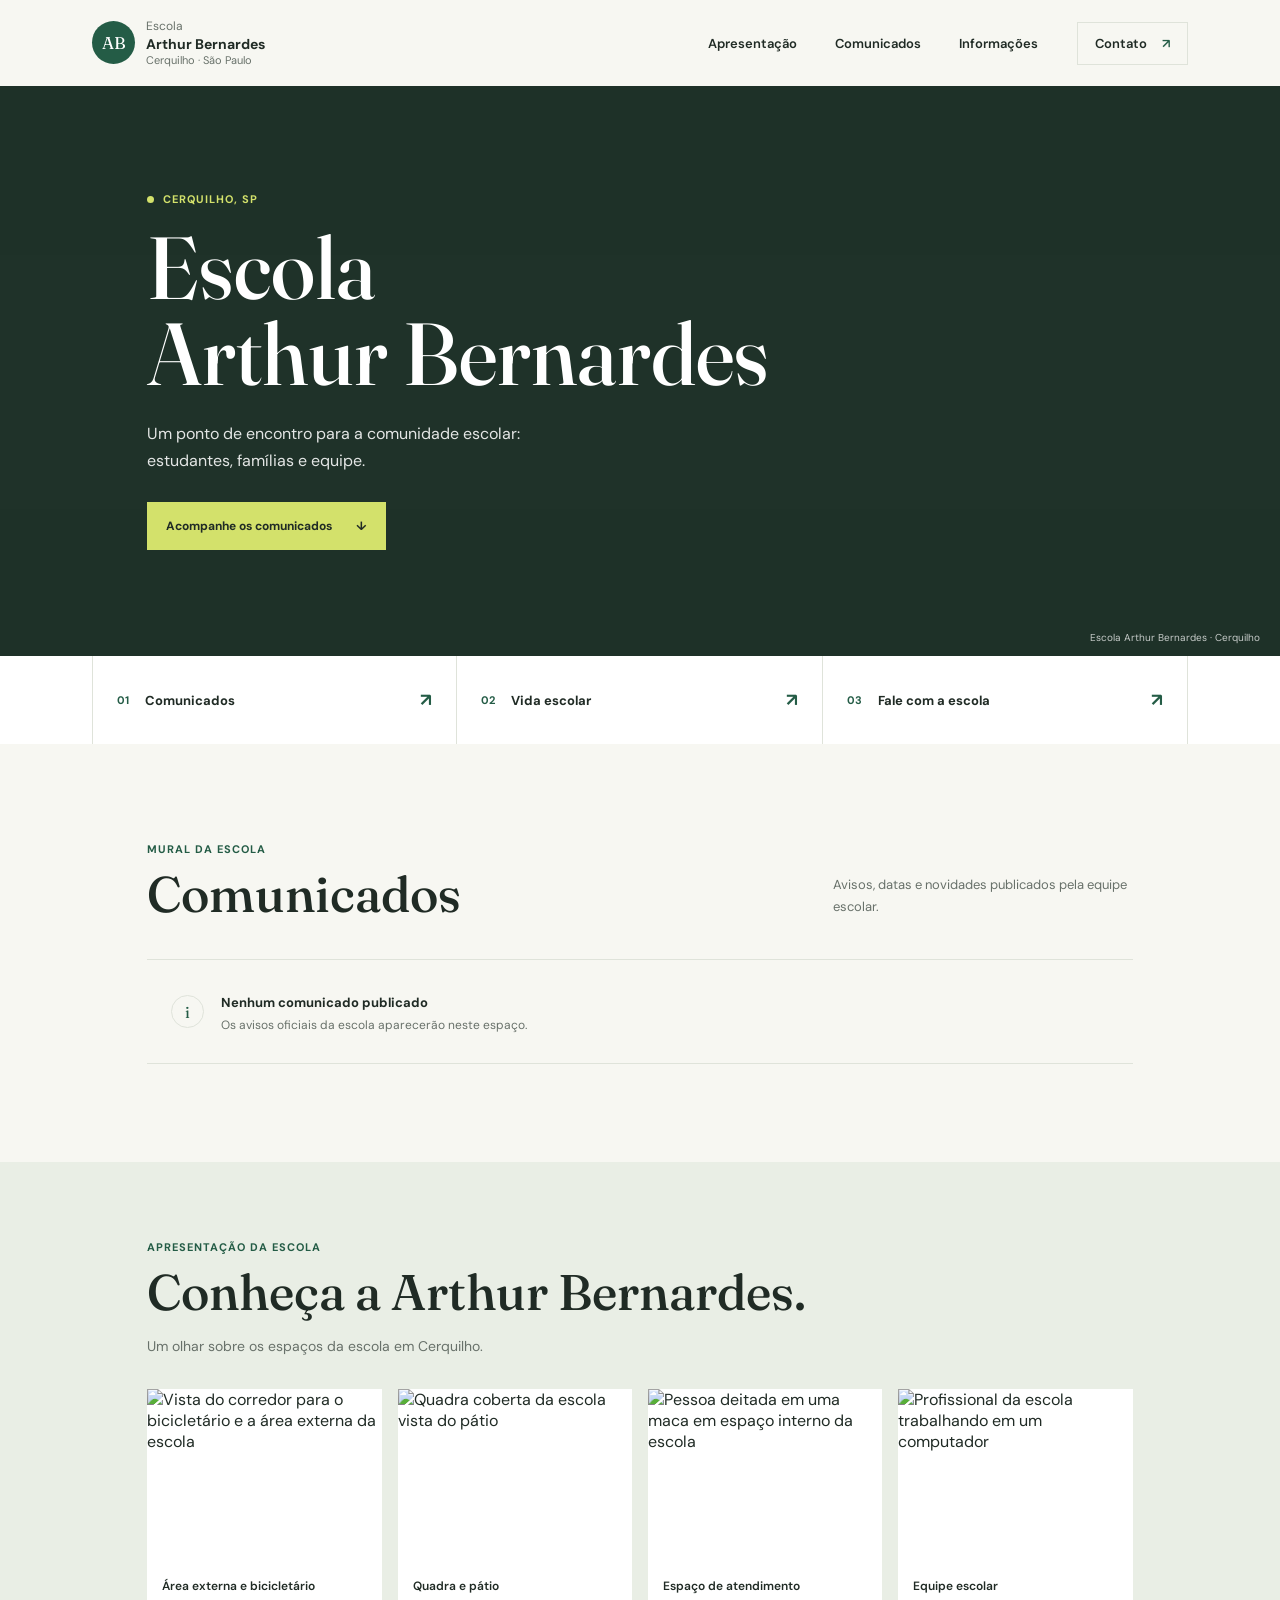
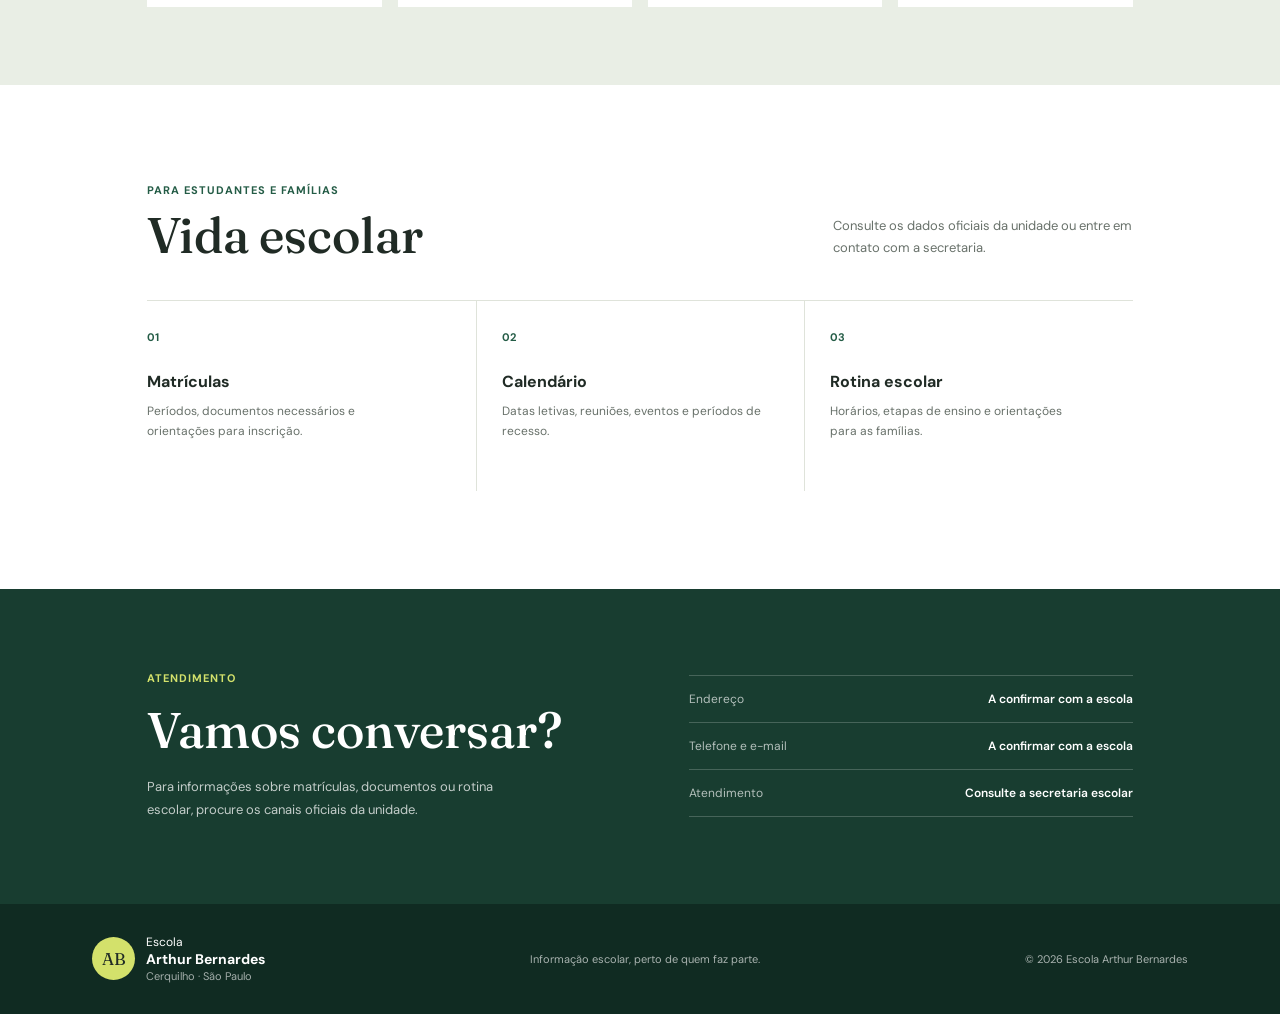
==== index.html @ 2c5daa64 "site" ====
<!DOCTYPE html>
<html lang="pt-BR">
<head>
    <meta charset="UTF-8">
    <meta name="viewport" content="width=device-width, initial-scale=1.0">
    <meta name="description" content="Informações e comunicados da Escola Arthur Bernardes, em Cerquilho, SP.">
    <meta name="theme-color" content="#f7f7f2">
    <title>Escola Arthur Bernardes | Cerquilho</title>
    <link rel="preconnect" href="https://fonts.googleapis.com">
    <link rel="preconnect" href="https://fonts.gstatic.com" crossorigin>
    <link href="https://fonts.googleapis.com/css2?family=DM+Sans:wght@400;500;600;700&family=Fraunces:opsz,wght@9..144,500;9..144,600&display=swap" rel="stylesheet">
    <link rel="stylesheet" href="style.css">
    <script src="javascript.js" defer></script>
</head>
<body>
    <a class="skip-link" href="#conteudo">Pular para o conteúdo</a>
    <header class="site-header">
        <a class="brand" href="#inicio" aria-label="Escola Arthur Bernardes, página inicial">
            <span class="brand-mark" aria-hidden="true">AB</span>
            <span class="brand-name">Escola <strong>Arthur Bernardes</strong><small>Cerquilho · São Paulo</small></span>
        </a>
        <button class="menu-toggle" type="button" aria-expanded="false" aria-controls="main-nav" aria-label="Abrir menu">
            <span></span><span></span>
        </button>
        <nav class="main-nav" id="main-nav" aria-label="Navegação principal">
            <a href="#escola">Apresentação</a>
            <a href="#comunicados">Comunicados</a>
            <a href="#informacoes">Informações</a>
            <a class="nav-contact" href="#contato">Contato <span aria-hidden="true">↗</span></a>
        </nav>
    </header>

    <main id="conteudo">
        <section class="hero" id="inicio" aria-labelledby="hero-title">
            <div class="hero-shade"></div>
            <div class="hero-content">
                <p class="eyebrow"><span></span> Cerquilho, SP</p>
                <h1 id="hero-title">Escola<br>Arthur Bernardes</h1>
                <p class="hero-copy">Um ponto de encontro para a comunidade escolar: estudantes, famílias e equipe.</p>
                <a class="button button-light" href="#comunicados">Acompanhe os comunicados <span aria-hidden="true">↓</span></a>
            </div>
            <p class="image-credit">Escola Arthur Bernardes · Cerquilho</p>
        </section>

        <section class="quick-links" aria-label="Acesso rápido">
            <a href="#comunicados"><span class="quick-number">01</span><span>Comunicados</span><span class="arrow" aria-hidden="true">↗</span></a>
            <a href="#informacoes"><span class="quick-number">02</span><span>Vida escolar</span><span class="arrow" aria-hidden="true">↗</span></a>
            <a href="#contato"><span class="quick-number">03</span><span>Fale com a escola</span><span class="arrow" aria-hidden="true">↗</span></a>
        </section>

        <section class="section notices" id="comunicados" aria-labelledby="notices-title">
            <div class="section-heading">
                <div>
                    <p class="eyebrow eyebrow-dark">Mural da escola</p>
                    <h2 id="notices-title">Comunicados</h2>
                </div>
                <p class="section-intro">Avisos, datas e novidades publicados pela equipe escolar.</p>
            </div>
            <div class="notice-empty">
                <span class="notice-icon" aria-hidden="true">i</span>
                <div><strong>Nenhum comunicado publicado</strong><p>Os avisos oficiais da escola aparecerão neste espaço.</p></div>
            </div>
        </section>

        <section class="school-section" id="escola" aria-labelledby="school-title">
            <div class="school-intro">
                <p class="eyebrow eyebrow-dark">Apresentação da escola</p>
                <h2 id="school-title">Conheça a Arthur Bernardes.</h2>
                <p>Um olhar sobre os espaços da escola em Cerquilho.</p>
            </div>
            <div class="school-gallery" aria-label="Fotos da Escola Arthur Bernardes">
                <figure class="gallery-item">
                    <img src="images/escola-bicicletario.jpg" alt="Vista do corredor para o bicicletário e a área externa da escola" loading="lazy">
                    <figcaption>Área externa e bicicletário</figcaption>
                </figure>
                <figure class="gallery-item">
                    <img src="images/escola-quadra.jpg" alt="Quadra coberta da escola vista do pátio" loading="lazy">
                    <figcaption>Quadra e pátio</figcaption>
                </figure>
                <figure class="gallery-item">
                    <img src="images/escola-atendimento.jpg" alt="Pessoa deitada em uma maca em espaço interno da escola" loading="lazy">
                    <figcaption>Espaço de atendimento</figcaption>
                </figure>
                <figure class="gallery-item">
                    <img src="images/equipe-escolar.jpg" alt="Profissional da escola trabalhando em um computador" loading="lazy">
                    <figcaption>Equipe escolar</figcaption>
                </figure>
            </div>
        </section>

        <section class="section information" id="informacoes" aria-labelledby="information-title">
            <div class="section-heading">
                <div>
                    <p class="eyebrow eyebrow-dark">Para estudantes e famílias</p>
                    <h2 id="information-title">Vida escolar</h2>
                </div>
                <p class="section-intro">Consulte os dados oficiais da unidade ou entre em contato com a secretaria.</p>
            </div>
            <div class="info-grid">
                <article class="info-item"><span class="info-index">01</span><h3>Matrículas</h3><p>Períodos, documentos necessários e orientações para inscrição.</p></article>
                <article class="info-item"><span class="info-index">02</span><h3>Calendário</h3><p>Datas letivas, reuniões, eventos e períodos de recesso.</p></article>
                <article class="info-item"><span class="info-index">03</span><h3>Rotina escolar</h3><p>Horários, etapas de ensino e orientações para as famílias.</p></article>
            </div>
        </section>

        <section class="contact-section" id="contato" aria-labelledby="contact-title">
            <div class="contact-heading">
                <p class="eyebrow">Atendimento</p>
                <h2 id="contact-title">Vamos conversar?</h2>
                <p>Para informações sobre matrículas, documentos ou rotina escolar, procure os canais oficiais da unidade.</p>
            </div>
            <div class="contact-details">
                <div><span>Endereço</span><strong>A confirmar com a escola</strong></div>
                <div><span>Telefone e e-mail</span><strong>A confirmar com a escola</strong></div>
                <div><span>Atendimento</span><strong>Consulte a secretaria escolar</strong></div>
            </div>
        </section>
    </main>

    <footer class="site-footer">
        <a class="brand footer-brand" href="#inicio">
            <span class="brand-mark" aria-hidden="true">AB</span>
            <span class="brand-name">Escola <strong>Arthur Bernardes</strong><small>Cerquilho · São Paulo</small></span>
        </a>
        <p>Informação escolar, perto de quem faz parte.</p>
        <span class="copyright">© <span id="year"></span> Escola Arthur Bernardes</span>
    </footer>
</body>
</html>
---- style.css ----
:root {
	color-scheme: light;
	--ink: #202b25;
	--muted: #68716a;
	--paper: #f7f7f2;
	--white: #fff;
	--green: #245c46;
	--green-deep: #183d30;
	--lime: #d3e16b;
	--line: #dfe3da;
	--font-body: "DM Sans", sans-serif;
	--font-display: "Fraunces", Georgia, serif;
}

* { box-sizing: border-box; }
html { scroll-behavior: smooth; }
body { margin: 0; background: var(--paper); color: var(--ink); font-family: var(--font-body); -webkit-font-smoothing: antialiased; }
a { color: inherit; text-decoration: none; }
button { font: inherit; }
.skip-link { position: absolute; z-index: 10; top: 8px; left: 8px; padding: 12px 16px; transform: translateY(-160%); background: var(--white); color: var(--ink); }
.skip-link:focus { transform: translateY(0); }

.site-header { height: 86px; padding: 0 7.2%; display: flex; align-items: center; justify-content: space-between; background: var(--paper); }
.brand { display: inline-flex; align-items: center; gap: 11px; }
.brand-mark { width: 43px; height: 43px; display: grid; place-items: center; border-radius: 50%; background: var(--green); color: var(--white); font-family: var(--font-display); font-size: 17px; }
.brand-name { display: flex; flex-direction: column; color: var(--muted); font-size: 12px; line-height: 1.3; }
.brand-name strong { color: var(--ink); font-size: 14px; font-weight: 700; }
.brand-name small { font-size: 11px; }
.main-nav { display: flex; align-items: center; gap: clamp(22px, 3vw, 48px); font-size: 13px; font-weight: 600; }
.main-nav a { transition: color .2s ease; }
.main-nav a:hover, .text-link:hover { color: var(--green); }
.main-nav .nav-contact { padding: 12px 17px; border: 1px solid var(--line); }
.nav-contact span { margin-left: 12px; color: var(--green); }
.menu-toggle { display: none; }

.hero { min-height: 570px; position: relative; display: flex; align-items: center; overflow: hidden; color: var(--white); background: #31463b url("images/escola-quadra.jpg") center 48% / cover no-repeat; }
.hero-shade { position: absolute; inset: 0; background: rgba(17, 34, 27, .57); }
.hero-content { position: relative; z-index: 1; width: min(780px, 85%); margin-left: 11.5%; padding: 80px 0; animation: rise-in .7s ease both; }
.eyebrow { display: flex; align-items: center; gap: 9px; margin: 0 0 18px; color: var(--lime); font-size: 11px; font-weight: 700; letter-spacing: .09em; text-transform: uppercase; }
.eyebrow span { width: 7px; height: 7px; border-radius: 50%; background: var(--lime); }
h1, h2, h3, p { margin-top: 0; }
.hero h1 { margin: 0; font-family: var(--font-display); font-size: clamp(54px, 7vw, 88px); font-weight: 500; line-height: .98; }
.hero-copy { max-width: 430px; margin: 23px 0 28px; color: rgba(255, 255, 255, .88); font-size: 16px; line-height: 1.7; }
.button { min-height: 48px; display: inline-flex; align-items: center; justify-content: center; gap: 24px; padding: 0 19px; font-size: 12px; font-weight: 700; }
.button-light { background: var(--lime); color: var(--ink); transition: background .2s ease; }
.button-light:hover { background: #e3eb9a; }
.image-credit { position: absolute; right: 20px; bottom: 12px; margin: 0; color: rgba(255,255,255,.75); font-size: 10px; }

.quick-links { display: grid; grid-template-columns: repeat(3, 1fr); padding: 0 7.2%; background: var(--white); }
.quick-links a { min-height: 88px; display: flex; align-items: center; gap: 16px; padding: 0 24px; border-right: 1px solid var(--line); font-size: 13px; font-weight: 700; }
.quick-links a:first-child { border-left: 1px solid var(--line); }
.quick-number, .info-index { color: var(--green); font-size: 11px; font-weight: 700; }
.quick-links .arrow { margin-left: auto; color: var(--green); font-size: 18px; transition: transform .2s ease; }
.quick-links a:hover .arrow { transform: translate(3px, -3px); }
.section { padding: 98px 11.5%; }
.section-heading { display: flex; align-items: end; justify-content: space-between; gap: 32px; margin-bottom: 37px; }
.eyebrow-dark { margin-bottom: 11px; color: var(--green); }
.section h2, .school-copy h2, .contact-heading h2 { margin: 0; font-family: var(--font-display); font-size: clamp(36px, 4vw, 50px); font-weight: 500; line-height: 1.1; }
.section-intro { max-width: 300px; margin: 0 0 4px; color: var(--muted); font-size: 13px; line-height: 1.7; }
.notice-empty { display: flex; align-items: center; gap: 17px; min-height: 105px; padding: 21px 24px; border-top: 1px solid var(--line); border-bottom: 1px solid var(--line); }
.notice-icon { width: 33px; height: 33px; display: grid; flex: 0 0 auto; place-items: center; border: 1px solid var(--line); border-radius: 50%; color: var(--green); font-family: var(--font-display); }
.notice-empty strong { font-size: 13px; }
.notice-empty p { margin: 5px 0 0; color: var(--muted); font-size: 12px; }

.school-section { background: #e9eee5; }
.school-intro { padding: 78px 11.5% 30px; }
.school-intro h2 { margin: 0; font-family: var(--font-display); font-size: clamp(36px, 4vw, 50px); font-weight: 500; line-height: 1.1; }
.school-intro > p:last-child { margin: 14px 0 0; color: var(--muted); font-size: 14px; line-height: 1.8; }
.school-gallery { display: grid; grid-template-columns: repeat(4, minmax(0, 1fr)); gap: 16px; padding: 0 11.5% 78px; }
.gallery-item { min-width: 0; margin: 0; background: var(--white); }
.gallery-item img { display: block; width: 100%; aspect-ratio: 4 / 3; object-fit: cover; }
.gallery-item figcaption { padding: 13px 15px; color: var(--ink); font-size: 12px; font-weight: 600; }
.text-link { display: inline-flex; align-items: center; gap: 12px; font-size: 12px; font-weight: 700; }
.text-link span { color: var(--green); font-size: 17px; }

.information { background: var(--white); }
.info-grid { display: grid; grid-template-columns: repeat(3, 1fr); border-top: 1px solid var(--line); }
.info-item { min-height: 190px; padding: 24px 25px 20px 0; }
.info-item + .info-item { padding-left: 25px; border-left: 1px solid var(--line); }
.info-item h3 { margin: 25px 0 9px; font-size: 16px; }
.info-item p { max-width: 260px; margin: 0; color: var(--muted); font-size: 12px; line-height: 1.7; }

.contact-section { display: grid; grid-template-columns: 1fr 1fr; gap: 10%; padding: 82px 11.5%; background: var(--green-deep); color: var(--white); }
.contact-heading .eyebrow { color: var(--lime); }
.contact-heading h2 { max-width: 420px; }
.contact-heading > p:last-child { max-width: 390px; margin: 17px 0 0; color: rgba(255,255,255,.74); font-size: 13px; line-height: 1.8; }
.contact-details { align-self: center; }
.contact-details div { display: flex; justify-content: space-between; gap: 24px; padding: 15px 0; border-bottom: 1px solid rgba(255,255,255,.2); font-size: 12px; }
.contact-details div:first-child { border-top: 1px solid rgba(255,255,255,.2); }
.contact-details span { color: rgba(255,255,255,.67); }
.contact-details strong { text-align: right; font-weight: 600; }

.site-footer { min-height: 110px; display: flex; align-items: center; justify-content: space-between; gap: 24px; padding: 22px 7.2%; background: #102b22; color: var(--white); }
.footer-brand .brand-mark { background: var(--lime); color: var(--ink); }
.footer-brand .brand-name, .footer-brand .brand-name strong { color: var(--white); }
.footer-brand .brand-name small { color: rgba(255,255,255,.62); }
.site-footer > p, .copyright { margin: 0; color: rgba(255,255,255,.64); font-size: 11px; }

@keyframes rise-in { from { opacity: 0; transform: translateY(14px); } to { opacity: 1; transform: translateY(0); } }
@media (prefers-reduced-motion: reduce) { *, *::before, *::after { scroll-behavior: auto !important; animation-duration: .01ms !important; transition-duration: .01ms !important; } }
@media (max-width: 980px) {
	.school-gallery { grid-template-columns: repeat(2, minmax(0, 1fr)); }
}
@media (max-width: 760px) {
	.site-header { height: 72px; padding: 0 5%; }
	.menu-toggle { width: 42px; height: 42px; display: flex; flex-direction: column; justify-content: center; gap: 6px; padding: 9px; border: 1px solid var(--line); background: transparent; cursor: pointer; }
	.menu-toggle span { width: 100%; height: 1px; background: var(--ink); }
	.main-nav { position: absolute; z-index: 3; top: 72px; right: 0; left: 0; display: none; align-items: stretch; gap: 0; padding: 8px 5% 18px; background: var(--paper); box-shadow: 0 12px 18px rgba(20, 35, 25, .08); }
	.main-nav.is-open { display: flex; flex-direction: column; }
	.main-nav a { padding: 14px 0; border-bottom: 1px solid var(--line); }
	.main-nav .nav-contact { border: 0; }
	.hero { min-height: 520px; background-position: 57% center; }
	.hero-content { width: 88%; margin-left: 6%; padding: 70px 0; }
	.hero h1 { font-size: clamp(51px, 13vw, 74px); }
	.hero-copy { max-width: 340px; font-size: 14px; }
	.quick-links { grid-template-columns: 1fr; padding: 0 5%; }
	.quick-links a, .quick-links a:first-child { min-height: 65px; padding: 0 12px; border: 0; border-bottom: 1px solid var(--line); }
	.section { padding: 68px 7%; }
	.section-heading { align-items: start; flex-direction: column; gap: 15px; margin-bottom: 27px; }
	.section-intro { max-width: 390px; }
	.school-intro { padding: 58px 7% 24px; }
	.school-gallery { grid-template-columns: 1fr; gap: 14px; padding: 0 7% 58px; }
	.info-grid { grid-template-columns: 1fr; }
	.info-item, .info-item + .info-item { min-height: unset; padding: 21px 0; border-left: 0; border-bottom: 1px solid var(--line); }
	.info-item h3 { margin-top: 14px; }
	.contact-section { grid-template-columns: 1fr; gap: 34px; padding: 65px 7%; }
	.site-footer { align-items: flex-start; flex-direction: column; gap: 16px; padding: 26px 7%; }
}
@media (max-width: 380px) {
	.brand-name strong { font-size: 13px; }
	.contact-details div { flex-direction: column; gap: 5px; }
	.contact-details strong { text-align: left; }
}
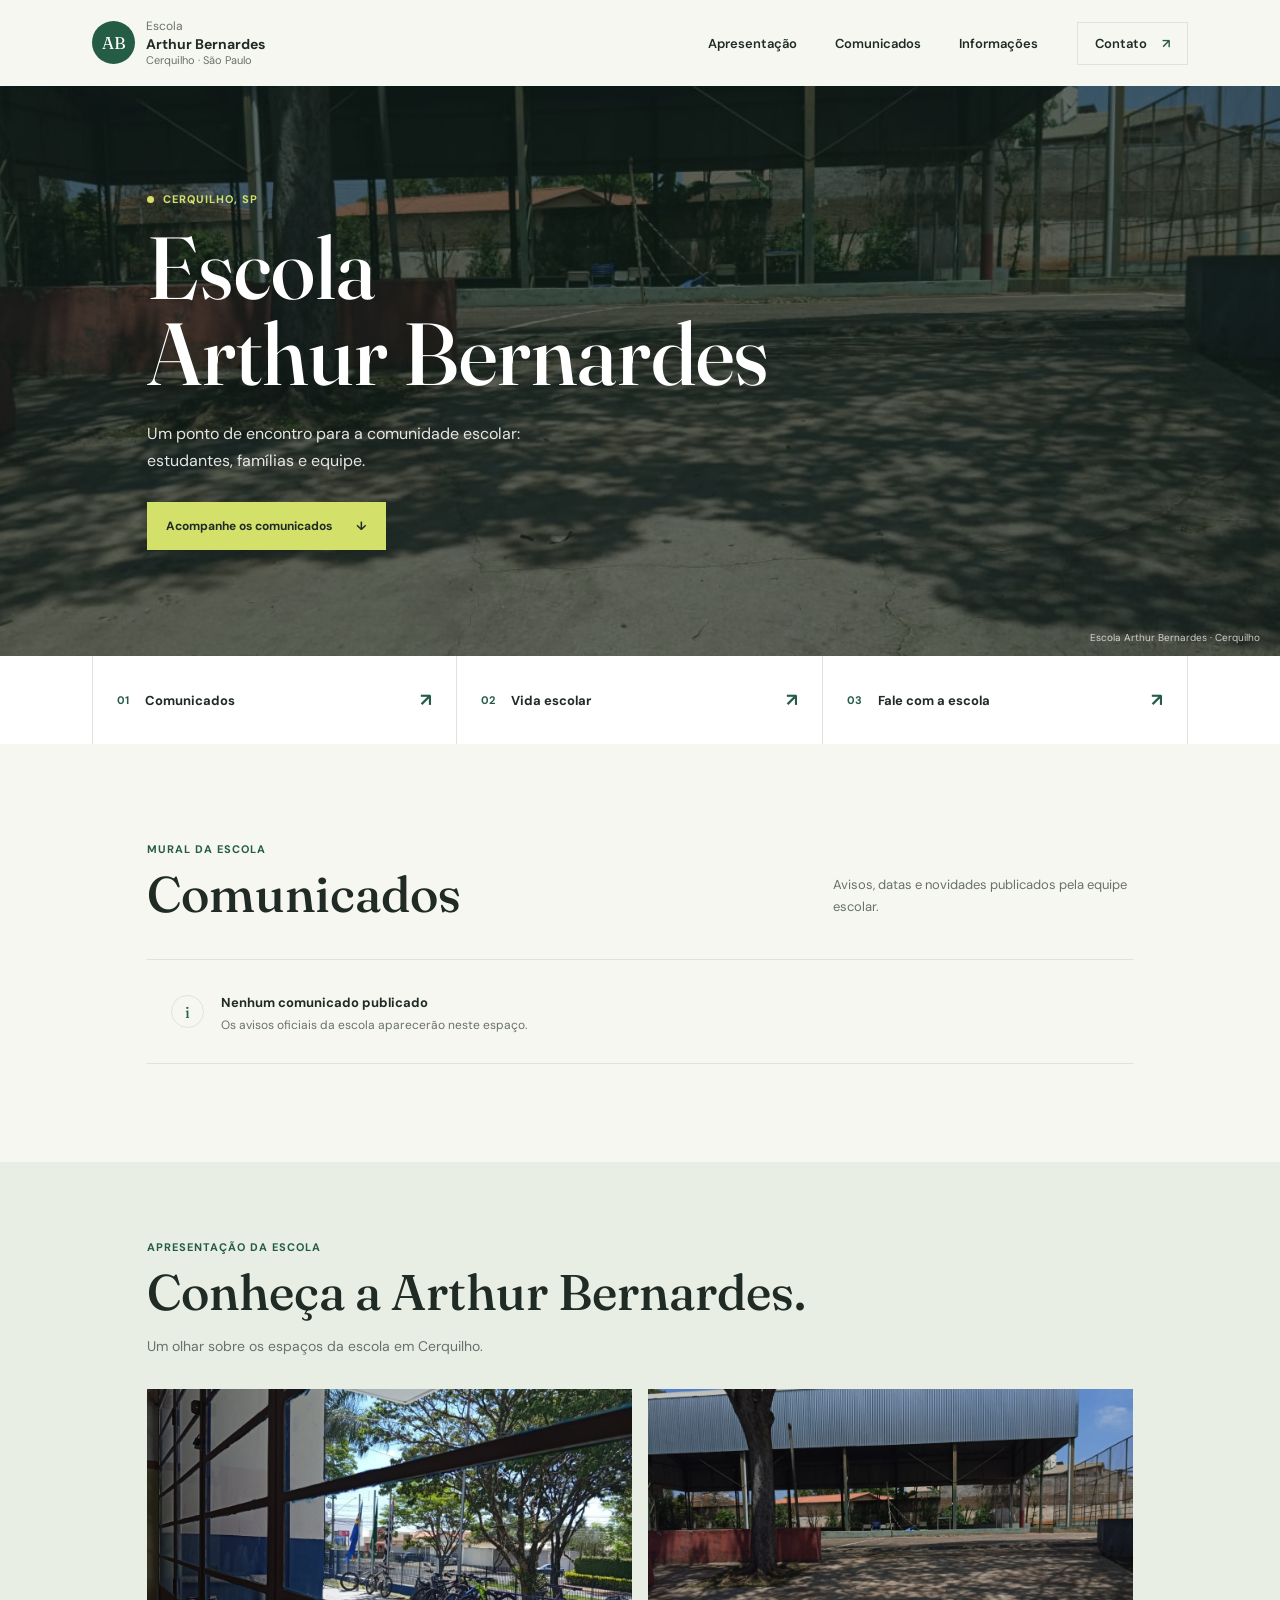
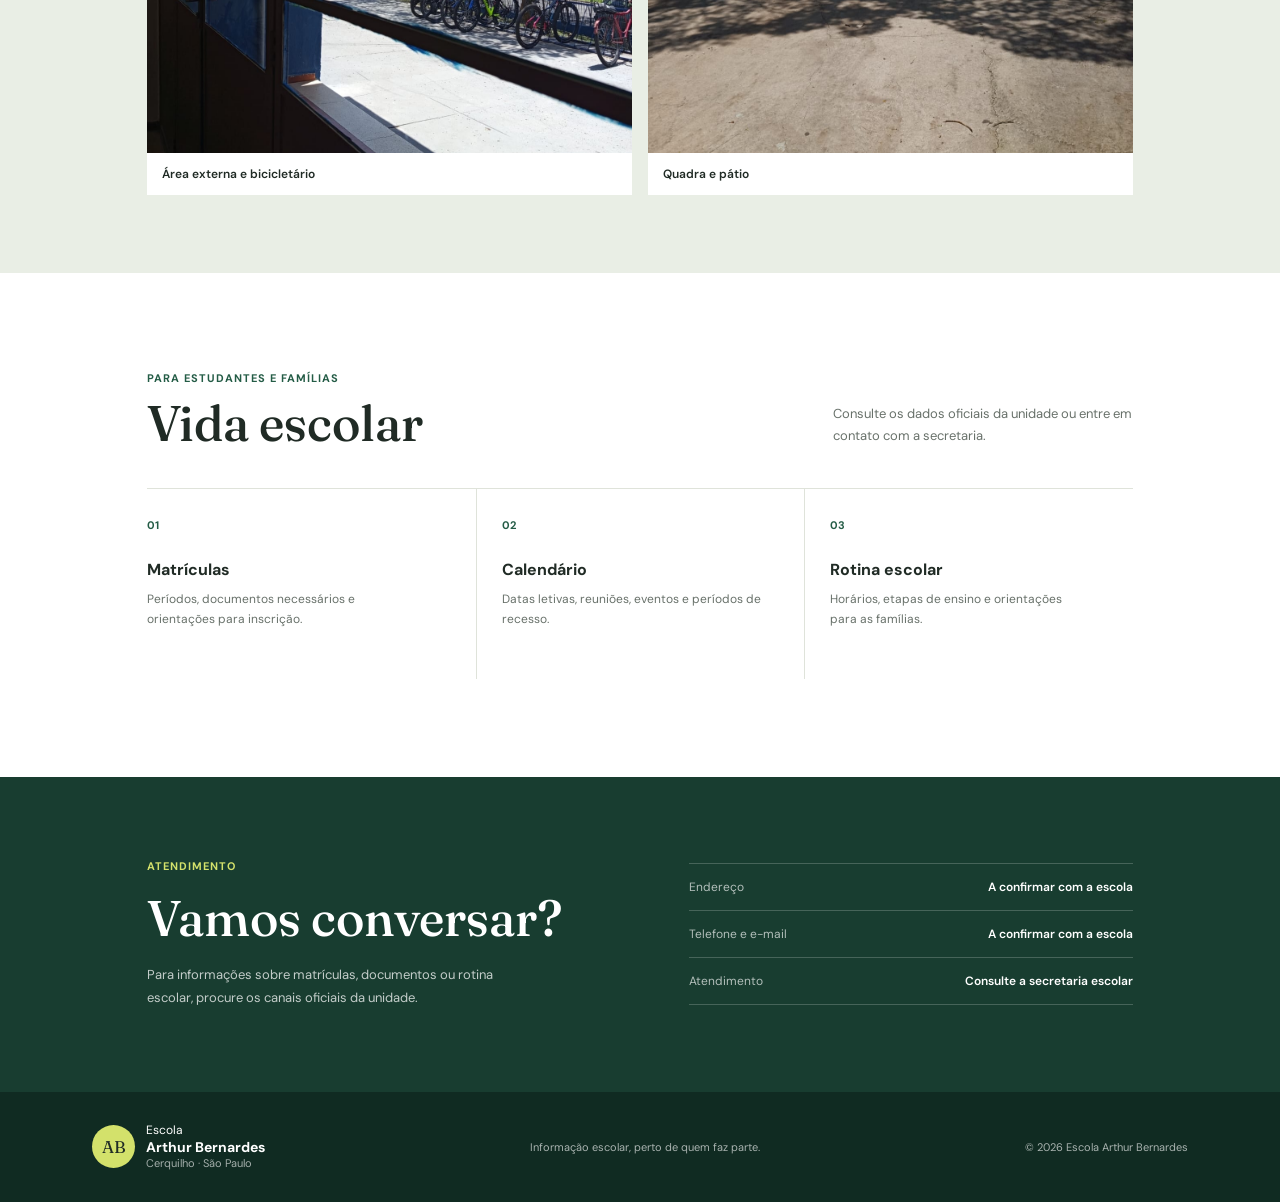
==== commit c25c1357: "sim" ====
--- a/index.html
+++ b/index.html
@@ -77,14 +77,6 @@
                     <img src="images/escola-quadra.jpg" alt="Quadra coberta da escola vista do pátio" loading="lazy">
                     <figcaption>Quadra e pátio</figcaption>
                 </figure>
-                <figure class="gallery-item">
-                    <img src="images/escola-atendimento.jpg" alt="Pessoa deitada em uma maca em espaço interno da escola" loading="lazy">
-                    <figcaption>Espaço de atendimento</figcaption>
-                </figure>
-                <figure class="gallery-item">
-                    <img src="images/equipe-escolar.jpg" alt="Profissional da escola trabalhando em um computador" loading="lazy">
-                    <figcaption>Equipe escolar</figcaption>
-                </figure>
             </div>
         </section>
 
--- a/style.css
+++ b/style.css
@@ -66,7 +66,7 @@
 .school-intro { padding: 78px 11.5% 30px; }
 .school-intro h2 { margin: 0; font-family: var(--font-display); font-size: clamp(36px, 4vw, 50px); font-weight: 500; line-height: 1.1; }
 .school-intro > p:last-child { margin: 14px 0 0; color: var(--muted); font-size: 14px; line-height: 1.8; }
-.school-gallery { display: grid; grid-template-columns: repeat(4, minmax(0, 1fr)); gap: 16px; padding: 0 11.5% 78px; }
+.school-gallery { display: grid; grid-template-columns: repeat(2, minmax(0, 1fr)); gap: 16px; padding: 0 11.5% 78px; }
 .gallery-item { min-width: 0; margin: 0; background: var(--white); }
 .gallery-item img { display: block; width: 100%; aspect-ratio: 4 / 3; object-fit: cover; }
 .gallery-item figcaption { padding: 13px 15px; color: var(--ink); font-size: 12px; font-weight: 600; }
@@ -98,9 +98,6 @@
 
 @keyframes rise-in { from { opacity: 0; transform: translateY(14px); } to { opacity: 1; transform: translateY(0); } }
 @media (prefers-reduced-motion: reduce) { *, *::before, *::after { scroll-behavior: auto !important; animation-duration: .01ms !important; transition-duration: .01ms !important; } }
-@media (max-width: 980px) {
-	.school-gallery { grid-template-columns: repeat(2, minmax(0, 1fr)); }
-}
 @media (max-width: 760px) {
 	.site-header { height: 72px; padding: 0 5%; }
 	.menu-toggle { width: 42px; height: 42px; display: flex; flex-direction: column; justify-content: center; gap: 6px; padding: 9px; border: 1px solid var(--line); background: transparent; cursor: pointer; }
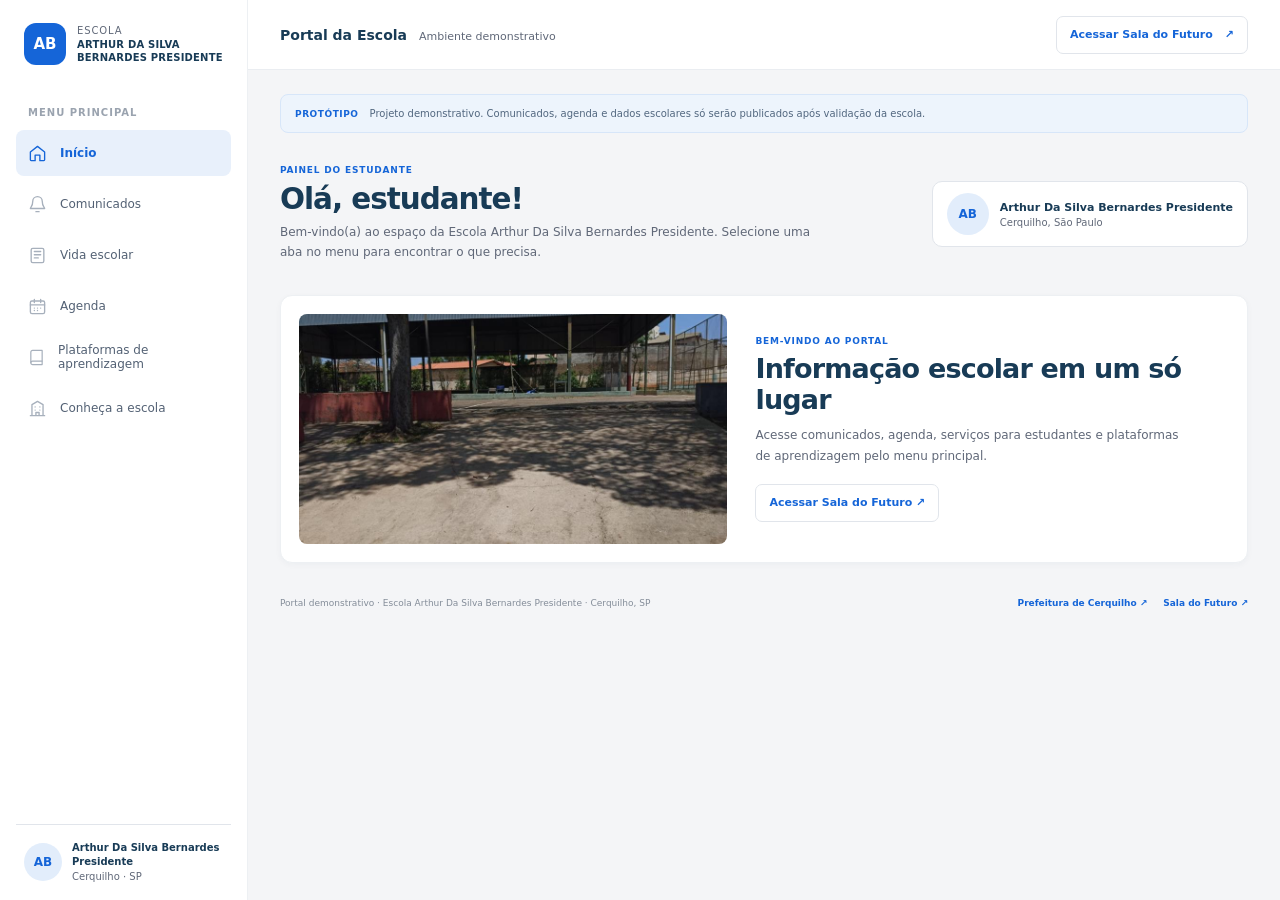
==== commit d26f06f7: "sim" ====
--- a/index.html
+++ b/index.html
@@ -1,121 +1,190 @@
-<!DOCTYPE html>
-<html lang="pt-BR">
-<head>
-    <meta charset="UTF-8">
-    <meta name="viewport" content="width=device-width, initial-scale=1.0">
-    <meta name="description" content="Informações e comunicados da Escola Arthur Bernardes, em Cerquilho, SP.">
-    <meta name="theme-color" content="#f7f7f2">
-    <title>Escola Arthur Bernardes | Cerquilho</title>
-    <link rel="preconnect" href="https://fonts.googleapis.com">
-    <link rel="preconnect" href="https://fonts.gstatic.com" crossorigin>
-    <link href="https://fonts.googleapis.com/css2?family=DM+Sans:wght@400;500;600;700&family=Fraunces:opsz,wght@9..144,500;9..144,600&display=swap" rel="stylesheet">
-    <link rel="stylesheet" href="style.css">
-    <script src="javascript.js" defer></script>
-</head>
-<body>
-    <a class="skip-link" href="#conteudo">Pular para o conteúdo</a>
-    <header class="site-header">
-        <a class="brand" href="#inicio" aria-label="Escola Arthur Bernardes, página inicial">
-            <span class="brand-mark" aria-hidden="true">AB</span>
-            <span class="brand-name">Escola <strong>Arthur Bernardes</strong><small>Cerquilho · São Paulo</small></span>
-        </a>
-        <button class="menu-toggle" type="button" aria-expanded="false" aria-controls="main-nav" aria-label="Abrir menu">
-            <span></span><span></span>
-        </button>
-        <nav class="main-nav" id="main-nav" aria-label="Navegação principal">
-            <a href="#escola">Apresentação</a>
-            <a href="#comunicados">Comunicados</a>
-            <a href="#informacoes">Informações</a>
-            <a class="nav-contact" href="#contato">Contato <span aria-hidden="true">↗</span></a>
-        </nav>
-    </header>
-
-    <main id="conteudo">
-        <section class="hero" id="inicio" aria-labelledby="hero-title">
-            <div class="hero-shade"></div>
-            <div class="hero-content">
-                <p class="eyebrow"><span></span> Cerquilho, SP</p>
-                <h1 id="hero-title">Escola<br>Arthur Bernardes</h1>
-                <p class="hero-copy">Um ponto de encontro para a comunidade escolar: estudantes, famílias e equipe.</p>
-                <a class="button button-light" href="#comunicados">Acompanhe os comunicados <span aria-hidden="true">↓</span></a>
-            </div>
-            <p class="image-credit">Escola Arthur Bernardes · Cerquilho</p>
-        </section>
-
-        <section class="quick-links" aria-label="Acesso rápido">
-            <a href="#comunicados"><span class="quick-number">01</span><span>Comunicados</span><span class="arrow" aria-hidden="true">↗</span></a>
-            <a href="#informacoes"><span class="quick-number">02</span><span>Vida escolar</span><span class="arrow" aria-hidden="true">↗</span></a>
-            <a href="#contato"><span class="quick-number">03</span><span>Fale com a escola</span><span class="arrow" aria-hidden="true">↗</span></a>
-        </section>
-
-        <section class="section notices" id="comunicados" aria-labelledby="notices-title">
-            <div class="section-heading">
-                <div>
-                    <p class="eyebrow eyebrow-dark">Mural da escola</p>
-                    <h2 id="notices-title">Comunicados</h2>
-                </div>
-                <p class="section-intro">Avisos, datas e novidades publicados pela equipe escolar.</p>
-            </div>
-            <div class="notice-empty">
-                <span class="notice-icon" aria-hidden="true">i</span>
-                <div><strong>Nenhum comunicado publicado</strong><p>Os avisos oficiais da escola aparecerão neste espaço.</p></div>
-            </div>
-        </section>
-
-        <section class="school-section" id="escola" aria-labelledby="school-title">
-            <div class="school-intro">
-                <p class="eyebrow eyebrow-dark">Apresentação da escola</p>
-                <h2 id="school-title">Conheça a Arthur Bernardes.</h2>
-                <p>Um olhar sobre os espaços da escola em Cerquilho.</p>
-            </div>
-            <div class="school-gallery" aria-label="Fotos da Escola Arthur Bernardes">
-                <figure class="gallery-item">
-                    <img src="images/escola-bicicletario.jpg" alt="Vista do corredor para o bicicletário e a área externa da escola" loading="lazy">
-                    <figcaption>Área externa e bicicletário</figcaption>
-                </figure>
-                <figure class="gallery-item">
-                    <img src="images/escola-quadra.jpg" alt="Quadra coberta da escola vista do pátio" loading="lazy">
-                    <figcaption>Quadra e pátio</figcaption>
-                </figure>
-            </div>
-        </section>
-
-        <section class="section information" id="informacoes" aria-labelledby="information-title">
-            <div class="section-heading">
-                <div>
-                    <p class="eyebrow eyebrow-dark">Para estudantes e famílias</p>
-                    <h2 id="information-title">Vida escolar</h2>
-                </div>
-                <p class="section-intro">Consulte os dados oficiais da unidade ou entre em contato com a secretaria.</p>
-            </div>
-            <div class="info-grid">
-                <article class="info-item"><span class="info-index">01</span><h3>Matrículas</h3><p>Períodos, documentos necessários e orientações para inscrição.</p></article>
-                <article class="info-item"><span class="info-index">02</span><h3>Calendário</h3><p>Datas letivas, reuniões, eventos e períodos de recesso.</p></article>
-                <article class="info-item"><span class="info-index">03</span><h3>Rotina escolar</h3><p>Horários, etapas de ensino e orientações para as famílias.</p></article>
-            </div>
-        </section>
-
-        <section class="contact-section" id="contato" aria-labelledby="contact-title">
-            <div class="contact-heading">
-                <p class="eyebrow">Atendimento</p>
-                <h2 id="contact-title">Vamos conversar?</h2>
-                <p>Para informações sobre matrículas, documentos ou rotina escolar, procure os canais oficiais da unidade.</p>
-            </div>
-            <div class="contact-details">
-                <div><span>Endereço</span><strong>A confirmar com a escola</strong></div>
-                <div><span>Telefone e e-mail</span><strong>A confirmar com a escola</strong></div>
-                <div><span>Atendimento</span><strong>Consulte a secretaria escolar</strong></div>
-            </div>
-        </section>
-    </main>
-
-    <footer class="site-footer">
-        <a class="brand footer-brand" href="#inicio">
-            <span class="brand-mark" aria-hidden="true">AB</span>
-            <span class="brand-name">Escola <strong>Arthur Bernardes</strong><small>Cerquilho · São Paulo</small></span>
-        </a>
-        <p>Informação escolar, perto de quem faz parte.</p>
-        <span class="copyright">© <span id="year"></span> Escola Arthur Bernardes</span>
-    </footer>
-</body>
-</html>+<!DOCTYPE html>
+<html lang="pt-BR">
+<head>
+    <meta charset="UTF-8">
+    <meta name="viewport" content="width=device-width, initial-scale=1.0">
+    <meta name="description" content="Painel demonstrativo da Escola Arthur Da Silva Bernardes Presidente, em Cerquilho, com comunicados, agenda e acesso aos serviços oficiais para estudantes.">
+    <meta name="theme-color" content="#f4f5f7">
+    <title>Portal da Escola Arthur Da Silva Bernardes Presidente | Cerquilho</title>
+    <link rel="stylesheet" href="style.css">
+    <script src="javascript.js" defer></script>
+</head>
+<body>
+    <a class="skip-link" href="#conteudo">Pular para o conteúdo</a>
+    <div class="portal-shell">
+        <aside class="sidebar" id="sidebar">
+            <a class="brand" href="#tab-inicio" aria-label="Portal da Escola Arthur Da Silva Bernardes Presidente, início">
+                <span class="brand-mark" aria-hidden="true">AB</span>
+                <span class="brand-name">ESCOLA<strong>ARTHUR DA SILVA BERNARDES PRESIDENTE</strong></span>
+            </a>
+
+            <p class="nav-caption">MENU PRINCIPAL</p>
+            <nav class="side-nav" role="tablist" aria-label="Menu principal" aria-orientation="vertical">
+                <button class="nav-item is-active" id="tab-link-inicio" type="button" role="tab" aria-selected="true" aria-controls="tab-inicio" tabindex="0" data-tab-target="inicio">
+                    <svg aria-hidden="true" viewBox="0 0 24 24"><path d="m3 10 9-7 9 7v10a1 1 0 0 1-1 1h-5v-7H9v7H4a1 1 0 0 1-1-1z"/></svg>
+                    <span>Início</span>
+                </button>
+                <button class="nav-item" id="tab-link-comunicados" type="button" role="tab" aria-selected="false" aria-controls="tab-comunicados" tabindex="-1" data-tab-target="comunicados">
+                    <svg aria-hidden="true" viewBox="0 0 24 24"><path d="M18 8a6 6 0 0 0-12 0c0 7-3 7-3 9h18c0-2-3-2-3-9"/><path d="M10 21h4"/></svg>
+                    <span>Comunicados</span>
+                </button>
+                <button class="nav-item" id="tab-link-vida-escolar" type="button" role="tab" aria-selected="false" aria-controls="tab-vida-escolar" tabindex="-1" data-tab-target="vida-escolar">
+                    <svg aria-hidden="true" viewBox="0 0 24 24"><rect x="4" y="3" width="16" height="18" rx="2"/><path d="M8 7h8M8 11h8M8 15h5"/></svg>
+                    <span>Vida escolar</span>
+                </button>
+                <button class="nav-item" id="tab-link-agenda" type="button" role="tab" aria-selected="false" aria-controls="tab-agenda" tabindex="-1" data-tab-target="agenda">
+                    <svg aria-hidden="true" viewBox="0 0 24 24"><rect x="3" y="5" width="18" height="16" rx="2"/><path d="M16 3v4M8 3v4M3 10h18M8 14h.01M12 14h.01M16 14h.01M8 17h.01M12 17h.01"/></svg>
+                    <span>Agenda</span>
+                </button>
+                <button class="nav-item" id="tab-link-aprendizagem" type="button" role="tab" aria-selected="false" aria-controls="tab-aprendizagem" tabindex="-1" data-tab-target="aprendizagem">
+                    <svg aria-hidden="true" viewBox="0 0 24 24"><path d="M4 19.5A2.5 2.5 0 0 1 6.5 17H20"/><path d="M6.5 2H20v20H6.5A2.5 2.5 0 0 1 4 19.5v-15A2.5 2.5 0 0 1 6.5 2z"/></svg>
+                    <span>Plataformas de aprendizagem</span>
+                </button>
+                <button class="nav-item" id="tab-link-escola" type="button" role="tab" aria-selected="false" aria-controls="tab-escola" tabindex="-1" data-tab-target="escola">
+                    <svg aria-hidden="true" viewBox="0 0 24 24"><path d="M3 21h18M5 21V7l7-4 7 4v14M9 10h.01M15 10h.01M9 14h.01M15 14h.01M10 21v-4h4v4"/></svg>
+                    <span>Conheça a escola</span>
+                </button>
+            </nav>
+
+            <div class="sidebar-school">
+                <span class="school-avatar" aria-hidden="true">AB</span>
+                <span><strong>Arthur Da Silva Bernardes Presidente</strong><small>Cerquilho · SP</small></span>
+            </div>
+        </aside>
+        <button class="sidebar-backdrop" type="button" aria-label="Fechar menu" tabindex="-1"></button>
+
+        <div class="portal-main">
+            <header class="topbar">
+                <button class="menu-toggle" type="button" aria-expanded="false" aria-controls="sidebar" aria-label="Abrir menu">
+                    <span></span><span></span><span></span>
+                </button>
+                <div class="topbar-title"><strong>Portal da Escola</strong><span>Ambiente demonstrativo</span></div>
+                <a class="official-link" href="https://saladofuturo.educacao.sp.gov.br/" target="_blank" rel="noopener noreferrer">
+                    <span>Acessar Sala do Futuro</span><span aria-hidden="true">↗</span>
+                </a>
+            </header>
+
+            <main id="conteudo" class="dashboard">
+                <div class="prototype-notice" role="note">
+                    <span>PROTÓTIPO</span>
+                    <p>Projeto demonstrativo. Comunicados, agenda e dados escolares só serão publicados após validação da escola.</p>
+                </div>
+
+                <section class="tab-panel is-active" id="tab-inicio" role="tabpanel" aria-labelledby="tab-link-inicio" tabindex="0" data-tab-panel="inicio">
+                    <section class="welcome" aria-labelledby="welcome-title">
+                        <div>
+                            <p class="eyebrow">PAINEL DO ESTUDANTE</p>
+                            <h1 id="welcome-title">Olá, estudante!</h1>
+                            <p>Bem-vindo(a) ao espaço da Escola Arthur Da Silva Bernardes Presidente. Selecione uma aba no menu para encontrar o que precisa.</p>
+                        </div>
+                        <div class="welcome-school">
+                            <span class="welcome-school-icon" aria-hidden="true">AB</span>
+                            <span><strong>Arthur Da Silva Bernardes Presidente</strong><small>Cerquilho, São Paulo</small></span>
+                        </div>
+                    </section>
+                    <section class="home-card panel">
+                        <img src="images/escola-quadra-optimized.jpg" srcset="images/escola-quadra-optimized-480.jpg 480w, images/escola-quadra-optimized.jpg 900w" sizes="(max-width: 640px) calc(100vw - 58px), (max-width: 820px) calc(100vw - 44px), (max-width: 1100px) 34vw, 45vw" alt="Quadra coberta da Escola Arthur Da Silva Bernardes Presidente" fetchpriority="high" decoding="async">
+                        <div>
+                            <p class="eyebrow">BEM-VINDO AO PORTAL</p>
+                            <h2>Informação escolar em um só lugar</h2>
+                            <p>Acesse comunicados, agenda, serviços para estudantes e plataformas de aprendizagem pelo menu principal.</p>
+                            <a class="official-link" href="https://saladofuturo.educacao.sp.gov.br/" target="_blank" rel="noopener noreferrer">Acessar Sala do Futuro ↗</a>
+                        </div>
+                    </section>
+                </section>
+
+                <section class="tab-panel" id="tab-comunicados" role="tabpanel" aria-labelledby="tab-link-comunicados" tabindex="0" data-tab-panel="comunicados" hidden>
+                    <section class="dashboard-section panel" aria-labelledby="notices-title">
+                        <div class="section-title">
+                            <div><p class="eyebrow">MURAL DA ESCOLA</p><h1 id="notices-title">Comunicados</h1></div>
+                            <span class="section-hint">Avisos oficiais</span>
+                        </div>
+                        <div class="empty-state">
+                            <span class="empty-icon notice-icon" aria-hidden="true">i</span>
+                            <div><strong>Nenhum comunicado publicado</strong><p>Os avisos aparecerão neste espaço quando forem aprovados pela escola.</p></div>
+                        </div>
+                    </section>
+                </section>
+
+                <section class="tab-panel" id="tab-vida-escolar" role="tabpanel" aria-labelledby="tab-link-vida-escolar" tabindex="0" data-tab-panel="vida-escolar" hidden>
+                    <section class="dashboard-section" aria-labelledby="services-title">
+                        <div class="section-title">
+                            <div><p class="eyebrow">ACESSO RÁPIDO</p><h1 id="services-title">Vida escolar</h1></div>
+                            <span class="section-hint">Atalhos externos</span>
+                        </div>
+                        <div class="service-grid">
+                            <a class="service-card service-red" href="https://saladofuturo.educacao.sp.gov.br/" target="_blank" rel="noopener noreferrer">
+                                <span class="service-icon" aria-hidden="true"><svg viewBox="0 0 24 24"><rect x="4" y="3" width="16" height="18" rx="2"/><path d="M8 7h8M8 11h8M8 15h5"/></svg></span>
+                                <span class="service-copy"><strong>Boletim e avaliações</strong><small>Consulte no portal oficial</small></span><span class="service-arrow" aria-hidden="true">↗</span>
+                            </a>
+                            <a class="service-card service-blue" href="https://saladofuturo.educacao.sp.gov.br/" target="_blank" rel="noopener noreferrer">
+                                <span class="service-icon" aria-hidden="true"><svg viewBox="0 0 24 24"><circle cx="12" cy="12" r="9"/><path d="M12 7v5l3 2"/></svg></span>
+                                <span class="service-copy"><strong>Presença e frequência</strong><small>Portal estadual, se habilitado</small></span><span class="service-arrow" aria-hidden="true">↗</span>
+                            </a>
+                            <a class="service-card service-purple" href="https://saladofuturo.educacao.sp.gov.br/" target="_blank" rel="noopener noreferrer">
+                                <span class="service-icon" aria-hidden="true"><svg viewBox="0 0 24 24"><path d="M4 5.5A2.5 2.5 0 0 1 6.5 3H20v18H6.5A2.5 2.5 0 0 1 4 18.5z"/><path d="M8 8h8M8 12h8M8 16h5"/></svg></span>
+                                <span class="service-copy"><strong>Tarefas e materiais</strong><small>Portal estadual, se habilitado</small></span><span class="service-arrow" aria-hidden="true">↗</span>
+                            </a>
+                        </div>
+                    </section>
+                </section>
+
+                <section class="tab-panel" id="tab-agenda" role="tabpanel" aria-labelledby="tab-link-agenda" tabindex="0" data-tab-panel="agenda" hidden>
+                    <section class="dashboard-section panel" aria-labelledby="agenda-title">
+                        <div class="section-title">
+                            <div><p class="eyebrow">FIQUE POR DENTRO</p><h1 id="agenda-title">Agenda escolar</h1></div>
+                            <span class="section-hint">Escola Arthur Da Silva Bernardes Presidente</span>
+                        </div>
+                        <div class="empty-state">
+                            <span class="empty-icon" aria-hidden="true"><svg viewBox="0 0 24 24"><rect x="3" y="5" width="18" height="16" rx="2"/><path d="M16 3v4M8 3v4M3 10h18M8 14h.01M12 14h.01M16 14h.01"/></svg></span>
+                            <div><strong>Nenhuma data publicada</strong><p>As datas serão exibidas aqui depois de confirmadas pela equipe escolar.</p></div>
+                        </div>
+                    </section>
+                </section>
+
+                <section class="tab-panel" id="tab-aprendizagem" role="tabpanel" aria-labelledby="tab-link-aprendizagem" tabindex="0" data-tab-panel="aprendizagem" hidden>
+                    <section class="panel learning-panel learning-page" aria-labelledby="learning-title">
+                        <div class="section-title">
+                            <div><p class="eyebrow">ESTUDE E APRENDA</p><h1 id="learning-title">Plataformas de aprendizagem</h1></div>
+                            <span class="section-hint">Acesso pela Sala do Futuro</span>
+                        </div>
+                        <div class="platform-list">
+                            <a class="platform-link" href="https://saladofuturo.educacao.sp.gov.br/" target="_blank" rel="noopener noreferrer"><span class="platform-icon platform-blue" aria-hidden="true">MD</span><span><strong>Materiais Digitais</strong><small>Aulas e conteúdos de estudo</small></span><span class="service-arrow" aria-hidden="true">↗</span></a>
+                            <a class="platform-link" href="https://saladofuturo.educacao.sp.gov.br/" target="_blank" rel="noopener noreferrer"><span class="platform-icon platform-pink" aria-hidden="true">T</span><span><strong>Tarefa SP</strong><small>Atividades para os estudantes</small></span><span class="service-arrow" aria-hidden="true">↗</span></a>
+                            <a class="platform-link" href="https://saladofuturo.educacao.sp.gov.br/" target="_blank" rel="noopener noreferrer"><span class="platform-icon platform-gold" aria-hidden="true">P</span><span><strong>Provas</strong><small>Avaliações e atividades</small></span><span class="service-arrow" aria-hidden="true">↗</span></a>
+                            <a class="platform-link" href="https://saladofuturo.educacao.sp.gov.br/" target="_blank" rel="noopener noreferrer"><span class="platform-icon platform-purple" aria-hidden="true">R</span><span><strong>Redação Paulista</strong><small>Prática de produção de texto</small></span><span class="service-arrow" aria-hidden="true">↗</span></a>
+                        </div>
+                        <a class="platform-all-link" href="https://saladofuturo.educacao.sp.gov.br/" target="_blank" rel="noopener noreferrer">Acessar plataformas no Sala do Futuro <span aria-hidden="true">↗</span></a>
+                        <p class="panel-note">Entre pelo portal oficial. A disponibilidade das plataformas pode variar conforme seu perfil e vínculo escolar.</p>
+                    </section>
+                </section>
+
+                <section class="tab-panel" id="tab-escola" role="tabpanel" aria-labelledby="tab-link-escola" tabindex="0" data-tab-panel="escola" hidden>
+                    <section class="school-page panel" aria-labelledby="school-title">
+                        <div class="school-card-content">
+                            <p class="eyebrow">NOSSA ESCOLA</p>
+                            <h1 id="school-title">Conheça a Escola Arthur Da Silva Bernardes Presidente</h1>
+                            <p>Escola localizada na Av. Pres. Washington Luíz, 478, em Cerquilho, São Paulo. As demais informações institucionais serão ampliadas após validação da equipe escolar.</p>
+                        </div>
+                        <div class="gallery-grid" id="fotos">
+                            <figure class="gallery-item"><img src="images/escola-bicicletario-optimized.jpg" srcset="images/escola-bicicletario-optimized-480.jpg 480w, images/escola-bicicletario-optimized.jpg 900w" sizes="(max-width: 700px) calc(100vw - 60px), 32vw" alt="Área externa e bicicletário da escola" loading="lazy" decoding="async"><figcaption></figcaption></figure>
+                            <figure class="gallery-item"><img src="images/escola-quadra-optimized.jpg" srcset="images/escola-quadra-optimized-480.jpg 480w, images/escola-quadra-optimized.jpg 900w" sizes="(max-width: 700px) calc(100vw - 60px), 32vw" alt="Quadra coberta vista do pátio" loading="lazy" decoding="async"><figcaption></figcaption></figure>
+                        </div>
+                        <div class="school-contact">
+                            <strong>Endereço da unidade</strong>
+                            <p>Av. Pres. Washington Luíz, 478 · Cerquilho, SP</p>
+                            <p>Telefone e e-mail precisam ser confirmados com a escola antes da publicação.</p>
+                            <a href="https://www.cerquilho.sp.gov.br/" target="_blank" rel="noopener noreferrer">Consultar Prefeitura de Cerquilho ↗</a>
+                        </div>
+                    </section>
+                </section>
+
+                <footer class="dashboard-footer" id="ajuda">
+                    <span>Portal demonstrativo · Escola Arthur Da Silva Bernardes Presidente · Cerquilho, SP</span>
+                    <div><a href="https://www.cerquilho.sp.gov.br/" target="_blank" rel="noopener noreferrer">Prefeitura de Cerquilho ↗</a><a href="https://saladofuturo.educacao.sp.gov.br/" target="_blank" rel="noopener noreferrer">Sala do Futuro ↗</a></div>
+                </footer>
+            </main>
+        </div>
+    </div>
+</body>
+</html>
--- a/style.css
+++ b/style.css
@@ -1,130 +1,293 @@
- :root {
-	color-scheme: light;
-	--ink: #202b25;
-	--muted: #68716a;
-	--paper: #f7f7f2;
-	--white: #fff;
-	--green: #245c46;
-	--green-deep: #183d30;
-	--lime: #d3e16b;
-	--line: #dfe3da;
-	--font-body: "DM Sans", sans-serif;
-	--font-display: "Fraunces", Georgia, serif;
-}
-
-* { box-sizing: border-box; }
-html { scroll-behavior: smooth; }
-body { margin: 0; background: var(--paper); color: var(--ink); font-family: var(--font-body); -webkit-font-smoothing: antialiased; }
-a { color: inherit; text-decoration: none; }
-button { font: inherit; }
-.skip-link { position: absolute; z-index: 10; top: 8px; left: 8px; padding: 12px 16px; transform: translateY(-160%); background: var(--white); color: var(--ink); }
-.skip-link:focus { transform: translateY(0); }
-
-.site-header { height: 86px; padding: 0 7.2%; display: flex; align-items: center; justify-content: space-between; background: var(--paper); }
-.brand { display: inline-flex; align-items: center; gap: 11px; }
-.brand-mark { width: 43px; height: 43px; display: grid; place-items: center; border-radius: 50%; background: var(--green); color: var(--white); font-family: var(--font-display); font-size: 17px; }
-.brand-name { display: flex; flex-direction: column; color: var(--muted); font-size: 12px; line-height: 1.3; }
-.brand-name strong { color: var(--ink); font-size: 14px; font-weight: 700; }
-.brand-name small { font-size: 11px; }
-.main-nav { display: flex; align-items: center; gap: clamp(22px, 3vw, 48px); font-size: 13px; font-weight: 600; }
-.main-nav a { transition: color .2s ease; }
-.main-nav a:hover, .text-link:hover { color: var(--green); }
-.main-nav .nav-contact { padding: 12px 17px; border: 1px solid var(--line); }
-.nav-contact span { margin-left: 12px; color: var(--green); }
-.menu-toggle { display: none; }
-
-.hero { min-height: 570px; position: relative; display: flex; align-items: center; overflow: hidden; color: var(--white); background: #31463b url("images/escola-quadra.jpg") center 48% / cover no-repeat; }
-.hero-shade { position: absolute; inset: 0; background: rgba(17, 34, 27, .57); }
-.hero-content { position: relative; z-index: 1; width: min(780px, 85%); margin-left: 11.5%; padding: 80px 0; animation: rise-in .7s ease both; }
-.eyebrow { display: flex; align-items: center; gap: 9px; margin: 0 0 18px; color: var(--lime); font-size: 11px; font-weight: 700; letter-spacing: .09em; text-transform: uppercase; }
-.eyebrow span { width: 7px; height: 7px; border-radius: 50%; background: var(--lime); }
-h1, h2, h3, p { margin-top: 0; }
-.hero h1 { margin: 0; font-family: var(--font-display); font-size: clamp(54px, 7vw, 88px); font-weight: 500; line-height: .98; }
-.hero-copy { max-width: 430px; margin: 23px 0 28px; color: rgba(255, 255, 255, .88); font-size: 16px; line-height: 1.7; }
-.button { min-height: 48px; display: inline-flex; align-items: center; justify-content: center; gap: 24px; padding: 0 19px; font-size: 12px; font-weight: 700; }
-.button-light { background: var(--lime); color: var(--ink); transition: background .2s ease; }
-.button-light:hover { background: #e3eb9a; }
-.image-credit { position: absolute; right: 20px; bottom: 12px; margin: 0; color: rgba(255,255,255,.75); font-size: 10px; }
-
-.quick-links { display: grid; grid-template-columns: repeat(3, 1fr); padding: 0 7.2%; background: var(--white); }
-.quick-links a { min-height: 88px; display: flex; align-items: center; gap: 16px; padding: 0 24px; border-right: 1px solid var(--line); font-size: 13px; font-weight: 700; }
-.quick-links a:first-child { border-left: 1px solid var(--line); }
-.quick-number, .info-index { color: var(--green); font-size: 11px; font-weight: 700; }
-.quick-links .arrow { margin-left: auto; color: var(--green); font-size: 18px; transition: transform .2s ease; }
-.quick-links a:hover .arrow { transform: translate(3px, -3px); }
-.section { padding: 98px 11.5%; }
-.section-heading { display: flex; align-items: end; justify-content: space-between; gap: 32px; margin-bottom: 37px; }
-.eyebrow-dark { margin-bottom: 11px; color: var(--green); }
-.section h2, .school-copy h2, .contact-heading h2 { margin: 0; font-family: var(--font-display); font-size: clamp(36px, 4vw, 50px); font-weight: 500; line-height: 1.1; }
-.section-intro { max-width: 300px; margin: 0 0 4px; color: var(--muted); font-size: 13px; line-height: 1.7; }
-.notice-empty { display: flex; align-items: center; gap: 17px; min-height: 105px; padding: 21px 24px; border-top: 1px solid var(--line); border-bottom: 1px solid var(--line); }
-.notice-icon { width: 33px; height: 33px; display: grid; flex: 0 0 auto; place-items: center; border: 1px solid var(--line); border-radius: 50%; color: var(--green); font-family: var(--font-display); }
-.notice-empty strong { font-size: 13px; }
-.notice-empty p { margin: 5px 0 0; color: var(--muted); font-size: 12px; }
-
-.school-section { background: #e9eee5; }
-.school-intro { padding: 78px 11.5% 30px; }
-.school-intro h2 { margin: 0; font-family: var(--font-display); font-size: clamp(36px, 4vw, 50px); font-weight: 500; line-height: 1.1; }
-.school-intro > p:last-child { margin: 14px 0 0; color: var(--muted); font-size: 14px; line-height: 1.8; }
-.school-gallery { display: grid; grid-template-columns: repeat(2, minmax(0, 1fr)); gap: 16px; padding: 0 11.5% 78px; }
-.gallery-item { min-width: 0; margin: 0; background: var(--white); }
-.gallery-item img { display: block; width: 100%; aspect-ratio: 4 / 3; object-fit: cover; }
-.gallery-item figcaption { padding: 13px 15px; color: var(--ink); font-size: 12px; font-weight: 600; }
-.text-link { display: inline-flex; align-items: center; gap: 12px; font-size: 12px; font-weight: 700; }
-.text-link span { color: var(--green); font-size: 17px; }
-
-.information { background: var(--white); }
-.info-grid { display: grid; grid-template-columns: repeat(3, 1fr); border-top: 1px solid var(--line); }
-.info-item { min-height: 190px; padding: 24px 25px 20px 0; }
-.info-item + .info-item { padding-left: 25px; border-left: 1px solid var(--line); }
-.info-item h3 { margin: 25px 0 9px; font-size: 16px; }
-.info-item p { max-width: 260px; margin: 0; color: var(--muted); font-size: 12px; line-height: 1.7; }
-
-.contact-section { display: grid; grid-template-columns: 1fr 1fr; gap: 10%; padding: 82px 11.5%; background: var(--green-deep); color: var(--white); }
-.contact-heading .eyebrow { color: var(--lime); }
-.contact-heading h2 { max-width: 420px; }
-.contact-heading > p:last-child { max-width: 390px; margin: 17px 0 0; color: rgba(255,255,255,.74); font-size: 13px; line-height: 1.8; }
-.contact-details { align-self: center; }
-.contact-details div { display: flex; justify-content: space-between; gap: 24px; padding: 15px 0; border-bottom: 1px solid rgba(255,255,255,.2); font-size: 12px; }
-.contact-details div:first-child { border-top: 1px solid rgba(255,255,255,.2); }
-.contact-details span { color: rgba(255,255,255,.67); }
-.contact-details strong { text-align: right; font-weight: 600; }
-
-.site-footer { min-height: 110px; display: flex; align-items: center; justify-content: space-between; gap: 24px; padding: 22px 7.2%; background: #102b22; color: var(--white); }
-.footer-brand .brand-mark { background: var(--lime); color: var(--ink); }
-.footer-brand .brand-name, .footer-brand .brand-name strong { color: var(--white); }
-.footer-brand .brand-name small { color: rgba(255,255,255,.62); }
-.site-footer > p, .copyright { margin: 0; color: rgba(255,255,255,.64); font-size: 11px; }
-
-@keyframes rise-in { from { opacity: 0; transform: translateY(14px); } to { opacity: 1; transform: translateY(0); } }
-@media (prefers-reduced-motion: reduce) { *, *::before, *::after { scroll-behavior: auto !important; animation-duration: .01ms !important; transition-duration: .01ms !important; } }
-@media (max-width: 760px) {
-	.site-header { height: 72px; padding: 0 5%; }
-	.menu-toggle { width: 42px; height: 42px; display: flex; flex-direction: column; justify-content: center; gap: 6px; padding: 9px; border: 1px solid var(--line); background: transparent; cursor: pointer; }
-	.menu-toggle span { width: 100%; height: 1px; background: var(--ink); }
-	.main-nav { position: absolute; z-index: 3; top: 72px; right: 0; left: 0; display: none; align-items: stretch; gap: 0; padding: 8px 5% 18px; background: var(--paper); box-shadow: 0 12px 18px rgba(20, 35, 25, .08); }
-	.main-nav.is-open { display: flex; flex-direction: column; }
-	.main-nav a { padding: 14px 0; border-bottom: 1px solid var(--line); }
-	.main-nav .nav-contact { border: 0; }
-	.hero { min-height: 520px; background-position: 57% center; }
-	.hero-content { width: 88%; margin-left: 6%; padding: 70px 0; }
-	.hero h1 { font-size: clamp(51px, 13vw, 74px); }
-	.hero-copy { max-width: 340px; font-size: 14px; }
-	.quick-links { grid-template-columns: 1fr; padding: 0 5%; }
-	.quick-links a, .quick-links a:first-child { min-height: 65px; padding: 0 12px; border: 0; border-bottom: 1px solid var(--line); }
-	.section { padding: 68px 7%; }
-	.section-heading { align-items: start; flex-direction: column; gap: 15px; margin-bottom: 27px; }
-	.section-intro { max-width: 390px; }
-	.school-intro { padding: 58px 7% 24px; }
-	.school-gallery { grid-template-columns: 1fr; gap: 14px; padding: 0 7% 58px; }
-	.info-grid { grid-template-columns: 1fr; }
-	.info-item, .info-item + .info-item { min-height: unset; padding: 21px 0; border-left: 0; border-bottom: 1px solid var(--line); }
-	.info-item h3 { margin-top: 14px; }
-	.contact-section { grid-template-columns: 1fr; gap: 34px; padding: 65px 7%; }
-	.site-footer { align-items: flex-start; flex-direction: column; gap: 16px; padding: 26px 7%; }
-}
-@media (max-width: 380px) {
-	.brand-name strong { font-size: 13px; }
-	.contact-details div { flex-direction: column; gap: 5px; }
-	.contact-details strong { text-align: left; }
-}
+:root {
+	color-scheme: light;
+	--ink: #183b56;
+	--muted: #606878;
+	--paper: #f4f5f7;
+	--white: #fff;
+	--blue: #1565d8;
+	--blue-deep: #104eaa;
+	--blue-light: #e8f0fb;
+	--red: #c80000;
+	--line: #e1e5eb;
+	--font-body: system-ui, -apple-system, BlinkMacSystemFont, "Segoe UI", sans-serif;
+}
+
+* { box-sizing: border-box; }
+html { scroll-behavior: smooth; }
+body { margin: 0; background: var(--paper); color: var(--ink); font-family: var(--font-body); -webkit-font-smoothing: antialiased; }
+a { color: inherit; text-decoration: none; }
+button { color: inherit; font: inherit; }
+svg { width: 20px; height: 20px; fill: none; stroke: currentColor; stroke-linecap: round; stroke-linejoin: round; stroke-width: 1.7; }
+.skip-link { position: fixed; z-index: 20; top: 8px; left: 8px; padding: 12px 16px; transform: translateY(-160%); background: var(--white); color: var(--ink); }
+.skip-link:focus { transform: translateY(0); }
+
+.portal-shell { min-height: 100vh; }
+.sidebar { position: fixed; z-index: 6; inset: 0 auto 0 0; display: flex; width: 248px; flex-direction: column; padding: 23px 16px 18px; background: var(--white); border-right: 1px solid #edf0f3; }
+.brand { display: flex; align-items: center; gap: 11px; padding: 0 8px; }
+.brand-mark { display: grid; width: 42px; height: 42px; flex: 0 0 auto; place-items: center; border-radius: 12px; background: var(--blue); color: var(--white); font-size: 15px; font-weight: 700; }
+.brand-name { display: flex; flex-direction: column; color: var(--muted); font-size: 10px; letter-spacing: .09em; line-height: 1.4; }
+.brand-name strong { color: var(--ink); font-size: 10px; letter-spacing: .02em; line-height: 1.35; }
+.nav-caption { margin: 42px 12px 12px; color: #9aa3af; font-size: 10px; font-weight: 700; letter-spacing: .1em; }
+.side-nav { display: grid; gap: 5px; }
+.nav-item { display: flex; width: 100%; min-height: 46px; align-items: center; gap: 13px; padding: 0 12px; border: 0; border-radius: 8px; background: transparent; color: #536174; cursor: pointer; font-size: 12px; font-weight: 500; text-align: left; transition: background .18s ease, color .18s ease; }
+.nav-item svg { width: 19px; height: 19px; color: #a7b0bc; }
+.nav-item:hover, .nav-item.is-active { background: var(--blue-light); color: var(--blue); }
+.nav-item.is-active { font-weight: 700; }
+.nav-item.is-active svg, .nav-item:hover svg { color: var(--blue); }
+.sidebar-school { display: flex; align-items: center; gap: 10px; margin-top: auto; padding: 16px 8px 0; border-top: 1px solid var(--line); }
+.school-avatar, .welcome-school-icon { display: grid; flex: 0 0 auto; place-items: center; border-radius: 50%; background: #e2edfb; color: var(--blue); font-size: 12px; font-weight: 700; }
+.school-avatar { width: 38px; height: 38px; }
+.sidebar-school > span:last-child, .welcome-school > span:last-child { display: flex; min-width: 0; flex-direction: column; gap: 3px; }
+.sidebar-school strong { font-size: 10px; line-height: 1.35; }
+.sidebar-school small { color: var(--muted); font-size: 10px; }
+
+.portal-main { min-height: 100vh; margin-left: 248px; }
+.topbar { position: sticky; z-index: 4; top: 0; display: flex; height: 70px; align-items: center; justify-content: space-between; gap: 16px; padding: 0 32px; border-bottom: 1px solid #eaedf1; background: rgba(255, 255, 255, .97); }
+.topbar-title { display: flex; align-items: baseline; gap: 12px; }
+.topbar-title strong { font-size: 14px; }
+.topbar-title span { color: var(--muted); font-size: 11px; }
+.official-link { display: inline-flex; min-height: 38px; align-items: center; gap: 12px; padding: 0 13px; border: 1px solid var(--line); border-radius: 7px; color: var(--blue); font-size: 11px; font-weight: 700; transition: background .18s ease; }
+.official-link:hover { background: var(--blue-light); }
+.menu-toggle { display: none; }
+.sidebar-backdrop { display: none; }
+
+.dashboard { width: min(100%, 1500px); margin: 0 auto; padding: 24px 32px 18px; }
+.tab-panel[hidden] { display: none !important; }
+.tab-panel { min-height: 420px; }
+.tab-panel:focus { outline: none; }
+.prototype-notice { display: flex; align-items: center; gap: 11px; margin-bottom: 25px; padding: 11px 14px; border: 1px solid #d7e6f9; border-radius: 8px; background: #edf4fc; }
+.prototype-notice span { flex: 0 0 auto; color: var(--blue); font-size: 9px; font-weight: 700; letter-spacing: .06em; }
+.prototype-notice p { margin: 0; color: #52677f; font-size: 10px; line-height: 1.5; }
+.welcome { display: flex; min-height: 112px; align-items: center; justify-content: space-between; gap: 24px; margin: 0 0 25px; }
+.eyebrow { margin: 0 0 7px; color: var(--blue); font-size: 9px; font-weight: 700; letter-spacing: .09em; }
+.welcome h1 { margin: 0 0 7px; font-size: clamp(23px, 2.3vw, 30px); letter-spacing: -.035em; }
+.welcome > div:first-child > p:last-child { max-width: 550px; margin: 0; color: var(--muted); font-size: 12px; line-height: 1.65; }
+.welcome-school { display: flex; min-width: 220px; align-items: center; gap: 11px; padding: 11px 14px; border: 1px solid var(--line); border-radius: 10px; background: var(--white); }
+.welcome-school-icon { width: 42px; height: 42px; }
+.welcome-school strong { font-size: 11px; }
+.welcome-school small { color: var(--muted); font-size: 10px; }
+.home-card { display: grid; grid-template-columns: minmax(240px, .95fr) minmax(0, 1.05fr); min-height: 265px; align-items: center; gap: 28px; padding: 18px; }
+.home-card > img { display: block; width: 100%; height: 230px; border-radius: 8px; object-fit: cover; }
+.home-card h2 { margin: 0 0 10px; font-size: clamp(19px, 2.2vw, 27px); letter-spacing: -.03em; }
+.home-card > div > p:not(.eyebrow) { max-width: 440px; margin: 0 0 18px; color: var(--muted); font-size: 12px; line-height: 1.7; }
+.home-card .official-link { display: inline-flex; }
+
+.dashboard-layout { display: grid; grid-template-columns: minmax(0, 1.6fr) minmax(260px, .92fr); align-items: start; gap: 16px; }
+.dashboard-primary, .dashboard-secondary { display: grid; min-width: 0; gap: 16px; }
+.dashboard-section { min-width: 0; }
+.section-title { display: flex; min-height: 38px; align-items: center; justify-content: space-between; gap: 12px; margin-bottom: 12px; }
+.section-title .eyebrow { margin-bottom: 4px; }
+.section-title h2 { margin: 0; font-size: 17px; letter-spacing: -.025em; }
+.section-hint { color: #8b94a1; font-size: 10px; }
+.service-grid { display: grid; grid-template-columns: repeat(2, minmax(0, 1fr)); gap: 11px; }
+.service-card { position: relative; display: flex; min-height: 119px; align-items: center; gap: 13px; overflow: hidden; padding: 16px; border: 1px solid #edf0f3; border-bottom: 3px solid var(--card-accent); border-radius: 12px; background: var(--white); box-shadow: 0 2px 5px rgba(24, 59, 86, .035); transition: transform .18s ease, box-shadow .18s ease; }
+.service-card:hover { transform: translateY(-2px); box-shadow: 0 8px 18px rgba(24, 59, 86, .1); }
+.service-red { --card-accent: #d8786b; --icon-tint: #fff0ee; }
+.service-blue { --card-accent: #6bb7d8; --icon-tint: #eaf6fc; }
+.service-purple { --card-accent: #ba79b4; --icon-tint: #f7eff8; }
+.service-gold { --card-accent: #d89e6b; --icon-tint: #fbf5eb; }
+.service-icon { display: grid; width: 42px; height: 42px; flex: 0 0 auto; place-items: center; border-radius: 11px; background: var(--icon-tint); color: var(--card-accent); }
+.service-icon svg { width: 21px; height: 21px; }
+.service-copy { display: flex; min-width: 0; flex: 1; flex-direction: column; gap: 5px; }
+.service-copy strong { font-size: 12px; line-height: 1.35; }
+.service-copy small { color: var(--muted); font-size: 10px; line-height: 1.45; }
+.service-arrow { flex: 0 0 auto; color: var(--blue); font-size: 16px; }
+
+.panel { overflow: hidden; border: 1px solid #edf0f3; border-radius: 12px; background: var(--white); box-shadow: 0 2px 6px rgba(24, 59, 86, .035); }
+.dashboard-primary .panel { padding: 18px 19px; }
+.empty-state { display: flex; min-height: 98px; align-items: center; gap: 14px; padding: 10px 0 0; border-top: 1px solid #edf0f3; }
+.empty-icon { display: grid; width: 38px; height: 38px; flex: 0 0 auto; place-items: center; border-radius: 50%; background: var(--blue-light); color: var(--blue); }
+.empty-icon svg { width: 18px; height: 18px; }
+.notice-icon { border: 1px solid var(--line); background: var(--white); font-family: Georgia, serif; font-size: 18px; }
+.empty-state strong { font-size: 11px; }
+.empty-state p { max-width: 380px; margin: 5px 0 0; color: var(--muted); font-size: 10px; line-height: 1.6; }
+
+.learning-panel { padding: 18px 17px 15px; }
+.learning-page { max-width: 900px; padding: 22px; }
+.learning-page .section-title { margin-bottom: 20px; }
+.learning-page .section-title h1 { max-width: 520px; margin: 0; font-size: clamp(22px, 3vw, 30px); line-height: 1.3; }
+.learning-page .platform-list { gap: 12px; }
+.learning-page .platform-link { min-height: 86px; padding: 14px 16px; }
+.learning-page .platform-icon { width: 42px; height: 42px; font-size: 15px; }
+.learning-page .platform-link strong { font-size: 12px; }
+.learning-page .platform-link small { font-size: 10px; }
+.learning-page .platform-all-link { min-height: 44px; margin-top: 16px; padding: 0 14px; font-size: 11px; }
+.learning-page .panel-note { margin-top: 13px; font-size: 10px; }
+.learning-panel .section-title { align-items: start; min-height: auto; margin-bottom: 13px; }
+.learning-panel .section-title h2 { max-width: 190px; line-height: 1.35; }
+.platform-list { display: grid; grid-template-columns: repeat(2, minmax(0, 1fr)); gap: 10px; }
+.platform-link { display: flex; min-height: 68px; align-items: center; gap: 11px; padding: 10px 12px; border: 1px solid #edf0f3; border-radius: 8px; }
+.platform-link:hover { background: #f8faff; }
+.platform-link > span:nth-child(2) { display: flex; min-width: 0; flex: 1; flex-direction: column; gap: 4px; }
+.platform-link strong { font-size: 10px; }
+.platform-link small { color: var(--muted); font-size: 9px; }
+.platform-icon { display: grid; width: 34px; height: 34px; flex: 0 0 auto; place-items: center; border: 2px solid currentColor; border-radius: 9px; font-size: 13px; font-weight: 700; }
+.platform-blue { color: var(--blue); }
+.platform-pink { color: #cb4782; }
+.platform-gold { color: #b77922; }
+.platform-purple { color: #8350a0; }
+.platform-all-link { display: flex; min-height: 38px; align-items: center; justify-content: space-between; gap: 10px; margin-top: 8px; padding: 0 10px; border-radius: 6px; background: var(--blue-light); color: var(--blue); font-size: 9px; font-weight: 700; }
+.platform-all-link:hover { background: #dceafb; }
+.panel-note { margin: 10px 0 0; color: #858e9a; font-size: 9px; line-height: 1.6; }
+
+.school-card img { display: block; width: 100%; height: 145px; object-fit: cover; }
+.school-page { max-width: 1000px; padding: 22px; }
+.school-page .school-card-content { padding: 0 0 20px; }
+.school-page .school-card-content h1 { max-width: 640px; margin: 0; font-size: clamp(22px, 3vw, 30px); line-height: 1.3; }
+.school-page .school-card-content > p:not(.eyebrow) { max-width: 680px; margin: 9px 0 0; font-size: 12px; }
+.school-page .gallery-grid { margin-bottom: 20px; }
+.school-page .gallery-item img { aspect-ratio: 16 / 9; }
+.school-contact { padding: 15px 0 0; border-top: 1px solid var(--line); }
+.school-contact strong { font-size: 12px; }
+.school-contact p { margin: 6px 0 8px; color: var(--muted); font-size: 10px; line-height: 1.6; }
+.school-contact a { color: var(--blue); font-size: 10px; font-weight: 700; }
+.school-card-content { padding: 15px 17px 17px; }
+.school-card-content .eyebrow { margin-bottom: 6px; }
+.school-card-content h2 { margin: 0; font-size: 16px; }
+.school-card-content > p:not(.eyebrow) { margin: 7px 0 11px; color: var(--muted); font-size: 10px; line-height: 1.6; }
+.inline-link { display: inline-flex; align-items: center; gap: 7px; color: var(--blue); font-size: 10px; font-weight: 700; }
+.inline-link:hover { color: var(--blue-deep); }
+
+.gallery-section { margin-top: 25px; padding: 18px 19px; border: 1px solid #edf0f3; border-radius: 12px; background: var(--white); }
+.gallery-grid { display: grid; grid-template-columns: repeat(2, minmax(0, 1fr)); gap: 12px; }
+.gallery-item { min-width: 0; margin: 0; overflow: hidden; border-radius: 8px; background: #f8f9fb; }
+.gallery-item img { display: block; width: 100%; aspect-ratio: 16 / 8; object-fit: cover; }
+.gallery-item figcaption { padding: 9px 11px; color: var(--muted); font-size: 10px; }
+.dashboard-footer { display: flex; justify-content: space-between; gap: 16px; padding: 20px 0 6px; color: #848d99; font-size: 9px; }
+.dashboard-footer div { display: flex; gap: 16px; }
+.dashboard-footer a { color: var(--blue); font-weight: 600; }
+.dashboard-footer a:hover { text-decoration: underline; }
+
+@media (max-width: 1100px) {
+	.sidebar { width: 218px; }
+	.portal-main { margin-left: 218px; }
+	.dashboard { padding: 22px 22px 16px; }
+	.topbar { padding: 0 22px; }
+	.dashboard-layout { grid-template-columns: minmax(0, 1.35fr) minmax(240px, .9fr); }
+	.service-card { gap: 10px; padding: 13px; }
+	.service-icon { width: 36px; height: 36px; }
+}
+
+@media (max-width: 820px) {
+	.sidebar { width: 250px; box-shadow: 10px 0 28px rgba(24, 59, 86, .12); transform: translateX(-110%); transition: transform .22s ease; }
+	.sidebar.is-open { transform: translateX(0); }
+	.sidebar-backdrop { position: fixed; z-index: 5; inset: 0; display: block; border: 0; background: rgba(24, 39, 55, .38); opacity: 0; pointer-events: none; transition: opacity .22s ease; }
+	.sidebar-backdrop.is-open { opacity: 1; pointer-events: auto; }
+	.portal-main { margin-left: 0; }
+	.menu-toggle { display: flex; width: 38px; height: 38px; flex: 0 0 auto; flex-direction: column; justify-content: center; gap: 5px; padding: 9px; border: 1px solid var(--line); border-radius: 7px; background: var(--white); cursor: pointer; }
+	.menu-toggle span { width: 100%; height: 2px; border-radius: 2px; background: var(--ink); }
+	.topbar { justify-content: flex-start; padding: 0 20px; }
+	.topbar-title { flex: 1; }
+	.official-link { margin-left: auto; }
+	.dashboard-layout { grid-template-columns: minmax(0, 1.4fr) minmax(230px, .9fr); }
+	.home-card { gap: 18px; }
+	.home-card > img { height: 200px; }
+}
+
+@media (max-width: 640px) {
+	.dashboard { padding: 18px 15px 14px; }
+	.topbar { height: 62px; gap: 11px; padding: 0 14px; }
+	.topbar-title { flex-direction: column; align-items: flex-start; gap: 2px; }
+	.topbar-title strong { font-size: 12px; }
+	.topbar-title span { font-size: 9px; }
+	.official-link { min-height: 34px; gap: 7px; padding: 0 9px; font-size: 9px; }
+	.welcome { align-items: flex-start; flex-direction: column; gap: 14px; margin-bottom: 19px; }
+	.welcome-school { min-width: 0; padding: 8px 11px; }
+	.dashboard-layout { grid-template-columns: 1fr; gap: 15px; }
+	.home-card { grid-template-columns: 1fr; gap: 17px; padding: 14px; }
+	.home-card > img { height: 185px; }
+	.learning-page { padding: 16px; }
+	.learning-page .section-title { align-items: flex-start; flex-direction: column; }
+	.learning-page .platform-list { grid-template-columns: 1fr; }
+	.dashboard-secondary { grid-template-columns: repeat(2, minmax(0, 1fr)); align-items: start; }
+	.school-card img { height: 120px; }
+	.service-grid { gap: 9px; }
+	.service-card { min-height: 108px; gap: 9px; padding: 11px; }
+	.service-icon { width: 33px; height: 33px; }
+	.service-copy strong { font-size: 10px; }
+	.service-copy small { font-size: 9px; }
+	.dashboard-footer { flex-direction: column; }
+}
+
+@media (max-width: 440px) {
+	.prototype-notice { align-items: flex-start; }
+	.prototype-notice p { font-size: 9px; }
+	.dashboard-secondary { grid-template-columns: 1fr; }
+	.school-card img { height: 170px; }
+	.service-grid { grid-template-columns: 1fr; }
+	.school-page { padding: 15px; }
+	.service-card { min-height: 84px; padding: 12px; }
+	.service-copy strong { font-size: 11px; }
+	.gallery-grid { grid-template-columns: 1fr; }
+	.gallery-item img { aspect-ratio: 16 / 9; }
+	.section-title { align-items: flex-start; }
+	.section-hint { max-width: 110px; text-align: right; line-height: 1.4; }
+	.dashboard-footer div { flex-wrap: wrap; }
+	.platform-list { grid-template-columns: 1fr; }
+}
+
+@media (orientation: landscape) and (max-width: 900px) and (max-height: 500px) {
+	.sidebar { width: 190px; padding: 12px 10px; transform: none; box-shadow: none; }
+	.brand { gap: 8px; padding: 0 5px; }
+	.brand-mark { width: 34px; height: 34px; }
+	.brand-name { font-size: 8px; }
+	.brand-name strong { font-size: 8px; }
+	.nav-caption { margin: 16px 9px 7px; font-size: 8px; }
+	.side-nav { gap: 2px; }
+	.nav-item { min-height: 35px; gap: 9px; padding: 0 9px; font-size: 10px; }
+	.nav-item svg { width: 16px; height: 16px; }
+	.sidebar-school { padding: 9px 5px 0; }
+	.school-avatar { width: 30px; height: 30px; }
+	.sidebar-backdrop, .menu-toggle { display: none; }
+	.portal-main { margin-left: 190px; }
+	.topbar { height: 52px; padding: 0 16px; }
+	.dashboard { padding: 12px 16px 10px; }
+	.prototype-notice { margin-bottom: 12px; padding: 7px 10px; }
+	.welcome { min-height: 70px; gap: 12px; margin-bottom: 14px; }
+	.welcome h1 { margin-bottom: 4px; font-size: 22px; }
+	.welcome > div:first-child > p:last-child { font-size: 10px; }
+	.welcome-school { min-width: 190px; padding: 7px 9px; }
+	.welcome-school-icon { width: 32px; height: 32px; }
+	.dashboard-layout { grid-template-columns: minmax(0, 1.35fr) minmax(190px, .9fr); gap: 11px; }
+	.dashboard-primary, .dashboard-secondary { gap: 11px; }
+	.service-grid { gap: 7px; }
+	.service-card { min-height: 75px; gap: 8px; padding: 9px; }
+	.service-icon { width: 30px; height: 30px; }
+	.service-copy strong { font-size: 10px; }
+	.service-copy small { font-size: 8px; }
+	.dashboard-primary .panel, .learning-panel { padding: 12px; }
+	.section-title { min-height: 30px; margin-bottom: 8px; }
+	.section-title h2 { font-size: 14px; }
+	.learning-panel .section-title { margin-bottom: 7px; }
+	.platform-list { grid-template-columns: 1fr; gap: 5px; }
+	.platform-link { min-height: 44px; gap: 8px; padding: 5px 8px; }
+	.platform-icon { width: 27px; height: 27px; font-size: 10px; }
+	.platform-link strong { font-size: 9px; }
+	.platform-link small, .panel-note { font-size: 8px; }
+	.platform-all-link { min-height: 30px; margin-top: 7px; padding: 0 8px; font-size: 8px; }
+	.school-card img { height: 95px; }
+	.school-card-content { padding: 10px; }
+	.school-card-content h2 { font-size: 13px; }
+	.school-card-content > p:not(.eyebrow) { font-size: 9px; }
+	.empty-state { min-height: 65px; }
+	.gallery-section { margin-top: 14px; padding: 12px; }
+	.dashboard-footer { padding-top: 12px; }
+}
+
+@media (orientation: landscape) and (max-width: 700px) and (max-height: 500px) {
+	.sidebar { width: 250px; padding: 12px 10px; transform: translateX(-110%); box-shadow: 10px 0 28px rgba(24, 59, 86, .12); }
+	.sidebar.is-open { transform: translateX(0); }
+	.sidebar-backdrop { position: fixed; z-index: 5; inset: 0; display: block; background: rgba(24, 39, 55, .38); opacity: 0; pointer-events: none; transition: opacity .22s ease; }
+	.sidebar-backdrop.is-open { opacity: 1; pointer-events: auto; }
+	.menu-toggle { display: flex; }
+	.portal-main { margin-left: 0; }
+	.topbar { padding: 0 14px; }
+	.dashboard { padding: 12px 14px 10px; }
+	.home-card { grid-template-columns: minmax(0, 1fr) minmax(0, 1fr); gap: 14px; }
+	.home-card > img { height: 190px; }
+	.dashboard-layout { grid-template-columns: minmax(0, 1.35fr) minmax(200px, .9fr); }
+}
+
+@media (prefers-reduced-motion: reduce) {
+	*, *::before, *::after { scroll-behavior: auto !important; animation-duration: .01ms !important; transition-duration: .01ms !important; }
+}
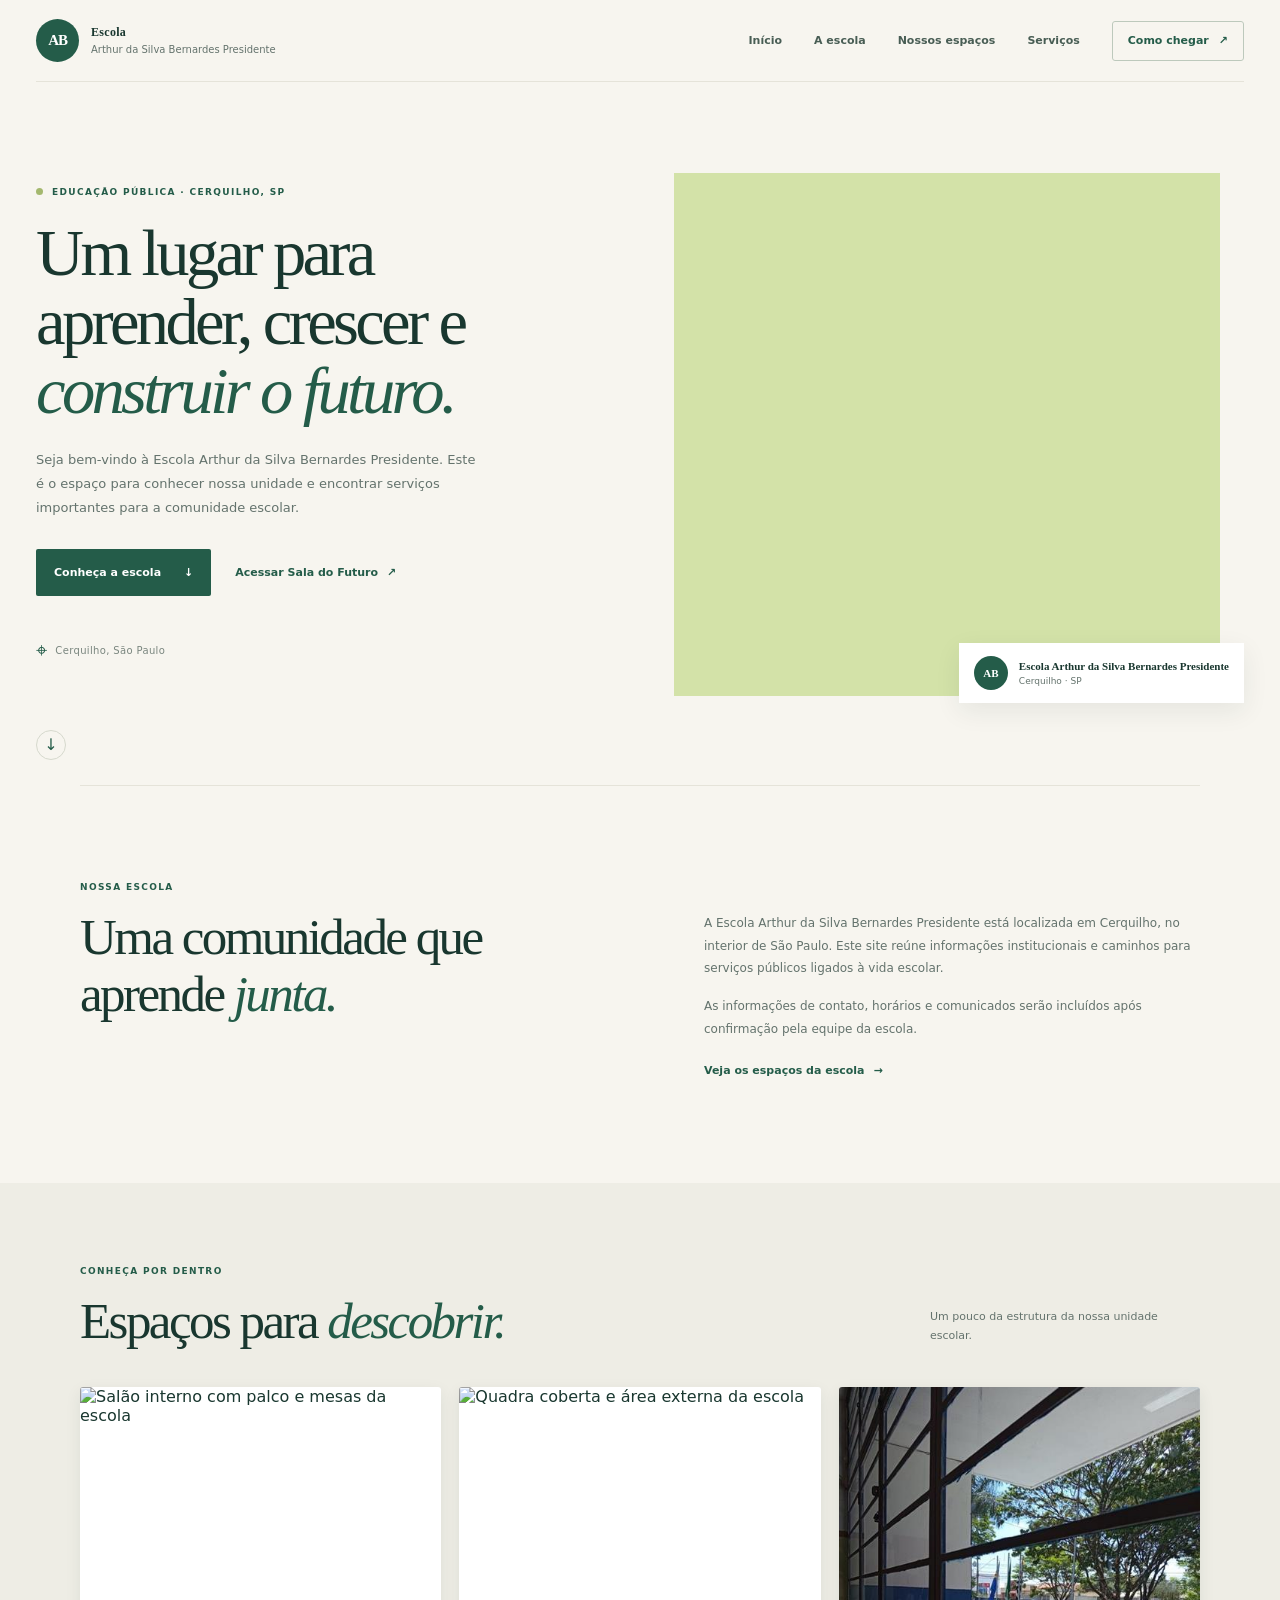
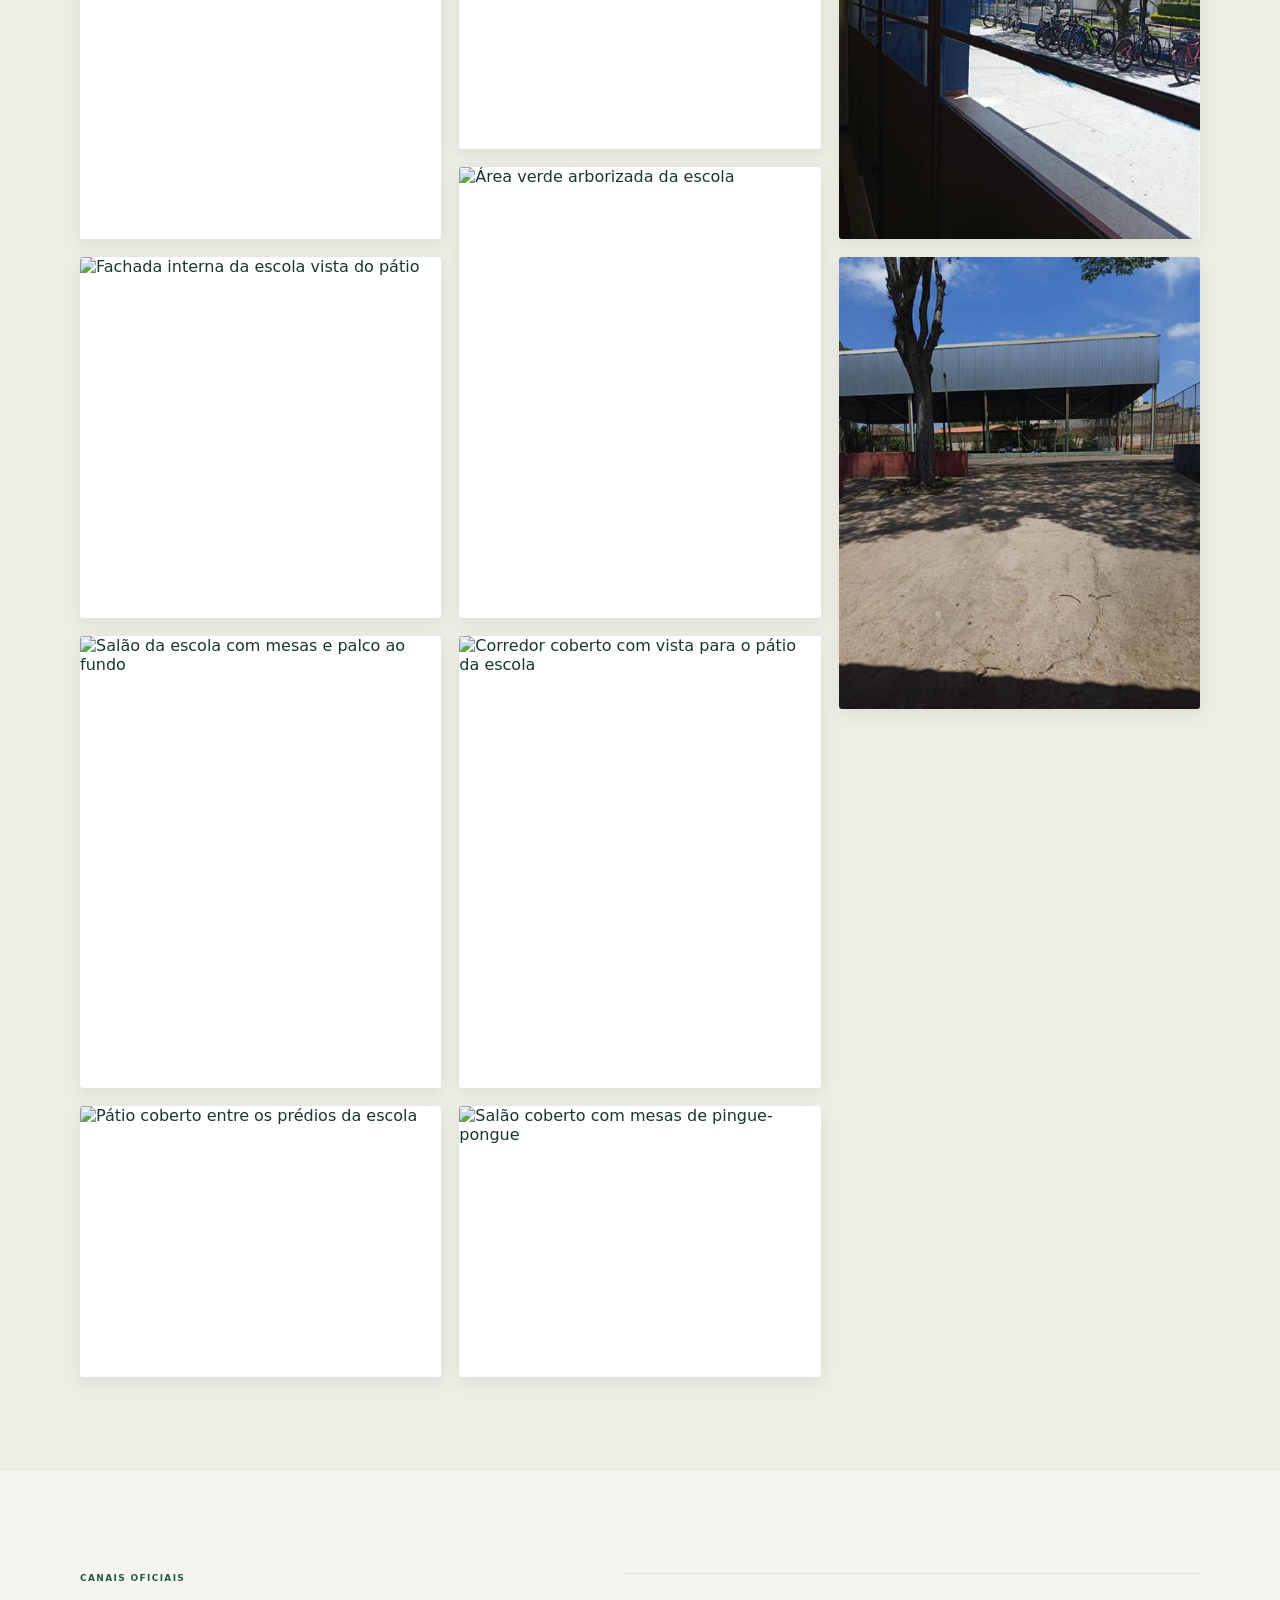
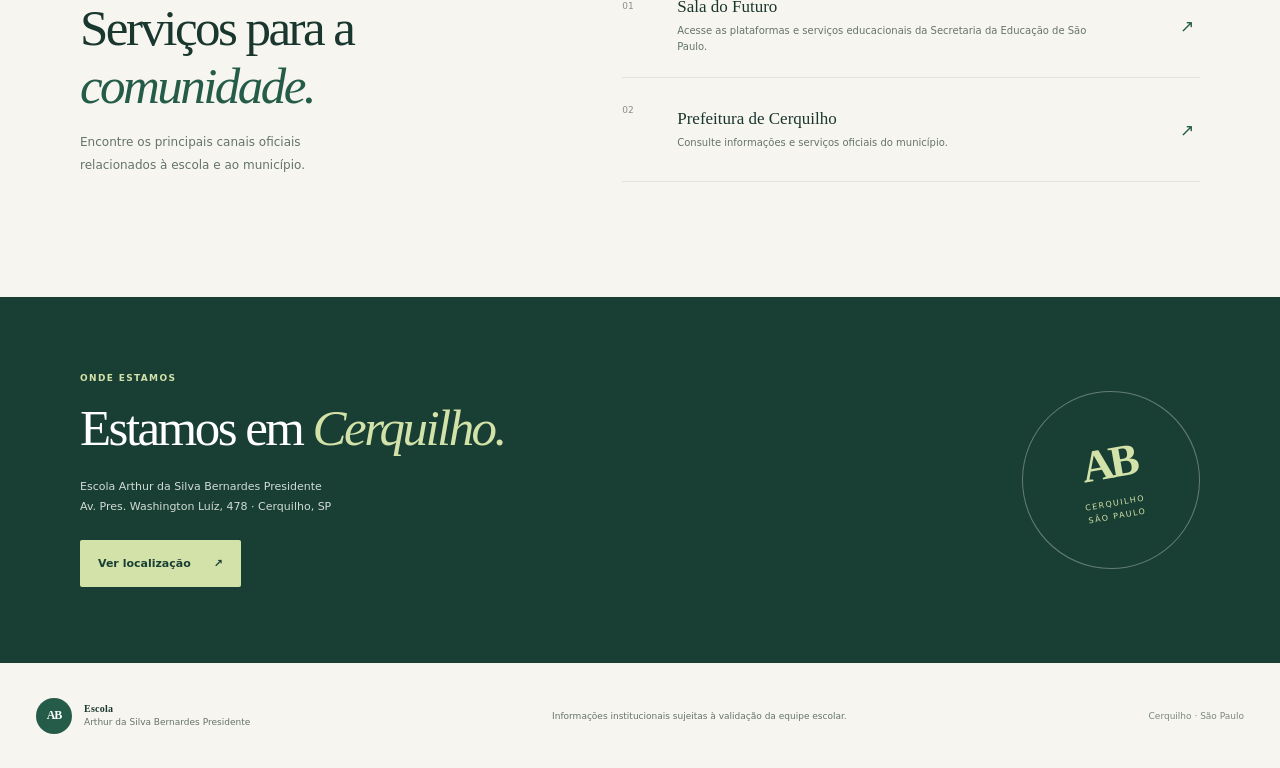
==== commit 0d124628: "site" ====
--- a/index.html
+++ b/index.html
@@ -3,188 +3,135 @@
 <head>
     <meta charset="UTF-8">
     <meta name="viewport" content="width=device-width, initial-scale=1.0">
-    <meta name="description" content="Painel demonstrativo da Escola Arthur Da Silva Bernardes Presidente, em Cerquilho, com comunicados, agenda e acesso aos serviços oficiais para estudantes.">
-    <meta name="theme-color" content="#f4f5f7">
-    <title>Portal da Escola Arthur Da Silva Bernardes Presidente | Cerquilho</title>
+    <meta name="description" content="Conheça a Escola Arthur da Silva Bernardes Presidente, em Cerquilho, São Paulo. Encontre informações sobre a escola, seus espaços e serviços oficiais.">
+    <meta name="theme-color" content="#f7f5ef">
+    <title>Escola Arthur da Silva Bernardes Presidente | Cerquilho, SP</title>
     <link rel="stylesheet" href="style.css">
     <script src="javascript.js" defer></script>
 </head>
 <body>
     <a class="skip-link" href="#conteudo">Pular para o conteúdo</a>
-    <div class="portal-shell">
-        <aside class="sidebar" id="sidebar">
-            <a class="brand" href="#tab-inicio" aria-label="Portal da Escola Arthur Da Silva Bernardes Presidente, início">
+
+    <header class="site-header">
+        <div class="header-inner">
+            <a class="brand" href="#inicio" aria-label="Escola Arthur da Silva Bernardes Presidente, início">
                 <span class="brand-mark" aria-hidden="true">AB</span>
-                <span class="brand-name">ESCOLA<strong>ARTHUR DA SILVA BERNARDES PRESIDENTE</strong></span>
+                <span class="brand-name">
+                    <strong>Escola</strong>
+                    <span>Arthur da Silva Bernardes Presidente</span>
+                </span>
             </a>
 
-            <p class="nav-caption">MENU PRINCIPAL</p>
-            <nav class="side-nav" role="tablist" aria-label="Menu principal" aria-orientation="vertical">
-                <button class="nav-item is-active" id="tab-link-inicio" type="button" role="tab" aria-selected="true" aria-controls="tab-inicio" tabindex="0" data-tab-target="inicio">
-                    <svg aria-hidden="true" viewBox="0 0 24 24"><path d="m3 10 9-7 9 7v10a1 1 0 0 1-1 1h-5v-7H9v7H4a1 1 0 0 1-1-1z"/></svg>
-                    <span>Início</span>
-                </button>
-                <button class="nav-item" id="tab-link-comunicados" type="button" role="tab" aria-selected="false" aria-controls="tab-comunicados" tabindex="-1" data-tab-target="comunicados">
-                    <svg aria-hidden="true" viewBox="0 0 24 24"><path d="M18 8a6 6 0 0 0-12 0c0 7-3 7-3 9h18c0-2-3-2-3-9"/><path d="M10 21h4"/></svg>
-                    <span>Comunicados</span>
-                </button>
-                <button class="nav-item" id="tab-link-vida-escolar" type="button" role="tab" aria-selected="false" aria-controls="tab-vida-escolar" tabindex="-1" data-tab-target="vida-escolar">
-                    <svg aria-hidden="true" viewBox="0 0 24 24"><rect x="4" y="3" width="16" height="18" rx="2"/><path d="M8 7h8M8 11h8M8 15h5"/></svg>
-                    <span>Vida escolar</span>
-                </button>
-                <button class="nav-item" id="tab-link-agenda" type="button" role="tab" aria-selected="false" aria-controls="tab-agenda" tabindex="-1" data-tab-target="agenda">
-                    <svg aria-hidden="true" viewBox="0 0 24 24"><rect x="3" y="5" width="18" height="16" rx="2"/><path d="M16 3v4M8 3v4M3 10h18M8 14h.01M12 14h.01M16 14h.01M8 17h.01M12 17h.01"/></svg>
-                    <span>Agenda</span>
-                </button>
-                <button class="nav-item" id="tab-link-aprendizagem" type="button" role="tab" aria-selected="false" aria-controls="tab-aprendizagem" tabindex="-1" data-tab-target="aprendizagem">
-                    <svg aria-hidden="true" viewBox="0 0 24 24"><path d="M4 19.5A2.5 2.5 0 0 1 6.5 17H20"/><path d="M6.5 2H20v20H6.5A2.5 2.5 0 0 1 4 19.5v-15A2.5 2.5 0 0 1 6.5 2z"/></svg>
-                    <span>Plataformas de aprendizagem</span>
-                </button>
-                <button class="nav-item" id="tab-link-escola" type="button" role="tab" aria-selected="false" aria-controls="tab-escola" tabindex="-1" data-tab-target="escola">
-                    <svg aria-hidden="true" viewBox="0 0 24 24"><path d="M3 21h18M5 21V7l7-4 7 4v14M9 10h.01M15 10h.01M9 14h.01M15 14h.01M10 21v-4h4v4"/></svg>
-                    <span>Conheça a escola</span>
-                </button>
+            <button class="menu-toggle" type="button" aria-expanded="false" aria-controls="site-nav" aria-label="Abrir menu">
+                <span></span><span></span><span></span>
+            </button>
+            <nav class="site-nav" id="site-nav" aria-label="Navegação principal">
+                <a href="#inicio">Início</a>
+                <a href="#escola">A escola</a>
+                <a href="#espacos">Nossos espaços</a>
+                <a href="#servicos">Serviços</a>
+                <a class="nav-contact" href="#localizacao">Como chegar <span aria-hidden="true">↗</span></a>
             </nav>
+        </div>
+    </header>
 
-            <div class="sidebar-school">
-                <span class="school-avatar" aria-hidden="true">AB</span>
-                <span><strong>Arthur Da Silva Bernardes Presidente</strong><small>Cerquilho · SP</small></span>
+    <main id="conteudo">
+        <section class="hero" id="inicio" aria-labelledby="hero-title">
+            <div class="hero-content">
+                <p class="eyebrow"><span></span> EDUCAÇÃO PÚBLICA · CERQUILHO, SP</p>
+                <h1 id="hero-title">Um lugar para aprender, crescer e <em>construir o futuro.</em></h1>
+                <p class="hero-description">Seja bem-vindo à Escola Arthur da Silva Bernardes Presidente. Este é o espaço para conhecer nossa unidade e encontrar serviços importantes para a comunidade escolar.</p>
+                <div class="hero-actions">
+                    <a class="button button-primary" href="#escola">Conheça a escola <span aria-hidden="true">↓</span></a>
+                    <a class="text-link" href="https://saladofuturo.educacao.sp.gov.br/" target="_blank" rel="noopener noreferrer">Acessar Sala do Futuro <span aria-hidden="true">↗</span></a>
+                </div>
+                <div class="hero-location"><span aria-hidden="true">⌖</span> Cerquilho, São Paulo</div>
             </div>
-        </aside>
-        <button class="sidebar-backdrop" type="button" aria-label="Fechar menu" tabindex="-1"></button>
+            <div class="hero-image-wrap">
+                <img class="hero-image" src="images/escola-quadra-optimized.jpg" srcset="images/escola-quadra-optimized-480.jpg 480w, images/escola-quadra-optimized.jpg 900w" sizes="(max-width: 760px) calc(100vw - 36px), 49vw" alt="Quadra coberta da Escola Arthur da Silva Bernardes Presidente" fetchpriority="high" decoding="async">
+                <div class="image-caption"><span class="caption-mark" aria-hidden="true">AB</span><span><strong>Escola Arthur da Silva Bernardes Presidente</strong><small>Cerquilho · SP</small></span></div>
+            </div>
+            <a class="scroll-cue" href="#escola" aria-label="Role para conhecer a escola"><span aria-hidden="true">↓</span></a>
+        </section>
 
-        <div class="portal-main">
-            <header class="topbar">
-                <button class="menu-toggle" type="button" aria-expanded="false" aria-controls="sidebar" aria-label="Abrir menu">
-                    <span></span><span></span><span></span>
-                </button>
-                <div class="topbar-title"><strong>Portal da Escola</strong><span>Ambiente demonstrativo</span></div>
-                <a class="official-link" href="https://saladofuturo.educacao.sp.gov.br/" target="_blank" rel="noopener noreferrer">
-                    <span>Acessar Sala do Futuro</span><span aria-hidden="true">↗</span>
+        <section class="intro section-wrap" id="escola" aria-labelledby="school-title">
+            <div class="intro-heading">
+                <p class="eyebrow">NOSSA ESCOLA</p>
+                <h2 id="school-title">Uma comunidade que aprende <em>junta.</em></h2>
+            </div>
+            <div class="intro-copy">
+                <p>A Escola Arthur da Silva Bernardes Presidente está localizada em Cerquilho, no interior de São Paulo. Este site reúne informações institucionais e caminhos para serviços públicos ligados à vida escolar.</p>
+                <p>As informações de contato, horários e comunicados serão incluídos após confirmação pela equipe da escola.</p>
+                <a class="text-link" href="#espacos">Veja os espaços da escola <span aria-hidden="true">→</span></a>
+            </div>
+        </section>
+
+        <section class="spaces-section" id="espacos" aria-labelledby="spaces-title">
+            <div class="section-wrap">
+                <div class="section-heading">
+                    <div>
+                        <p class="eyebrow">CONHEÇA POR DENTRO</p>
+                        <h2 id="spaces-title">Espaços para <em>descobrir.</em></h2>
+                    </div>
+                    <p>Um pouco da estrutura da nossa unidade escolar.</p>
+                </div>
+                <div class="photo-grid">
+                    <figure class="photo-card"><img src="images/escola-galeria-01.jpeg" alt="Salão interno com palco e mesas da escola" loading="lazy" decoding="async"></figure>
+                    <figure class="photo-card"><img src="images/escola-galeria-02.jpeg" alt="Fachada interna da escola vista do pátio" loading="lazy" decoding="async"></figure>
+                    <figure class="photo-card"><img src="images/escola-galeria-03.jpeg" alt="Salão da escola com mesas e palco ao fundo" loading="lazy" decoding="async"></figure>
+                    <figure class="photo-card"><img src="images/escola-galeria-04.jpeg" alt="Pátio coberto entre os prédios da escola" loading="lazy" decoding="async"></figure>
+                    <figure class="photo-card"><img src="images/escola-galeria-05.jpeg" alt="Quadra coberta e área externa da escola" loading="lazy" decoding="async"></figure>
+                    <figure class="photo-card"><img src="images/escola-galeria-06.jpeg" alt="Área verde arborizada da escola" loading="lazy" decoding="async"></figure>
+                    <figure class="photo-card"><img src="images/escola-galeria-07.jpeg" alt="Corredor coberto com vista para o pátio da escola" loading="lazy" decoding="async"></figure>
+                    <figure class="photo-card"><img src="images/escola-galeria-08.jpeg" alt="Salão coberto com mesas de pingue-pongue" loading="lazy" decoding="async"></figure>
+                    <figure class="photo-card"><img src="images/escola-bicicletario-optimized.jpg" srcset="images/escola-bicicletario-optimized-480.jpg 480w, images/escola-bicicletario-optimized.jpg 900w" sizes="(max-width: 700px) calc(50vw - 26px), 32vw" alt="Área externa e bicicletário da escola" loading="lazy" decoding="async"></figure>
+                    <figure class="photo-card"><img src="images/escola-quadra-optimized.jpg" srcset="images/escola-quadra-optimized-480.jpg 480w, images/escola-quadra-optimized.jpg 900w" sizes="(max-width: 700px) calc(50vw - 26px), 32vw" alt="Quadra coberta da escola" loading="lazy" decoding="async"></figure>
+                </div>
+            </div>
+        </section>
+
+        <section class="services-section section-wrap" id="servicos" aria-labelledby="services-title">
+            <div class="services-intro">
+                <p class="eyebrow">CANAIS OFICIAIS</p>
+                <h2 id="services-title">Serviços para a <em>comunidade.</em></h2>
+                <p>Encontre os principais canais oficiais relacionados à escola e ao município.</p>
+            </div>
+            <div class="service-links">
+                <a class="service-link" href="https://saladofuturo.educacao.sp.gov.br/" target="_blank" rel="noopener noreferrer">
+                    <span class="service-number">01</span>
+                    <span class="service-copy"><strong>Sala do Futuro</strong><small>Acesse as plataformas e serviços educacionais da Secretaria da Educação de São Paulo.</small></span>
+                    <span class="service-arrow" aria-hidden="true">↗</span>
                 </a>
-            </header>
+                <a class="service-link" href="https://www.cerquilho.sp.gov.br/" target="_blank" rel="noopener noreferrer">
+                    <span class="service-number">02</span>
+                    <span class="service-copy"><strong>Prefeitura de Cerquilho</strong><small>Consulte informações e serviços oficiais do município.</small></span>
+                    <span class="service-arrow" aria-hidden="true">↗</span>
+                </a>
+            </div>
+        </section>
 
-            <main id="conteudo" class="dashboard">
-                <div class="prototype-notice" role="note">
-                    <span>PROTÓTIPO</span>
-                    <p>Projeto demonstrativo. Comunicados, agenda e dados escolares só serão publicados após validação da escola.</p>
+        <section class="location-section" id="localizacao" aria-labelledby="location-title">
+            <div class="location-inner section-wrap">
+                <div>
+                    <p class="eyebrow">ONDE ESTAMOS</p>
+                    <h2 id="location-title">Estamos em <em>Cerquilho.</em></h2>
+                    <p class="location-copy">Escola Arthur da Silva Bernardes Presidente<br>Av. Pres. Washington Luíz, 478 · Cerquilho, SP</p>
+                    <a class="button button-light" href="https://www.google.com/maps/search/?api=1&query=Av.+Pres.+Washington+Lu%C3%ADz%2C+478%2C+Cerquilho%2C+SP" target="_blank" rel="noopener noreferrer">Ver localização <span aria-hidden="true">↗</span></a>
                 </div>
+                <div class="location-stamp" aria-hidden="true"><span>AB</span><small>CERQUILHO<br>SÃO PAULO</small></div>
+            </div>
+        </section>
+    </main>
 
-                <section class="tab-panel is-active" id="tab-inicio" role="tabpanel" aria-labelledby="tab-link-inicio" tabindex="0" data-tab-panel="inicio">
-                    <section class="welcome" aria-labelledby="welcome-title">
-                        <div>
-                            <p class="eyebrow">PAINEL DO ESTUDANTE</p>
-                            <h1 id="welcome-title">Olá, estudante!</h1>
-                            <p>Bem-vindo(a) ao espaço da Escola Arthur Da Silva Bernardes Presidente. Selecione uma aba no menu para encontrar o que precisa.</p>
-                        </div>
-                        <div class="welcome-school">
-                            <span class="welcome-school-icon" aria-hidden="true">AB</span>
-                            <span><strong>Arthur Da Silva Bernardes Presidente</strong><small>Cerquilho, São Paulo</small></span>
-                        </div>
-                    </section>
-                    <section class="home-card panel">
-                        <img src="images/escola-quadra-optimized.jpg" srcset="images/escola-quadra-optimized-480.jpg 480w, images/escola-quadra-optimized.jpg 900w" sizes="(max-width: 640px) calc(100vw - 58px), (max-width: 820px) calc(100vw - 44px), (max-width: 1100px) 34vw, 45vw" alt="Quadra coberta da Escola Arthur Da Silva Bernardes Presidente" fetchpriority="high" decoding="async">
-                        <div>
-                            <p class="eyebrow">BEM-VINDO AO PORTAL</p>
-                            <h2>Informação escolar em um só lugar</h2>
-                            <p>Acesse comunicados, agenda, serviços para estudantes e plataformas de aprendizagem pelo menu principal.</p>
-                            <a class="official-link" href="https://saladofuturo.educacao.sp.gov.br/" target="_blank" rel="noopener noreferrer">Acessar Sala do Futuro ↗</a>
-                        </div>
-                    </section>
-                </section>
-
-                <section class="tab-panel" id="tab-comunicados" role="tabpanel" aria-labelledby="tab-link-comunicados" tabindex="0" data-tab-panel="comunicados" hidden>
-                    <section class="dashboard-section panel" aria-labelledby="notices-title">
-                        <div class="section-title">
-                            <div><p class="eyebrow">MURAL DA ESCOLA</p><h1 id="notices-title">Comunicados</h1></div>
-                            <span class="section-hint">Avisos oficiais</span>
-                        </div>
-                        <div class="empty-state">
-                            <span class="empty-icon notice-icon" aria-hidden="true">i</span>
-                            <div><strong>Nenhum comunicado publicado</strong><p>Os avisos aparecerão neste espaço quando forem aprovados pela escola.</p></div>
-                        </div>
-                    </section>
-                </section>
-
-                <section class="tab-panel" id="tab-vida-escolar" role="tabpanel" aria-labelledby="tab-link-vida-escolar" tabindex="0" data-tab-panel="vida-escolar" hidden>
-                    <section class="dashboard-section" aria-labelledby="services-title">
-                        <div class="section-title">
-                            <div><p class="eyebrow">ACESSO RÁPIDO</p><h1 id="services-title">Vida escolar</h1></div>
-                            <span class="section-hint">Atalhos externos</span>
-                        </div>
-                        <div class="service-grid">
-                            <a class="service-card service-red" href="https://saladofuturo.educacao.sp.gov.br/" target="_blank" rel="noopener noreferrer">
-                                <span class="service-icon" aria-hidden="true"><svg viewBox="0 0 24 24"><rect x="4" y="3" width="16" height="18" rx="2"/><path d="M8 7h8M8 11h8M8 15h5"/></svg></span>
-                                <span class="service-copy"><strong>Boletim e avaliações</strong><small>Consulte no portal oficial</small></span><span class="service-arrow" aria-hidden="true">↗</span>
-                            </a>
-                            <a class="service-card service-blue" href="https://saladofuturo.educacao.sp.gov.br/" target="_blank" rel="noopener noreferrer">
-                                <span class="service-icon" aria-hidden="true"><svg viewBox="0 0 24 24"><circle cx="12" cy="12" r="9"/><path d="M12 7v5l3 2"/></svg></span>
-                                <span class="service-copy"><strong>Presença e frequência</strong><small>Portal estadual, se habilitado</small></span><span class="service-arrow" aria-hidden="true">↗</span>
-                            </a>
-                            <a class="service-card service-purple" href="https://saladofuturo.educacao.sp.gov.br/" target="_blank" rel="noopener noreferrer">
-                                <span class="service-icon" aria-hidden="true"><svg viewBox="0 0 24 24"><path d="M4 5.5A2.5 2.5 0 0 1 6.5 3H20v18H6.5A2.5 2.5 0 0 1 4 18.5z"/><path d="M8 8h8M8 12h8M8 16h5"/></svg></span>
-                                <span class="service-copy"><strong>Tarefas e materiais</strong><small>Portal estadual, se habilitado</small></span><span class="service-arrow" aria-hidden="true">↗</span>
-                            </a>
-                        </div>
-                    </section>
-                </section>
-
-                <section class="tab-panel" id="tab-agenda" role="tabpanel" aria-labelledby="tab-link-agenda" tabindex="0" data-tab-panel="agenda" hidden>
-                    <section class="dashboard-section panel" aria-labelledby="agenda-title">
-                        <div class="section-title">
-                            <div><p class="eyebrow">FIQUE POR DENTRO</p><h1 id="agenda-title">Agenda escolar</h1></div>
-                            <span class="section-hint">Escola Arthur Da Silva Bernardes Presidente</span>
-                        </div>
-                        <div class="empty-state">
-                            <span class="empty-icon" aria-hidden="true"><svg viewBox="0 0 24 24"><rect x="3" y="5" width="18" height="16" rx="2"/><path d="M16 3v4M8 3v4M3 10h18M8 14h.01M12 14h.01M16 14h.01"/></svg></span>
-                            <div><strong>Nenhuma data publicada</strong><p>As datas serão exibidas aqui depois de confirmadas pela equipe escolar.</p></div>
-                        </div>
-                    </section>
-                </section>
-
-                <section class="tab-panel" id="tab-aprendizagem" role="tabpanel" aria-labelledby="tab-link-aprendizagem" tabindex="0" data-tab-panel="aprendizagem" hidden>
-                    <section class="panel learning-panel learning-page" aria-labelledby="learning-title">
-                        <div class="section-title">
-                            <div><p class="eyebrow">ESTUDE E APRENDA</p><h1 id="learning-title">Plataformas de aprendizagem</h1></div>
-                            <span class="section-hint">Acesso pela Sala do Futuro</span>
-                        </div>
-                        <div class="platform-list">
-                            <a class="platform-link" href="https://saladofuturo.educacao.sp.gov.br/" target="_blank" rel="noopener noreferrer"><span class="platform-icon platform-blue" aria-hidden="true">MD</span><span><strong>Materiais Digitais</strong><small>Aulas e conteúdos de estudo</small></span><span class="service-arrow" aria-hidden="true">↗</span></a>
-                            <a class="platform-link" href="https://saladofuturo.educacao.sp.gov.br/" target="_blank" rel="noopener noreferrer"><span class="platform-icon platform-pink" aria-hidden="true">T</span><span><strong>Tarefa SP</strong><small>Atividades para os estudantes</small></span><span class="service-arrow" aria-hidden="true">↗</span></a>
-                            <a class="platform-link" href="https://saladofuturo.educacao.sp.gov.br/" target="_blank" rel="noopener noreferrer"><span class="platform-icon platform-gold" aria-hidden="true">P</span><span><strong>Provas</strong><small>Avaliações e atividades</small></span><span class="service-arrow" aria-hidden="true">↗</span></a>
-                            <a class="platform-link" href="https://saladofuturo.educacao.sp.gov.br/" target="_blank" rel="noopener noreferrer"><span class="platform-icon platform-purple" aria-hidden="true">R</span><span><strong>Redação Paulista</strong><small>Prática de produção de texto</small></span><span class="service-arrow" aria-hidden="true">↗</span></a>
-                        </div>
-                        <a class="platform-all-link" href="https://saladofuturo.educacao.sp.gov.br/" target="_blank" rel="noopener noreferrer">Acessar plataformas no Sala do Futuro <span aria-hidden="true">↗</span></a>
-                        <p class="panel-note">Entre pelo portal oficial. A disponibilidade das plataformas pode variar conforme seu perfil e vínculo escolar.</p>
-                    </section>
-                </section>
-
-                <section class="tab-panel" id="tab-escola" role="tabpanel" aria-labelledby="tab-link-escola" tabindex="0" data-tab-panel="escola" hidden>
-                    <section class="school-page panel" aria-labelledby="school-title">
-                        <div class="school-card-content">
-                            <p class="eyebrow">NOSSA ESCOLA</p>
-                            <h1 id="school-title">Conheça a Escola Arthur Da Silva Bernardes Presidente</h1>
-                            <p>Escola localizada na Av. Pres. Washington Luíz, 478, em Cerquilho, São Paulo. As demais informações institucionais serão ampliadas após validação da equipe escolar.</p>
-                        </div>
-                        <div class="gallery-grid" id="fotos">
-                            <figure class="gallery-item"><img src="images/escola-bicicletario-optimized.jpg" srcset="images/escola-bicicletario-optimized-480.jpg 480w, images/escola-bicicletario-optimized.jpg 900w" sizes="(max-width: 700px) calc(100vw - 60px), 32vw" alt="Área externa e bicicletário da escola" loading="lazy" decoding="async"><figcaption></figcaption></figure>
-                            <figure class="gallery-item"><img src="images/escola-quadra-optimized.jpg" srcset="images/escola-quadra-optimized-480.jpg 480w, images/escola-quadra-optimized.jpg 900w" sizes="(max-width: 700px) calc(100vw - 60px), 32vw" alt="Quadra coberta vista do pátio" loading="lazy" decoding="async"><figcaption></figcaption></figure>
-                        </div>
-                        <div class="school-contact">
-                            <strong>Endereço da unidade</strong>
-                            <p>Av. Pres. Washington Luíz, 478 · Cerquilho, SP</p>
-                            <p>Telefone e e-mail precisam ser confirmados com a escola antes da publicação.</p>
-                            <a href="https://www.cerquilho.sp.gov.br/" target="_blank" rel="noopener noreferrer">Consultar Prefeitura de Cerquilho ↗</a>
-                        </div>
-                    </section>
-                </section>
-
-                <footer class="dashboard-footer" id="ajuda">
-                    <span>Portal demonstrativo · Escola Arthur Da Silva Bernardes Presidente · Cerquilho, SP</span>
-                    <div><a href="https://www.cerquilho.sp.gov.br/" target="_blank" rel="noopener noreferrer">Prefeitura de Cerquilho ↗</a><a href="https://saladofuturo.educacao.sp.gov.br/" target="_blank" rel="noopener noreferrer">Sala do Futuro ↗</a></div>
-                </footer>
-            </main>
+    <footer class="site-footer">
+        <div class="footer-inner">
+            <a class="brand footer-brand" href="#inicio" aria-label="Voltar ao início">
+                <span class="brand-mark" aria-hidden="true">AB</span>
+                <span class="brand-name"><strong>Escola</strong><span>Arthur da Silva Bernardes Presidente</span></span>
+            </a>
+            <p>Informações institucionais sujeitas à validação da equipe escolar.</p>
+            <span class="footer-city">Cerquilho · São Paulo</span>
         </div>
-    </div>
+    </footer>
 </body>
 </html>
--- a/style.css
+++ b/style.css
@@ -1,291 +1,189 @@
 :root {
 	color-scheme: light;
-	--ink: #183b56;
-	--muted: #606878;
-	--paper: #f4f5f7;
+	--ink: #19372f;
+	--muted: #64736d;
+	--paper: #f7f5ef;
 	--white: #fff;
-	--blue: #1565d8;
-	--blue-deep: #104eaa;
-	--blue-light: #e8f0fb;
-	--red: #c80000;
-	--line: #e1e5eb;
-	--font-body: system-ui, -apple-system, BlinkMacSystemFont, "Segoe UI", sans-serif;
+	--green: #245c49;
+	--green-dark: #193f34;
+	--lime: #d3e2a8;
+	--line: #e5e3d9;
+	--font-body: "Segoe UI", system-ui, -apple-system, BlinkMacSystemFont, sans-serif;
 }
 
 * { box-sizing: border-box; }
-html { scroll-behavior: smooth; }
+html { scroll-behavior: smooth; scroll-padding-top: 85px; }
 body { margin: 0; background: var(--paper); color: var(--ink); font-family: var(--font-body); -webkit-font-smoothing: antialiased; }
 a { color: inherit; text-decoration: none; }
 button { color: inherit; font: inherit; }
-svg { width: 20px; height: 20px; fill: none; stroke: currentColor; stroke-linecap: round; stroke-linejoin: round; stroke-width: 1.7; }
+img { max-width: 100%; }
 .skip-link { position: fixed; z-index: 20; top: 8px; left: 8px; padding: 12px 16px; transform: translateY(-160%); background: var(--white); color: var(--ink); }
 .skip-link:focus { transform: translateY(0); }
 
-.portal-shell { min-height: 100vh; }
-.sidebar { position: fixed; z-index: 6; inset: 0 auto 0 0; display: flex; width: 248px; flex-direction: column; padding: 23px 16px 18px; background: var(--white); border-right: 1px solid #edf0f3; }
-.brand { display: flex; align-items: center; gap: 11px; padding: 0 8px; }
-.brand-mark { display: grid; width: 42px; height: 42px; flex: 0 0 auto; place-items: center; border-radius: 12px; background: var(--blue); color: var(--white); font-size: 15px; font-weight: 700; }
-.brand-name { display: flex; flex-direction: column; color: var(--muted); font-size: 10px; letter-spacing: .09em; line-height: 1.4; }
-.brand-name strong { color: var(--ink); font-size: 10px; letter-spacing: .02em; line-height: 1.35; }
-.nav-caption { margin: 42px 12px 12px; color: #9aa3af; font-size: 10px; font-weight: 700; letter-spacing: .1em; }
-.side-nav { display: grid; gap: 5px; }
-.nav-item { display: flex; width: 100%; min-height: 46px; align-items: center; gap: 13px; padding: 0 12px; border: 0; border-radius: 8px; background: transparent; color: #536174; cursor: pointer; font-size: 12px; font-weight: 500; text-align: left; transition: background .18s ease, color .18s ease; }
-.nav-item svg { width: 19px; height: 19px; color: #a7b0bc; }
-.nav-item:hover, .nav-item.is-active { background: var(--blue-light); color: var(--blue); }
-.nav-item.is-active { font-weight: 700; }
-.nav-item.is-active svg, .nav-item:hover svg { color: var(--blue); }
-.sidebar-school { display: flex; align-items: center; gap: 10px; margin-top: auto; padding: 16px 8px 0; border-top: 1px solid var(--line); }
-.school-avatar, .welcome-school-icon { display: grid; flex: 0 0 auto; place-items: center; border-radius: 50%; background: #e2edfb; color: var(--blue); font-size: 12px; font-weight: 700; }
-.school-avatar { width: 38px; height: 38px; }
-.sidebar-school > span:last-child, .welcome-school > span:last-child { display: flex; min-width: 0; flex-direction: column; gap: 3px; }
-.sidebar-school strong { font-size: 10px; line-height: 1.35; }
-.sidebar-school small { color: var(--muted); font-size: 10px; }
+.site-header { position: sticky; z-index: 10; top: 0; background: rgba(247, 245, 239, .96); backdrop-filter: blur(14px); }
+.header-inner { display: flex; width: min(100% - 72px, 1320px); height: 82px; align-items: center; justify-content: space-between; margin: auto; border-bottom: 1px solid var(--line); }
+.brand { display: flex; align-items: center; gap: 12px; }
+.brand-mark { display: grid; width: 43px; height: 43px; flex: 0 0 auto; place-items: center; border-radius: 50%; background: var(--green); color: var(--white); font-family: Georgia, serif; font-size: 15px; font-weight: 700; letter-spacing: -.08em; }
+.brand-name { display: flex; max-width: 265px; flex-direction: column; gap: 3px; }
+.brand-name strong { font-family: Georgia, serif; font-size: 12px; letter-spacing: .025em; }
+.brand-name span { color: var(--muted); font-size: 10px; line-height: 1.3; }
+.site-nav { display: flex; height: 100%; align-items: center; gap: clamp(18px, 2.5vw, 36px); }
+.site-nav a { position: relative; display: inline-flex; min-height: 42px; align-items: center; color: #485d54; font-size: 11px; font-weight: 600; transition: color .18s ease; }
+.site-nav a:not(.nav-contact)::after { position: absolute; right: 0; bottom: 13px; left: 0; height: 1px; background: var(--green); content: ""; transform: scaleX(0); transform-origin: left; transition: transform .18s ease; }
+.site-nav a:hover { color: var(--green); }
+.site-nav a:hover::after { transform: scaleX(1); }
+.site-nav .nav-contact { min-height: 40px; gap: 10px; padding: 0 15px; border: 1px solid #bdc9bc; border-radius: 3px; color: var(--green); }
+.menu-toggle { display: none; }
 
-.portal-main { min-height: 100vh; margin-left: 248px; }
-.topbar { position: sticky; z-index: 4; top: 0; display: flex; height: 70px; align-items: center; justify-content: space-between; gap: 16px; padding: 0 32px; border-bottom: 1px solid #eaedf1; background: rgba(255, 255, 255, .97); }
-.topbar-title { display: flex; align-items: baseline; gap: 12px; }
-.topbar-title strong { font-size: 14px; }
-.topbar-title span { color: var(--muted); font-size: 11px; }
-.official-link { display: inline-flex; min-height: 38px; align-items: center; gap: 12px; padding: 0 13px; border: 1px solid var(--line); border-radius: 7px; color: var(--blue); font-size: 11px; font-weight: 700; transition: background .18s ease; }
-.official-link:hover { background: var(--blue-light); }
-.menu-toggle { display: none; }
-.sidebar-backdrop { display: none; }
+.hero { position: relative; display: grid; width: min(100% - 72px, 1320px); min-height: min(650px, calc(100vh - 82px)); grid-template-columns: 1fr 1.04fr; align-items: center; gap: clamp(38px, 7vw, 110px); margin: 0 auto; padding: 64px 0 82px; }
+.hero-content { max-width: 560px; padding: 12px 0; }
+.eyebrow { display: flex; align-items: center; gap: 9px; margin: 0 0 21px; color: var(--green); font-size: 9px; font-weight: 700; letter-spacing: .15em; }
+.eyebrow > span { width: 7px; height: 7px; border-radius: 50%; background: #a4b86e; }
+h1, h2, p { overflow-wrap: anywhere; }
+.hero h1 { max-width: 590px; margin: 0; font-family: Georgia, "Times New Roman", serif; font-size: clamp(44px, 5.2vw, 72px); font-weight: 400; letter-spacing: -.055em; line-height: 1.04; }
+h1 em, h2 em { color: var(--green); font-weight: 400; }
+.hero-description { max-width: 440px; margin: 23px 0 0; color: var(--muted); font-size: 13px; line-height: 1.85; }
+.hero-actions { display: flex; flex-wrap: wrap; align-items: center; gap: 24px; margin-top: 29px; }
+.button { display: inline-flex; min-height: 47px; align-items: center; justify-content: center; gap: 23px; padding: 0 17px; border: 1px solid transparent; border-radius: 2px; font-size: 11px; font-weight: 700; transition: background .18s ease, color .18s ease, transform .18s ease; }
+.button:hover { transform: translateY(-2px); }
+.button-primary { background: var(--green); color: var(--white); }
+.button-primary:hover { background: var(--green-dark); }
+.text-link { display: inline-flex; align-items: center; gap: 9px; color: var(--green); font-size: 11px; font-weight: 700; }
+.text-link:hover { text-decoration: underline; text-underline-offset: 4px; }
+.hero-location { display: flex; align-items: center; gap: 8px; margin-top: 42px; color: #7a867f; font-size: 10px; letter-spacing: .035em; }
+.hero-location span { color: var(--green); font-size: 20px; }
+.hero-image-wrap { position: relative; min-width: 0; padding: 0 0 32px 32px; }
+.hero-image-wrap::before { position: absolute; z-index: -1; top: 27px; right: 24px; bottom: 7px; left: 0; background: var(--lime); content: ""; }
+.hero-image { display: block; width: 100%; height: clamp(350px, 41vw, 535px); object-fit: cover; }
+.image-caption { position: absolute; right: 0; bottom: 0; display: flex; min-width: 255px; align-items: center; gap: 11px; padding: 13px 15px; background: var(--white); box-shadow: 0 8px 26px rgba(25, 55, 47, .08); }
+.caption-mark { display: grid; width: 34px; height: 34px; flex: 0 0 auto; place-items: center; border-radius: 50%; background: var(--green); color: var(--white); font-family: Georgia, serif; font-size: 11px; font-weight: 700; }
+.image-caption > span:last-child { display: flex; flex-direction: column; gap: 4px; }
+.image-caption strong { font-family: Georgia, serif; font-size: 11px; }
+.image-caption small { color: var(--muted); font-size: 9px; }
+.scroll-cue { position: absolute; bottom: 25px; left: 0; display: grid; width: 30px; height: 30px; place-items: center; border: 1px solid #d6d9cd; border-radius: 50%; color: var(--green); }
 
-.dashboard { width: min(100%, 1500px); margin: 0 auto; padding: 24px 32px 18px; }
-.tab-panel[hidden] { display: none !important; }
-.tab-panel { min-height: 420px; }
-.tab-panel:focus { outline: none; }
-.prototype-notice { display: flex; align-items: center; gap: 11px; margin-bottom: 25px; padding: 11px 14px; border: 1px solid #d7e6f9; border-radius: 8px; background: #edf4fc; }
-.prototype-notice span { flex: 0 0 auto; color: var(--blue); font-size: 9px; font-weight: 700; letter-spacing: .06em; }
-.prototype-notice p { margin: 0; color: #52677f; font-size: 10px; line-height: 1.5; }
-.welcome { display: flex; min-height: 112px; align-items: center; justify-content: space-between; gap: 24px; margin: 0 0 25px; }
-.eyebrow { margin: 0 0 7px; color: var(--blue); font-size: 9px; font-weight: 700; letter-spacing: .09em; }
-.welcome h1 { margin: 0 0 7px; font-size: clamp(23px, 2.3vw, 30px); letter-spacing: -.035em; }
-.welcome > div:first-child > p:last-child { max-width: 550px; margin: 0; color: var(--muted); font-size: 12px; line-height: 1.65; }
-.welcome-school { display: flex; min-width: 220px; align-items: center; gap: 11px; padding: 11px 14px; border: 1px solid var(--line); border-radius: 10px; background: var(--white); }
-.welcome-school-icon { width: 42px; height: 42px; }
-.welcome-school strong { font-size: 11px; }
-.welcome-school small { color: var(--muted); font-size: 10px; }
-.home-card { display: grid; grid-template-columns: minmax(240px, .95fr) minmax(0, 1.05fr); min-height: 265px; align-items: center; gap: 28px; padding: 18px; }
-.home-card > img { display: block; width: 100%; height: 230px; border-radius: 8px; object-fit: cover; }
-.home-card h2 { margin: 0 0 10px; font-size: clamp(19px, 2.2vw, 27px); letter-spacing: -.03em; }
-.home-card > div > p:not(.eyebrow) { max-width: 440px; margin: 0 0 18px; color: var(--muted); font-size: 12px; line-height: 1.7; }
-.home-card .official-link { display: inline-flex; }
+.section-wrap { width: min(100% - 72px, 1120px); margin: 0 auto; }
+.intro { display: grid; grid-template-columns: 1fr 1fr; gap: clamp(48px, 10vw, 150px); padding-top: 96px; padding-bottom: 105px; border-top: 1px solid var(--line); }
+.intro .eyebrow, .section-heading .eyebrow, .services-intro .eyebrow, .location-inner .eyebrow { margin-bottom: 17px; }
+.intro h2, .section-heading h2, .services-intro h2, .location-inner h2 { margin: 0; font-family: Georgia, "Times New Roman", serif; font-size: clamp(34px, 4vw, 51px); font-weight: 400; letter-spacing: -.05em; line-height: 1.13; }
+.intro-copy { max-width: 500px; padding-top: 30px; }
+.intro-copy p, .services-intro > p:last-child { margin: 0 0 15px; color: var(--muted); font-size: 12px; line-height: 1.9; }
+.intro-copy .text-link { margin-top: 8px; }
 
-.dashboard-layout { display: grid; grid-template-columns: minmax(0, 1.6fr) minmax(260px, .92fr); align-items: start; gap: 16px; }
-.dashboard-primary, .dashboard-secondary { display: grid; min-width: 0; gap: 16px; }
-.dashboard-section { min-width: 0; }
-.section-title { display: flex; min-height: 38px; align-items: center; justify-content: space-between; gap: 12px; margin-bottom: 12px; }
-.section-title .eyebrow { margin-bottom: 4px; }
-.section-title h2 { margin: 0; font-size: 17px; letter-spacing: -.025em; }
-.section-hint { color: #8b94a1; font-size: 10px; }
-.service-grid { display: grid; grid-template-columns: repeat(2, minmax(0, 1fr)); gap: 11px; }
-.service-card { position: relative; display: flex; min-height: 119px; align-items: center; gap: 13px; overflow: hidden; padding: 16px; border: 1px solid #edf0f3; border-bottom: 3px solid var(--card-accent); border-radius: 12px; background: var(--white); box-shadow: 0 2px 5px rgba(24, 59, 86, .035); transition: transform .18s ease, box-shadow .18s ease; }
-.service-card:hover { transform: translateY(-2px); box-shadow: 0 8px 18px rgba(24, 59, 86, .1); }
-.service-red { --card-accent: #d8786b; --icon-tint: #fff0ee; }
-.service-blue { --card-accent: #6bb7d8; --icon-tint: #eaf6fc; }
-.service-purple { --card-accent: #ba79b4; --icon-tint: #f7eff8; }
-.service-gold { --card-accent: #d89e6b; --icon-tint: #fbf5eb; }
-.service-icon { display: grid; width: 42px; height: 42px; flex: 0 0 auto; place-items: center; border-radius: 11px; background: var(--icon-tint); color: var(--card-accent); }
-.service-icon svg { width: 21px; height: 21px; }
-.service-copy { display: flex; min-width: 0; flex: 1; flex-direction: column; gap: 5px; }
-.service-copy strong { font-size: 12px; line-height: 1.35; }
-.service-copy small { color: var(--muted); font-size: 10px; line-height: 1.45; }
-.service-arrow { flex: 0 0 auto; color: var(--blue); font-size: 16px; }
+.spaces-section { padding: 83px 0 94px; background: #eeede5; }
+.section-heading { display: flex; align-items: end; justify-content: space-between; gap: 30px; margin-bottom: 37px; }
+.section-heading > p { max-width: 270px; margin: 0 0 5px; color: var(--muted); font-size: 11px; line-height: 1.7; }
+.photo-grid { columns: 3; column-gap: 18px; }
+.photo-card { overflow: hidden; margin: 0 0 18px; break-inside: avoid; border-radius: 3px; background: var(--white); box-shadow: 0 5px 16px rgba(25, 55, 47, .08); }
+.photo-card img { display: block; width: 100%; aspect-ratio: 4 / 5; object-fit: cover; transition: transform .35s ease; }
+.photo-card:nth-child(3n + 2) img { aspect-ratio: 1 / 1; }
+.photo-card:nth-child(4n) img { aspect-ratio: 4 / 3; }
+.photo-card:hover img { transform: scale(1.035); }
 
-.panel { overflow: hidden; border: 1px solid #edf0f3; border-radius: 12px; background: var(--white); box-shadow: 0 2px 6px rgba(24, 59, 86, .035); }
-.dashboard-primary .panel { padding: 18px 19px; }
-.empty-state { display: flex; min-height: 98px; align-items: center; gap: 14px; padding: 10px 0 0; border-top: 1px solid #edf0f3; }
-.empty-icon { display: grid; width: 38px; height: 38px; flex: 0 0 auto; place-items: center; border-radius: 50%; background: var(--blue-light); color: var(--blue); }
-.empty-icon svg { width: 18px; height: 18px; }
-.notice-icon { border: 1px solid var(--line); background: var(--white); font-family: Georgia, serif; font-size: 18px; }
-.empty-state strong { font-size: 11px; }
-.empty-state p { max-width: 380px; margin: 5px 0 0; color: var(--muted); font-size: 10px; line-height: 1.6; }
+.services-section { display: grid; grid-template-columns: .85fr 1.15fr; gap: clamp(44px, 9vw, 130px); padding-top: 102px; padding-bottom: 105px; }
+.services-intro h2 { max-width: 400px; }
+.services-intro > p:last-child { max-width: 300px; margin-top: 16px; }
+.service-links { border-top: 1px solid var(--line); }
+.service-link { display: grid; min-height: 104px; grid-template-columns: 40px 1fr 20px; align-items: center; gap: 15px; border-bottom: 1px solid var(--line); transition: padding .18s ease; }
+.service-link:hover { padding-right: 7px; padding-left: 7px; }
+.service-number { align-self: start; padding-top: 27px; color: #85917d; font-size: 9px; }
+.service-copy { display: flex; flex-direction: column; gap: 6px; }
+.service-copy strong { font-family: Georgia, serif; font-size: 17px; font-weight: 400; }
+.service-copy small { max-width: 420px; color: var(--muted); font-size: 10px; line-height: 1.6; }
+.service-arrow { color: var(--green); font-size: 17px; }
 
-.learning-panel { padding: 18px 17px 15px; }
-.learning-page { max-width: 900px; padding: 22px; }
-.learning-page .section-title { margin-bottom: 20px; }
-.learning-page .section-title h1 { max-width: 520px; margin: 0; font-size: clamp(22px, 3vw, 30px); line-height: 1.3; }
-.learning-page .platform-list { gap: 12px; }
-.learning-page .platform-link { min-height: 86px; padding: 14px 16px; }
-.learning-page .platform-icon { width: 42px; height: 42px; font-size: 15px; }
-.learning-page .platform-link strong { font-size: 12px; }
-.learning-page .platform-link small { font-size: 10px; }
-.learning-page .platform-all-link { min-height: 44px; margin-top: 16px; padding: 0 14px; font-size: 11px; }
-.learning-page .panel-note { margin-top: 13px; font-size: 10px; }
-.learning-panel .section-title { align-items: start; min-height: auto; margin-bottom: 13px; }
-.learning-panel .section-title h2 { max-width: 190px; line-height: 1.35; }
-.platform-list { display: grid; grid-template-columns: repeat(2, minmax(0, 1fr)); gap: 10px; }
-.platform-link { display: flex; min-height: 68px; align-items: center; gap: 11px; padding: 10px 12px; border: 1px solid #edf0f3; border-radius: 8px; }
-.platform-link:hover { background: #f8faff; }
-.platform-link > span:nth-child(2) { display: flex; min-width: 0; flex: 1; flex-direction: column; gap: 4px; }
-.platform-link strong { font-size: 10px; }
-.platform-link small { color: var(--muted); font-size: 9px; }
-.platform-icon { display: grid; width: 34px; height: 34px; flex: 0 0 auto; place-items: center; border: 2px solid currentColor; border-radius: 9px; font-size: 13px; font-weight: 700; }
-.platform-blue { color: var(--blue); }
-.platform-pink { color: #cb4782; }
-.platform-gold { color: #b77922; }
-.platform-purple { color: #8350a0; }
-.platform-all-link { display: flex; min-height: 38px; align-items: center; justify-content: space-between; gap: 10px; margin-top: 8px; padding: 0 10px; border-radius: 6px; background: var(--blue-light); color: var(--blue); font-size: 9px; font-weight: 700; }
-.platform-all-link:hover { background: #dceafb; }
-.panel-note { margin: 10px 0 0; color: #858e9a; font-size: 9px; line-height: 1.6; }
+.location-section { padding: 76px 0; background: var(--green-dark); color: var(--white); }
+.location-inner { display: flex; align-items: center; justify-content: space-between; gap: 35px; }
+.location-inner .eyebrow { color: var(--lime); }
+.location-inner h2 em { color: var(--lime); }
+.location-copy { margin: 19px 0 22px; color: #d2dcd5; font-size: 11px; line-height: 1.9; }
+.button-light { background: var(--lime); color: var(--green-dark); }
+.button-light:hover { background: var(--white); }
+.location-stamp { display: flex; width: 178px; height: 178px; flex: 0 0 auto; align-items: center; justify-content: center; flex-direction: column; gap: 9px; border: 1px solid rgba(255,255,255,.32); border-radius: 50%; color: var(--lime); transform: rotate(-10deg); }
+.location-stamp span { font-family: Georgia, serif; font-size: 45px; font-weight: 700; letter-spacing: -.1em; }
+.location-stamp small { font-size: 8px; letter-spacing: .18em; line-height: 1.6; text-align: center; }
 
-.school-card img { display: block; width: 100%; height: 145px; object-fit: cover; }
-.school-page { max-width: 1000px; padding: 22px; }
-.school-page .school-card-content { padding: 0 0 20px; }
-.school-page .school-card-content h1 { max-width: 640px; margin: 0; font-size: clamp(22px, 3vw, 30px); line-height: 1.3; }
-.school-page .school-card-content > p:not(.eyebrow) { max-width: 680px; margin: 9px 0 0; font-size: 12px; }
-.school-page .gallery-grid { margin-bottom: 20px; }
-.school-page .gallery-item img { aspect-ratio: 16 / 9; }
-.school-contact { padding: 15px 0 0; border-top: 1px solid var(--line); }
-.school-contact strong { font-size: 12px; }
-.school-contact p { margin: 6px 0 8px; color: var(--muted); font-size: 10px; line-height: 1.6; }
-.school-contact a { color: var(--blue); font-size: 10px; font-weight: 700; }
-.school-card-content { padding: 15px 17px 17px; }
-.school-card-content .eyebrow { margin-bottom: 6px; }
-.school-card-content h2 { margin: 0; font-size: 16px; }
-.school-card-content > p:not(.eyebrow) { margin: 7px 0 11px; color: var(--muted); font-size: 10px; line-height: 1.6; }
-.inline-link { display: inline-flex; align-items: center; gap: 7px; color: var(--blue); font-size: 10px; font-weight: 700; }
-.inline-link:hover { color: var(--blue-deep); }
+.site-footer { background: var(--paper); }
+.footer-inner { display: flex; width: min(100% - 72px, 1320px); min-height: 105px; align-items: center; justify-content: space-between; gap: 22px; margin: auto; }
+.footer-brand .brand-mark { width: 36px; height: 36px; font-size: 12px; }
+.footer-brand .brand-name strong { font-size: 10px; }
+.footer-brand .brand-name span, .footer-inner > p, .footer-city { font-size: 9px; }
+.footer-inner > p { margin: 0; color: var(--muted); }
+.footer-city { color: #7a867f; }
 
-.gallery-section { margin-top: 25px; padding: 18px 19px; border: 1px solid #edf0f3; border-radius: 12px; background: var(--white); }
-.gallery-grid { display: grid; grid-template-columns: repeat(2, minmax(0, 1fr)); gap: 12px; }
-.gallery-item { min-width: 0; margin: 0; overflow: hidden; border-radius: 8px; background: #f8f9fb; }
-.gallery-item img { display: block; width: 100%; aspect-ratio: 16 / 8; object-fit: cover; }
-.gallery-item figcaption { padding: 9px 11px; color: var(--muted); font-size: 10px; }
-.dashboard-footer { display: flex; justify-content: space-between; gap: 16px; padding: 20px 0 6px; color: #848d99; font-size: 9px; }
-.dashboard-footer div { display: flex; gap: 16px; }
-.dashboard-footer a { color: var(--blue); font-weight: 600; }
-.dashboard-footer a:hover { text-decoration: underline; }
+a:focus-visible, button:focus-visible { outline: 3px solid #829e54; outline-offset: 4px; }
 
-@media (max-width: 1100px) {
-	.sidebar { width: 218px; }
-	.portal-main { margin-left: 218px; }
-	.dashboard { padding: 22px 22px 16px; }
-	.topbar { padding: 0 22px; }
-	.dashboard-layout { grid-template-columns: minmax(0, 1.35fr) minmax(240px, .9fr); }
-	.service-card { gap: 10px; padding: 13px; }
-	.service-icon { width: 36px; height: 36px; }
+@media (max-width: 900px) {
+	.header-inner, .footer-inner { width: min(100% - 48px, 1320px); }
+	.hero { width: min(100% - 48px, 1320px); gap: 35px; }
+	.section-wrap { width: min(100% - 48px, 1120px); }
+	.hero h1 { font-size: clamp(42px, 6vw, 58px); }
+	.site-nav { gap: 17px; }
+	.site-nav a { font-size: 10px; }
+	.services-section { gap: 45px; }
 }
 
-@media (max-width: 820px) {
-	.sidebar { width: 250px; box-shadow: 10px 0 28px rgba(24, 59, 86, .12); transform: translateX(-110%); transition: transform .22s ease; }
-	.sidebar.is-open { transform: translateX(0); }
-	.sidebar-backdrop { position: fixed; z-index: 5; inset: 0; display: block; border: 0; background: rgba(24, 39, 55, .38); opacity: 0; pointer-events: none; transition: opacity .22s ease; }
-	.sidebar-backdrop.is-open { opacity: 1; pointer-events: auto; }
-	.portal-main { margin-left: 0; }
-	.menu-toggle { display: flex; width: 38px; height: 38px; flex: 0 0 auto; flex-direction: column; justify-content: center; gap: 5px; padding: 9px; border: 1px solid var(--line); border-radius: 7px; background: var(--white); cursor: pointer; }
-	.menu-toggle span { width: 100%; height: 2px; border-radius: 2px; background: var(--ink); }
-	.topbar { justify-content: flex-start; padding: 0 20px; }
-	.topbar-title { flex: 1; }
-	.official-link { margin-left: auto; }
-	.dashboard-layout { grid-template-columns: minmax(0, 1.4fr) minmax(230px, .9fr); }
-	.home-card { gap: 18px; }
-	.home-card > img { height: 200px; }
+@media (max-width: 700px) {
+	html { scroll-padding-top: 68px; }
+	.header-inner { width: calc(100% - 36px); height: 68px; }
+	.brand { gap: 9px; }
+	.brand-mark { width: 38px; height: 38px; }
+	.brand-name { max-width: 220px; }
+	.brand-name strong { font-size: 10px; }
+	.brand-name span { font-size: 9px; }
+	.menu-toggle { display: flex; width: 40px; height: 40px; flex: 0 0 auto; align-items: center; justify-content: center; flex-direction: column; gap: 5px; border: 1px solid var(--line); border-radius: 2px; background: transparent; cursor: pointer; }
+	.menu-toggle span { width: 17px; height: 1.5px; background: var(--ink); transition: transform .18s ease; }
+	.menu-toggle[aria-expanded="true"] span:first-child { transform: translateY(3.25px) rotate(45deg); }
+	.menu-toggle[aria-expanded="true"] span:nth-child(2) { opacity: 0; }
+	.menu-toggle[aria-expanded="true"] span:last-child { transform: translateY(-3.25px) rotate(-45deg); }
+	.site-nav { position: absolute; top: 68px; right: 0; left: 0; display: none; height: auto; align-items: stretch; flex-direction: column; gap: 0; padding: 7px 18px 17px; border-bottom: 1px solid var(--line); background: var(--paper); box-shadow: 0 14px 20px rgba(25, 55, 47, .07); }
+	.site-nav.is-open { display: flex; }
+	.site-nav a { min-height: 44px; font-size: 12px; }
+	.site-nav a:not(.nav-contact)::after { display: none; }
+	.site-nav .nav-contact { justify-content: center; margin-top: 7px; }
+	.hero { width: calc(100% - 36px); min-height: auto; grid-template-columns: 1fr; gap: 35px; padding: 54px 0 68px; }
+	.hero-content { max-width: none; }
+	.eyebrow { margin-bottom: 15px; font-size: 8px; }
+	.hero h1 { max-width: 540px; font-size: clamp(42px, 12vw, 62px); }
+	.hero-description { margin-top: 17px; font-size: 12px; }
+	.hero-actions { gap: 18px; margin-top: 22px; }
+	.hero-location { margin-top: 27px; }
+	.hero-image-wrap { padding: 0 0 23px 20px; }
+	.hero-image-wrap::before { top: 17px; right: 15px; bottom: 2px; }
+	.hero-image { height: clamp(240px, 72vw, 400px); }
+	.image-caption { min-width: 0; padding: 10px 12px; }
+	.image-caption strong { font-size: 10px; }
+	.image-caption small { font-size: 8px; }
+	.scroll-cue { display: none; }
+	.section-wrap { width: calc(100% - 36px); }
+	.intro { grid-template-columns: 1fr; gap: 19px; padding-top: 66px; padding-bottom: 69px; }
+	.intro h2, .section-heading h2, .services-intro h2, .location-inner h2 { font-size: clamp(35px, 10vw, 46px); }
+	.intro-copy { padding-top: 0; }
+	.intro-copy p, .services-intro > p:last-child { font-size: 11px; }
+	.spaces-section { padding: 62px 0 68px; }
+	.section-heading { align-items: flex-start; flex-direction: column; gap: 11px; margin-bottom: 24px; }
+	.section-heading > p { max-width: 300px; font-size: 10px; }
+	.photo-grid { columns: 2; column-gap: 12px; }
+	.photo-card { margin-bottom: 12px; }
+	.services-section { grid-template-columns: 1fr; gap: 27px; padding-top: 67px; padding-bottom: 70px; }
+	.service-link { min-height: 99px; grid-template-columns: 27px 1fr 17px; gap: 10px; }
+	.service-number { padding-top: 26px; font-size: 8px; }
+	.service-copy strong { font-size: 15px; }
+	.service-copy small { font-size: 9px; }
+	.location-section { padding: 61px 0; }
+	.location-inner { align-items: flex-start; }
+	.location-stamp { width: 100px; height: 100px; margin-top: 35px; }
+	.location-stamp span { font-size: 28px; }
+	.location-stamp small { font-size: 6px; }
+	.location-copy { font-size: 10px; }
+	.footer-inner { width: calc(100% - 36px); align-items: flex-start; flex-direction: column; gap: 13px; padding: 22px 0; }
+	.footer-inner > p { margin: 0; }
 }
 
-@media (max-width: 640px) {
-	.dashboard { padding: 18px 15px 14px; }
-	.topbar { height: 62px; gap: 11px; padding: 0 14px; }
-	.topbar-title { flex-direction: column; align-items: flex-start; gap: 2px; }
-	.topbar-title strong { font-size: 12px; }
-	.topbar-title span { font-size: 9px; }
-	.official-link { min-height: 34px; gap: 7px; padding: 0 9px; font-size: 9px; }
-	.welcome { align-items: flex-start; flex-direction: column; gap: 14px; margin-bottom: 19px; }
-	.welcome-school { min-width: 0; padding: 8px 11px; }
-	.dashboard-layout { grid-template-columns: 1fr; gap: 15px; }
-	.home-card { grid-template-columns: 1fr; gap: 17px; padding: 14px; }
-	.home-card > img { height: 185px; }
-	.learning-page { padding: 16px; }
-	.learning-page .section-title { align-items: flex-start; flex-direction: column; }
-	.learning-page .platform-list { grid-template-columns: 1fr; }
-	.dashboard-secondary { grid-template-columns: repeat(2, minmax(0, 1fr)); align-items: start; }
-	.school-card img { height: 120px; }
-	.service-grid { gap: 9px; }
-	.service-card { min-height: 108px; gap: 9px; padding: 11px; }
-	.service-icon { width: 33px; height: 33px; }
-	.service-copy strong { font-size: 10px; }
-	.service-copy small { font-size: 9px; }
-	.dashboard-footer { flex-direction: column; }
-}
-
-@media (max-width: 440px) {
-	.prototype-notice { align-items: flex-start; }
-	.prototype-notice p { font-size: 9px; }
-	.dashboard-secondary { grid-template-columns: 1fr; }
-	.school-card img { height: 170px; }
-	.service-grid { grid-template-columns: 1fr; }
-	.school-page { padding: 15px; }
-	.service-card { min-height: 84px; padding: 12px; }
-	.service-copy strong { font-size: 11px; }
-	.gallery-grid { grid-template-columns: 1fr; }
-	.gallery-item img { aspect-ratio: 16 / 9; }
-	.section-title { align-items: flex-start; }
-	.section-hint { max-width: 110px; text-align: right; line-height: 1.4; }
-	.dashboard-footer div { flex-wrap: wrap; }
-	.platform-list { grid-template-columns: 1fr; }
-}
-
-@media (orientation: landscape) and (max-width: 900px) and (max-height: 500px) {
-	.sidebar { width: 190px; padding: 12px 10px; transform: none; box-shadow: none; }
-	.brand { gap: 8px; padding: 0 5px; }
-	.brand-mark { width: 34px; height: 34px; }
-	.brand-name { font-size: 8px; }
-	.brand-name strong { font-size: 8px; }
-	.nav-caption { margin: 16px 9px 7px; font-size: 8px; }
-	.side-nav { gap: 2px; }
-	.nav-item { min-height: 35px; gap: 9px; padding: 0 9px; font-size: 10px; }
-	.nav-item svg { width: 16px; height: 16px; }
-	.sidebar-school { padding: 9px 5px 0; }
-	.school-avatar { width: 30px; height: 30px; }
-	.sidebar-backdrop, .menu-toggle { display: none; }
-	.portal-main { margin-left: 190px; }
-	.topbar { height: 52px; padding: 0 16px; }
-	.dashboard { padding: 12px 16px 10px; }
-	.prototype-notice { margin-bottom: 12px; padding: 7px 10px; }
-	.welcome { min-height: 70px; gap: 12px; margin-bottom: 14px; }
-	.welcome h1 { margin-bottom: 4px; font-size: 22px; }
-	.welcome > div:first-child > p:last-child { font-size: 10px; }
-	.welcome-school { min-width: 190px; padding: 7px 9px; }
-	.welcome-school-icon { width: 32px; height: 32px; }
-	.dashboard-layout { grid-template-columns: minmax(0, 1.35fr) minmax(190px, .9fr); gap: 11px; }
-	.dashboard-primary, .dashboard-secondary { gap: 11px; }
-	.service-grid { gap: 7px; }
-	.service-card { min-height: 75px; gap: 8px; padding: 9px; }
-	.service-icon { width: 30px; height: 30px; }
-	.service-copy strong { font-size: 10px; }
-	.service-copy small { font-size: 8px; }
-	.dashboard-primary .panel, .learning-panel { padding: 12px; }
-	.section-title { min-height: 30px; margin-bottom: 8px; }
-	.section-title h2 { font-size: 14px; }
-	.learning-panel .section-title { margin-bottom: 7px; }
-	.platform-list { grid-template-columns: 1fr; gap: 5px; }
-	.platform-link { min-height: 44px; gap: 8px; padding: 5px 8px; }
-	.platform-icon { width: 27px; height: 27px; font-size: 10px; }
-	.platform-link strong { font-size: 9px; }
-	.platform-link small, .panel-note { font-size: 8px; }
-	.platform-all-link { min-height: 30px; margin-top: 7px; padding: 0 8px; font-size: 8px; }
-	.school-card img { height: 95px; }
-	.school-card-content { padding: 10px; }
-	.school-card-content h2 { font-size: 13px; }
-	.school-card-content > p:not(.eyebrow) { font-size: 9px; }
-	.empty-state { min-height: 65px; }
-	.gallery-section { margin-top: 14px; padding: 12px; }
-	.dashboard-footer { padding-top: 12px; }
-}
-
-@media (orientation: landscape) and (max-width: 700px) and (max-height: 500px) {
-	.sidebar { width: 250px; padding: 12px 10px; transform: translateX(-110%); box-shadow: 10px 0 28px rgba(24, 59, 86, .12); }
-	.sidebar.is-open { transform: translateX(0); }
-	.sidebar-backdrop { position: fixed; z-index: 5; inset: 0; display: block; background: rgba(24, 39, 55, .38); opacity: 0; pointer-events: none; transition: opacity .22s ease; }
-	.sidebar-backdrop.is-open { opacity: 1; pointer-events: auto; }
-	.menu-toggle { display: flex; }
-	.portal-main { margin-left: 0; }
-	.topbar { padding: 0 14px; }
-	.dashboard { padding: 12px 14px 10px; }
-	.home-card { grid-template-columns: minmax(0, 1fr) minmax(0, 1fr); gap: 14px; }
-	.home-card > img { height: 190px; }
-	.dashboard-layout { grid-template-columns: minmax(0, 1.35fr) minmax(200px, .9fr); }
+@media (max-width: 370px) {
+	.hero-actions { align-items: flex-start; flex-direction: column; gap: 14px; }
+	.location-stamp { display: none; }
+	.photo-grid { columns: 1; }
 }
 
 @media (prefers-reduced-motion: reduce) {
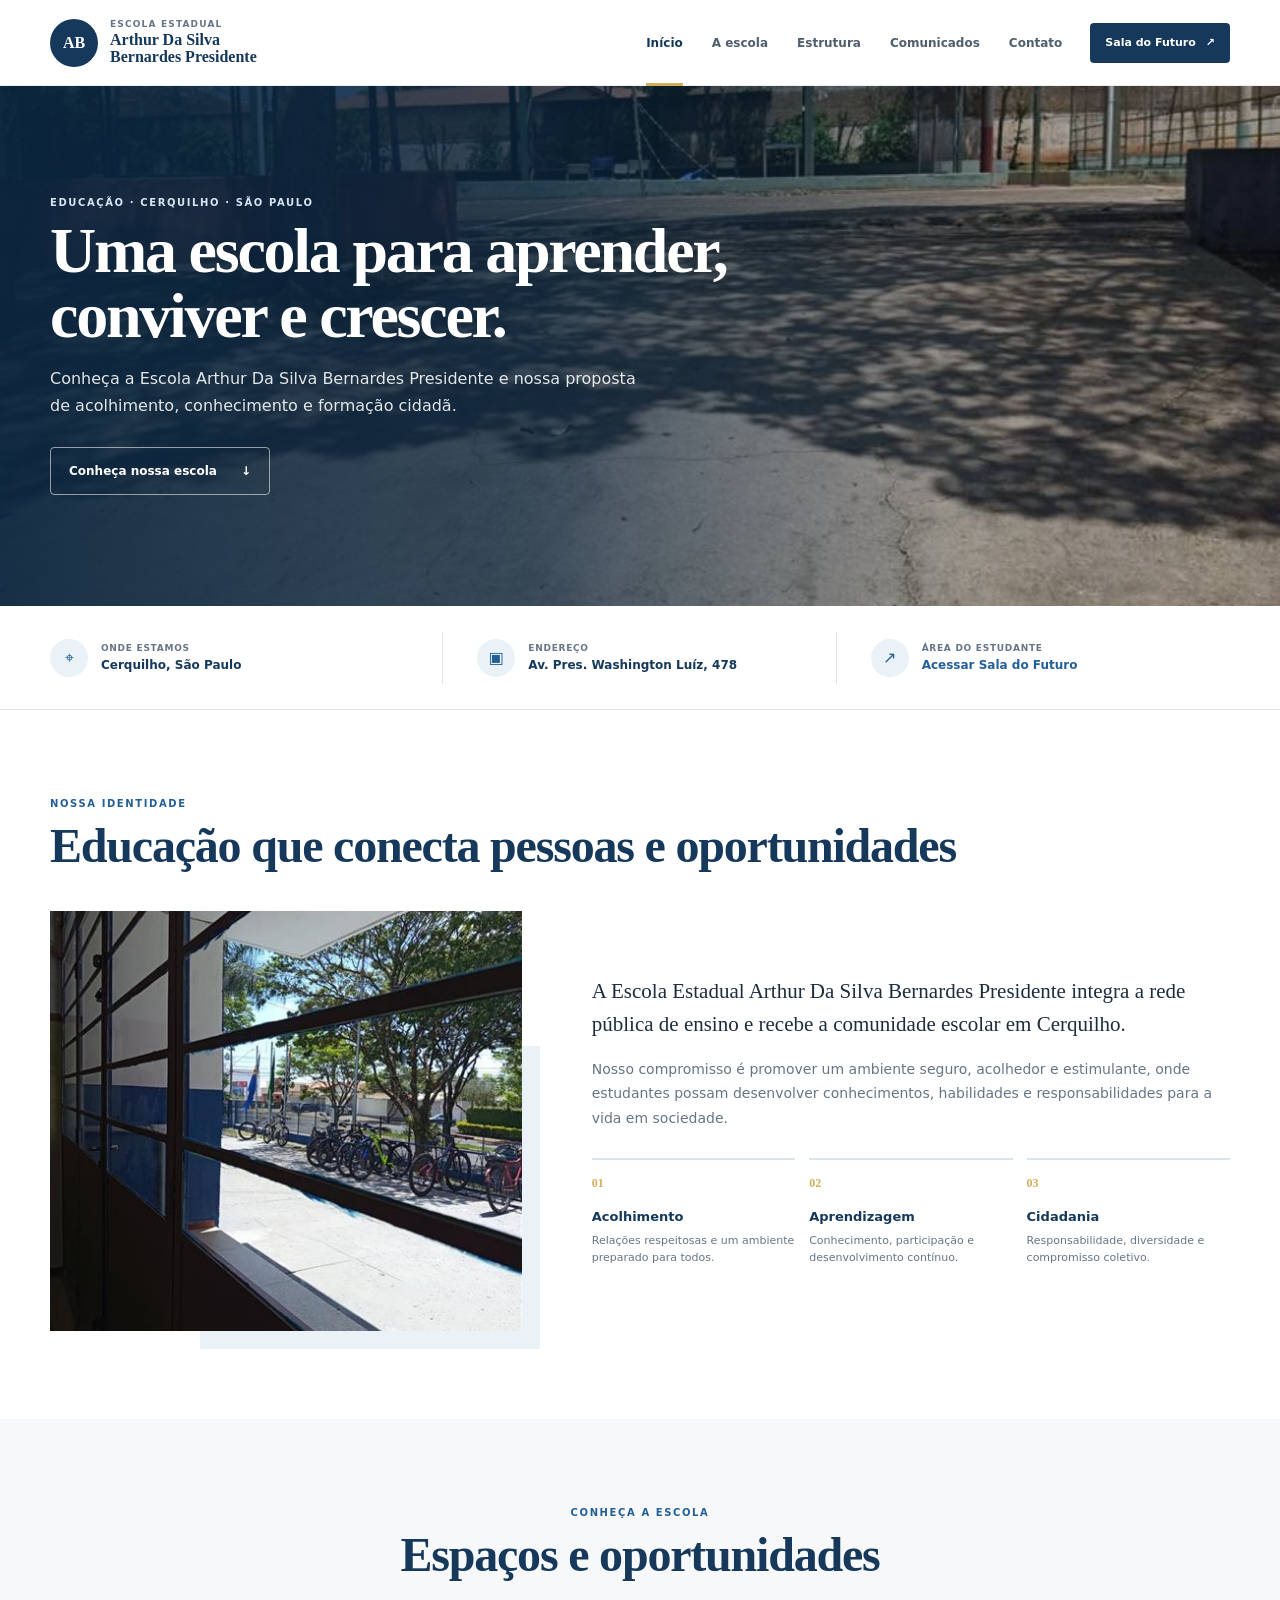
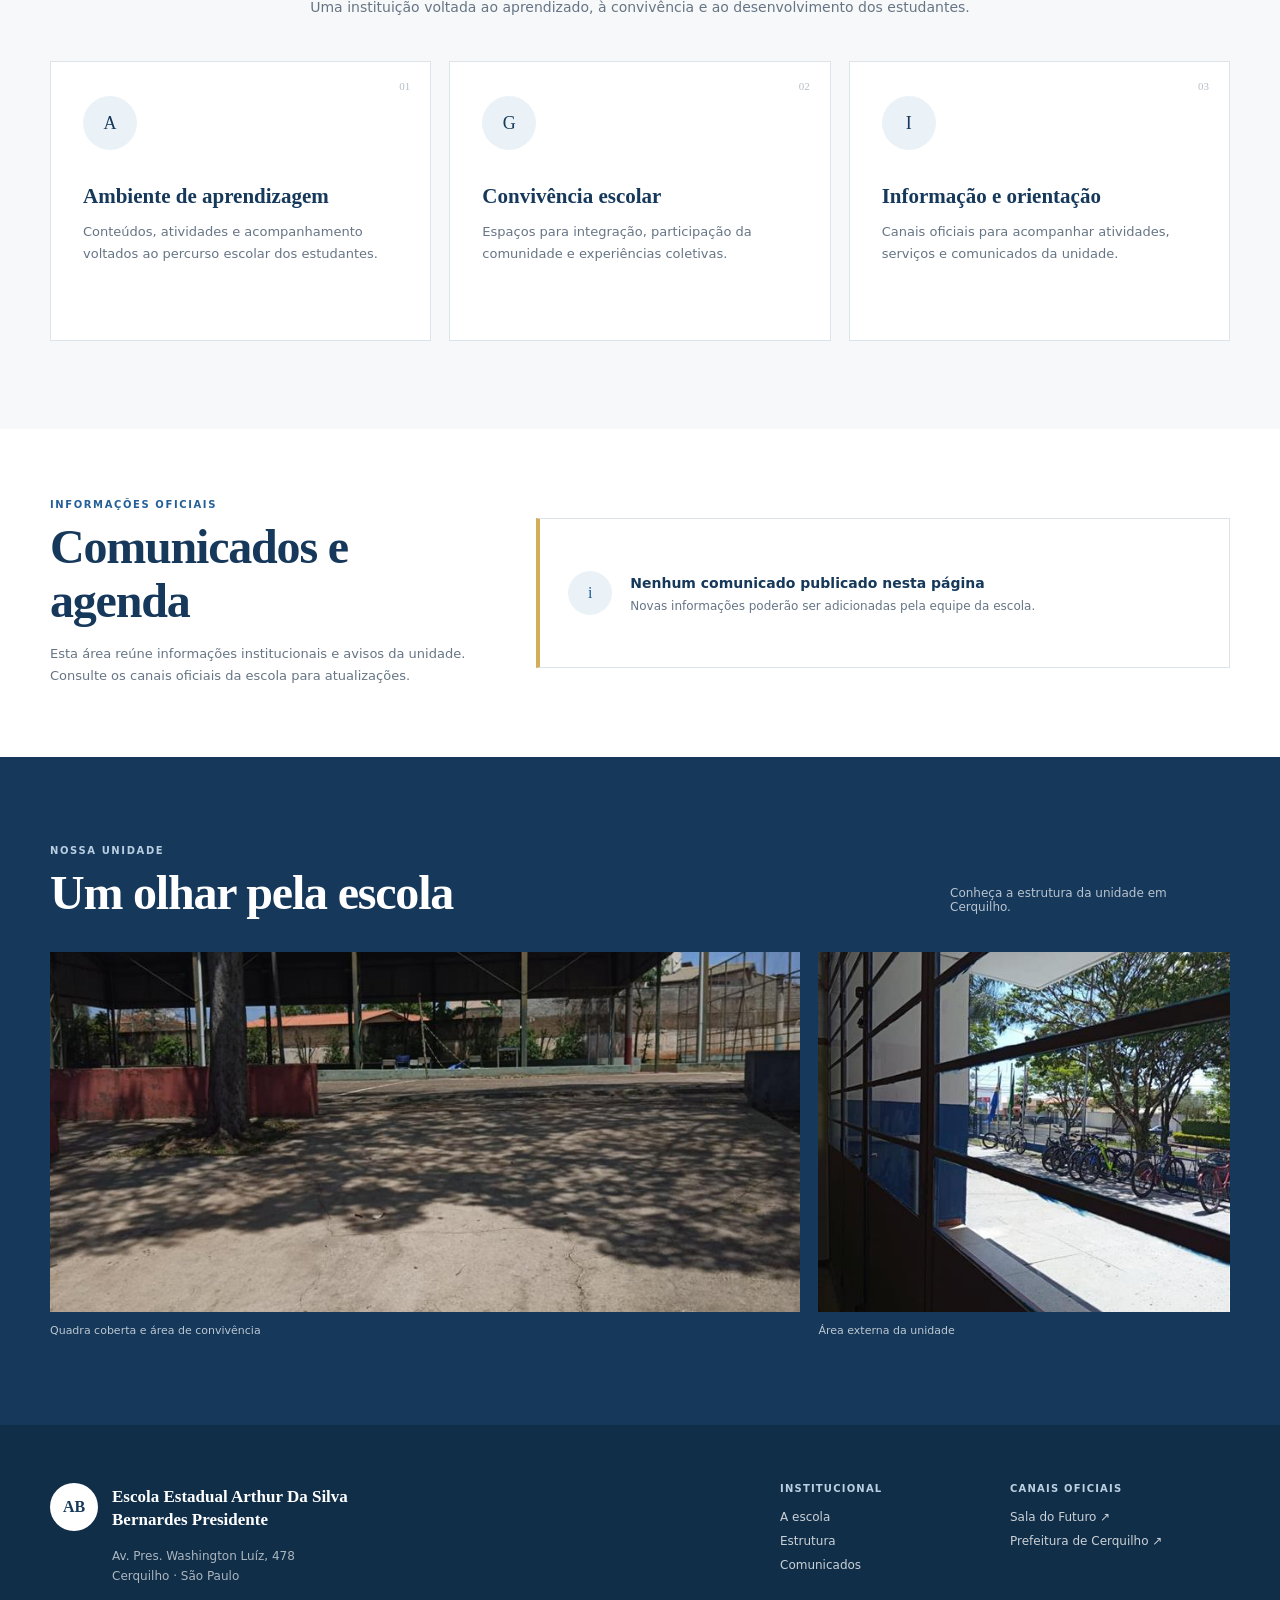
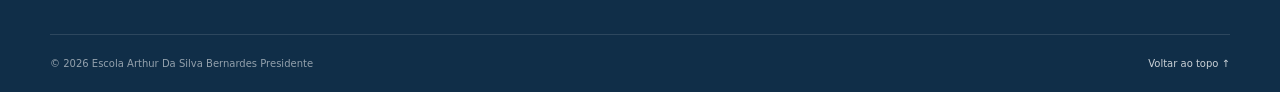
==== commit 6358e8af: "sim" ====
--- a/index.html
+++ b/index.html
@@ -1,137 +1,183 @@
-<!DOCTYPE html>
-<html lang="pt-BR">
-<head>
-    <meta charset="UTF-8">
-    <meta name="viewport" content="width=device-width, initial-scale=1.0">
-    <meta name="description" content="Conheça a Escola Arthur da Silva Bernardes Presidente, em Cerquilho, São Paulo. Encontre informações sobre a escola, seus espaços e serviços oficiais.">
-    <meta name="theme-color" content="#f7f5ef">
-    <title>Escola Arthur da Silva Bernardes Presidente | Cerquilho, SP</title>
-    <link rel="stylesheet" href="style.css">
-    <script src="javascript.js" defer></script>
-</head>
-<body>
-    <a class="skip-link" href="#conteudo">Pular para o conteúdo</a>
-
-    <header class="site-header">
-        <div class="header-inner">
-            <a class="brand" href="#inicio" aria-label="Escola Arthur da Silva Bernardes Presidente, início">
-                <span class="brand-mark" aria-hidden="true">AB</span>
-                <span class="brand-name">
-                    <strong>Escola</strong>
-                    <span>Arthur da Silva Bernardes Presidente</span>
-                </span>
-            </a>
-
-            <button class="menu-toggle" type="button" aria-expanded="false" aria-controls="site-nav" aria-label="Abrir menu">
-                <span></span><span></span><span></span>
-            </button>
-            <nav class="site-nav" id="site-nav" aria-label="Navegação principal">
-                <a href="#inicio">Início</a>
-                <a href="#escola">A escola</a>
-                <a href="#espacos">Nossos espaços</a>
-                <a href="#servicos">Serviços</a>
-                <a class="nav-contact" href="#localizacao">Como chegar <span aria-hidden="true">↗</span></a>
-            </nav>
-        </div>
-    </header>
-
-    <main id="conteudo">
-        <section class="hero" id="inicio" aria-labelledby="hero-title">
-            <div class="hero-content">
-                <p class="eyebrow"><span></span> EDUCAÇÃO PÚBLICA · CERQUILHO, SP</p>
-                <h1 id="hero-title">Um lugar para aprender, crescer e <em>construir o futuro.</em></h1>
-                <p class="hero-description">Seja bem-vindo à Escola Arthur da Silva Bernardes Presidente. Este é o espaço para conhecer nossa unidade e encontrar serviços importantes para a comunidade escolar.</p>
-                <div class="hero-actions">
-                    <a class="button button-primary" href="#escola">Conheça a escola <span aria-hidden="true">↓</span></a>
-                    <a class="text-link" href="https://saladofuturo.educacao.sp.gov.br/" target="_blank" rel="noopener noreferrer">Acessar Sala do Futuro <span aria-hidden="true">↗</span></a>
-                </div>
-                <div class="hero-location"><span aria-hidden="true">⌖</span> Cerquilho, São Paulo</div>
-            </div>
-            <div class="hero-image-wrap">
-                <img class="hero-image" src="images/escola-quadra-optimized.jpg" srcset="images/escola-quadra-optimized-480.jpg 480w, images/escola-quadra-optimized.jpg 900w" sizes="(max-width: 760px) calc(100vw - 36px), 49vw" alt="Quadra coberta da Escola Arthur da Silva Bernardes Presidente" fetchpriority="high" decoding="async">
-                <div class="image-caption"><span class="caption-mark" aria-hidden="true">AB</span><span><strong>Escola Arthur da Silva Bernardes Presidente</strong><small>Cerquilho · SP</small></span></div>
-            </div>
-            <a class="scroll-cue" href="#escola" aria-label="Role para conhecer a escola"><span aria-hidden="true">↓</span></a>
-        </section>
-
-        <section class="intro section-wrap" id="escola" aria-labelledby="school-title">
-            <div class="intro-heading">
-                <p class="eyebrow">NOSSA ESCOLA</p>
-                <h2 id="school-title">Uma comunidade que aprende <em>junta.</em></h2>
-            </div>
-            <div class="intro-copy">
-                <p>A Escola Arthur da Silva Bernardes Presidente está localizada em Cerquilho, no interior de São Paulo. Este site reúne informações institucionais e caminhos para serviços públicos ligados à vida escolar.</p>
-                <p>As informações de contato, horários e comunicados serão incluídos após confirmação pela equipe da escola.</p>
-                <a class="text-link" href="#espacos">Veja os espaços da escola <span aria-hidden="true">→</span></a>
-            </div>
-        </section>
-
-        <section class="spaces-section" id="espacos" aria-labelledby="spaces-title">
-            <div class="section-wrap">
-                <div class="section-heading">
-                    <div>
-                        <p class="eyebrow">CONHEÇA POR DENTRO</p>
-                        <h2 id="spaces-title">Espaços para <em>descobrir.</em></h2>
-                    </div>
-                    <p>Um pouco da estrutura da nossa unidade escolar.</p>
-                </div>
-                <div class="photo-grid">
-                    <figure class="photo-card"><img src="images/escola-galeria-01.jpeg" alt="Salão interno com palco e mesas da escola" loading="lazy" decoding="async"></figure>
-                    <figure class="photo-card"><img src="images/escola-galeria-02.jpeg" alt="Fachada interna da escola vista do pátio" loading="lazy" decoding="async"></figure>
-                    <figure class="photo-card"><img src="images/escola-galeria-03.jpeg" alt="Salão da escola com mesas e palco ao fundo" loading="lazy" decoding="async"></figure>
-                    <figure class="photo-card"><img src="images/escola-galeria-04.jpeg" alt="Pátio coberto entre os prédios da escola" loading="lazy" decoding="async"></figure>
-                    <figure class="photo-card"><img src="images/escola-galeria-05.jpeg" alt="Quadra coberta e área externa da escola" loading="lazy" decoding="async"></figure>
-                    <figure class="photo-card"><img src="images/escola-galeria-06.jpeg" alt="Área verde arborizada da escola" loading="lazy" decoding="async"></figure>
-                    <figure class="photo-card"><img src="images/escola-galeria-07.jpeg" alt="Corredor coberto com vista para o pátio da escola" loading="lazy" decoding="async"></figure>
-                    <figure class="photo-card"><img src="images/escola-galeria-08.jpeg" alt="Salão coberto com mesas de pingue-pongue" loading="lazy" decoding="async"></figure>
-                    <figure class="photo-card"><img src="images/escola-bicicletario-optimized.jpg" srcset="images/escola-bicicletario-optimized-480.jpg 480w, images/escola-bicicletario-optimized.jpg 900w" sizes="(max-width: 700px) calc(50vw - 26px), 32vw" alt="Área externa e bicicletário da escola" loading="lazy" decoding="async"></figure>
-                    <figure class="photo-card"><img src="images/escola-quadra-optimized.jpg" srcset="images/escola-quadra-optimized-480.jpg 480w, images/escola-quadra-optimized.jpg 900w" sizes="(max-width: 700px) calc(50vw - 26px), 32vw" alt="Quadra coberta da escola" loading="lazy" decoding="async"></figure>
-                </div>
-            </div>
-        </section>
-
-        <section class="services-section section-wrap" id="servicos" aria-labelledby="services-title">
-            <div class="services-intro">
-                <p class="eyebrow">CANAIS OFICIAIS</p>
-                <h2 id="services-title">Serviços para a <em>comunidade.</em></h2>
-                <p>Encontre os principais canais oficiais relacionados à escola e ao município.</p>
-            </div>
-            <div class="service-links">
-                <a class="service-link" href="https://saladofuturo.educacao.sp.gov.br/" target="_blank" rel="noopener noreferrer">
-                    <span class="service-number">01</span>
-                    <span class="service-copy"><strong>Sala do Futuro</strong><small>Acesse as plataformas e serviços educacionais da Secretaria da Educação de São Paulo.</small></span>
-                    <span class="service-arrow" aria-hidden="true">↗</span>
-                </a>
-                <a class="service-link" href="https://www.cerquilho.sp.gov.br/" target="_blank" rel="noopener noreferrer">
-                    <span class="service-number">02</span>
-                    <span class="service-copy"><strong>Prefeitura de Cerquilho</strong><small>Consulte informações e serviços oficiais do município.</small></span>
-                    <span class="service-arrow" aria-hidden="true">↗</span>
-                </a>
-            </div>
-        </section>
-
-        <section class="location-section" id="localizacao" aria-labelledby="location-title">
-            <div class="location-inner section-wrap">
-                <div>
-                    <p class="eyebrow">ONDE ESTAMOS</p>
-                    <h2 id="location-title">Estamos em <em>Cerquilho.</em></h2>
-                    <p class="location-copy">Escola Arthur da Silva Bernardes Presidente<br>Av. Pres. Washington Luíz, 478 · Cerquilho, SP</p>
-                    <a class="button button-light" href="https://www.google.com/maps/search/?api=1&query=Av.+Pres.+Washington+Lu%C3%ADz%2C+478%2C+Cerquilho%2C+SP" target="_blank" rel="noopener noreferrer">Ver localização <span aria-hidden="true">↗</span></a>
-                </div>
-                <div class="location-stamp" aria-hidden="true"><span>AB</span><small>CERQUILHO<br>SÃO PAULO</small></div>
-            </div>
-        </section>
-    </main>
-
-    <footer class="site-footer">
-        <div class="footer-inner">
-            <a class="brand footer-brand" href="#inicio" aria-label="Voltar ao início">
-                <span class="brand-mark" aria-hidden="true">AB</span>
-                <span class="brand-name"><strong>Escola</strong><span>Arthur da Silva Bernardes Presidente</span></span>
-            </a>
-            <p>Informações institucionais sujeitas à validação da equipe escolar.</p>
-            <span class="footer-city">Cerquilho · São Paulo</span>
-        </div>
-    </footer>
-</body>
-</html>
+<!DOCTYPE html>
+<html lang="pt-BR">
+<head>
+    <meta charset="UTF-8">
+    <meta name="viewport" content="width=device-width, initial-scale=1.0">
+    <meta name="description" content="Escola Arthur Da Silva Bernardes Presidente, em Cerquilho, São Paulo. Conheça nossa instituição, estrutura e canais oficiais.">
+    <meta name="theme-color" content="#15385b">
+    <title>Escola Arthur Da Silva Bernardes Presidente | Cerquilho</title>
+    <link rel="stylesheet" href="style.css">
+    <script src="javascript.js" defer></script>
+</head>
+<body>
+    <a class="skip-link" href="#conteudo">Pular para o conteúdo</a>
+
+    <header class="site-header">
+        <div class="header-inner">
+            <a class="brand" href="#inicio" aria-label="Página inicial da Escola Arthur Da Silva Bernardes Presidente">
+                <span class="brand-mark" aria-hidden="true">AB</span>
+                <span class="brand-copy">
+                    <small>Escola Estadual</small>
+                    <strong>Arthur Da Silva<br>Bernardes Presidente</strong>
+                </span>
+            </a>
+
+            <button class="menu-toggle" type="button" aria-expanded="false" aria-controls="main-nav" aria-label="Abrir menu">
+                <span></span><span></span><span></span>
+            </button>
+
+            <nav class="main-nav" id="main-nav" aria-label="Navegação principal">
+                <a class="is-active" href="#inicio">Início</a>
+                <a href="#institucional">A escola</a>
+                <a href="#estrutura">Estrutura</a>
+                <a href="#comunicados">Comunicados</a>
+                <a href="#contato">Contato</a>
+            </nav>
+
+            <a class="portal-button" href="https://saladofuturo.educacao.sp.gov.br/" target="_blank" rel="noopener noreferrer">
+                Sala do Futuro <span aria-hidden="true">↗</span>
+            </a>
+        </div>
+    </header>
+
+    <main id="conteudo">
+        <section class="hero" id="inicio" aria-labelledby="hero-title">
+            <img src="images/escola-quadra-optimized.jpg" srcset="images/escola-quadra-optimized-480.jpg 480w, images/escola-quadra-optimized.jpg 900w" sizes="100vw" alt="Quadra coberta da Escola Arthur Da Silva Bernardes Presidente" fetchpriority="high" decoding="async">
+            <div class="hero-overlay"></div>
+            <div class="hero-inner">
+                <p class="eyebrow light">Educação · Cerquilho · São Paulo</p>
+                <h1 id="hero-title">Uma escola para aprender,<br>conviver e crescer.</h1>
+                <p>Conheça a Escola Arthur Da Silva Bernardes Presidente e nossa proposta de acolhimento, conhecimento e formação cidadã.</p>
+                <a class="hero-button" href="#institucional">Conheça nossa escola <span aria-hidden="true">↓</span></a>
+            </div>
+        </section>
+
+        <section class="quick-info" aria-label="Informações da unidade">
+            <div class="quick-info-inner">
+                <article>
+                    <span class="info-icon" aria-hidden="true">⌖</span>
+                    <div><small>Onde estamos</small><strong>Cerquilho, São Paulo</strong></div>
+                </article>
+                <article>
+                    <span class="info-icon" aria-hidden="true">▣</span>
+                    <div><small>Endereço</small><strong>Av. Pres. Washington Luíz, 478</strong></div>
+                </article>
+                <a href="https://saladofuturo.educacao.sp.gov.br/" target="_blank" rel="noopener noreferrer">
+                    <span class="info-icon" aria-hidden="true">↗</span>
+                    <div><small>Área do estudante</small><strong>Acessar Sala do Futuro</strong></div>
+                </a>
+            </div>
+        </section>
+
+        <section class="institutional section" id="institucional" aria-labelledby="institutional-title">
+            <div class="section-inner">
+                <div class="section-heading">
+                    <p class="eyebrow">Nossa identidade</p>
+                    <h2 id="institutional-title">Educação que conecta pessoas e oportunidades</h2>
+                </div>
+                <div class="institutional-grid">
+                    <div class="institutional-photo">
+                        <img src="images/escola-bicicletario-optimized.jpg" srcset="images/escola-bicicletario-optimized-480.jpg 480w, images/escola-bicicletario-optimized.jpg 900w" sizes="(max-width: 820px) calc(100vw - 40px), 44vw" alt="Área externa e bicicletário da escola" loading="lazy" decoding="async">
+                    </div>
+                    <div class="institutional-content">
+                        <p class="lead">A Escola Estadual Arthur Da Silva Bernardes Presidente integra a rede pública de ensino e recebe a comunidade escolar em Cerquilho.</p>
+                        <p>Nosso compromisso é promover um ambiente seguro, acolhedor e estimulante, onde estudantes possam desenvolver conhecimentos, habilidades e responsabilidades para a vida em sociedade.</p>
+                        <div class="values-grid" aria-label="Valores institucionais">
+                            <article><strong>01</strong><h3>Acolhimento</h3><p>Relações respeitosas e um ambiente preparado para todos.</p></article>
+                            <article><strong>02</strong><h3>Aprendizagem</h3><p>Conhecimento, participação e desenvolvimento contínuo.</p></article>
+                            <article><strong>03</strong><h3>Cidadania</h3><p>Responsabilidade, diversidade e compromisso coletivo.</p></article>
+                        </div>
+                    </div>
+                </div>
+            </div>
+        </section>
+
+        <section class="structure section" id="estrutura" aria-labelledby="structure-title">
+            <div class="section-inner">
+                <div class="section-heading centered">
+                    <p class="eyebrow">Conheça a escola</p>
+                    <h2 id="structure-title">Espaços e oportunidades</h2>
+                    <p>Uma instituição voltada ao aprendizado, à convivência e ao desenvolvimento dos estudantes.</p>
+                </div>
+                <div class="feature-grid">
+                    <article class="feature-card">
+                        <span class="feature-number">01</span>
+                        <div class="feature-icon" aria-hidden="true">A</div>
+                        <h3>Ambiente de aprendizagem</h3>
+                        <p>Conteúdos, atividades e acompanhamento voltados ao percurso escolar dos estudantes.</p>
+                    </article>
+                    <article class="feature-card">
+                        <span class="feature-number">02</span>
+                        <div class="feature-icon" aria-hidden="true">G</div>
+                        <h3>Convivência escolar</h3>
+                        <p>Espaços para integração, participação da comunidade e experiências coletivas.</p>
+                    </article>
+                    <article class="feature-card">
+                        <span class="feature-number">03</span>
+                        <div class="feature-icon" aria-hidden="true">I</div>
+                        <h3>Informação e orientação</h3>
+                        <p>Canais oficiais para acompanhar atividades, serviços e comunicados da unidade.</p>
+                    </article>
+                </div>
+            </div>
+        </section>
+
+        <section class="announcements section" id="comunicados" aria-labelledby="announcements-title">
+            <div class="section-inner announcements-inner">
+                <div>
+                    <p class="eyebrow">Informações oficiais</p>
+                    <h2 id="announcements-title">Comunicados e agenda</h2>
+                    <p>Esta área reúne informações institucionais e avisos da unidade. Consulte os canais oficiais da escola para atualizações.</p>
+                </div>
+                <div class="announcement-empty">
+                    <span aria-hidden="true">i</span>
+                    <div><strong>Nenhum comunicado publicado nesta página</strong><p>Novas informações poderão ser adicionadas pela equipe da escola.</p></div>
+                </div>
+            </div>
+        </section>
+
+        <section class="gallery section" aria-labelledby="gallery-title">
+            <div class="section-inner">
+                <div class="gallery-heading">
+                    <div><p class="eyebrow">Nossa unidade</p><h2 id="gallery-title">Um olhar pela escola</h2></div>
+                    <p>Conheça a estrutura da unidade em Cerquilho.</p>
+                </div>
+                <div class="gallery-grid">
+                    <figure>
+                        <img src="images/escola-quadra-optimized.jpg" srcset="images/escola-quadra-optimized-480.jpg 480w, images/escola-quadra-optimized.jpg 900w" sizes="(max-width: 640px) calc(100vw - 40px), 62vw" alt="Quadra coberta da escola" loading="lazy" decoding="async">
+                        <figcaption>Quadra coberta e área de convivência</figcaption>
+                    </figure>
+                    <figure>
+                        <img src="images/escola-bicicletario-optimized.jpg" srcset="images/escola-bicicletario-optimized-480.jpg 480w, images/escola-bicicletario-optimized.jpg 900w" sizes="(max-width: 640px) calc(100vw - 40px), 38vw" alt="Área externa e bicicletário da escola" loading="lazy" decoding="async">
+                        <figcaption>Área externa da unidade</figcaption>
+                    </figure>
+                </div>
+            </div>
+        </section>
+    </main>
+
+    <footer class="site-footer" id="contato">
+        <div class="footer-inner">
+            <div class="footer-school">
+                <span class="brand-mark" aria-hidden="true">AB</span>
+                <div><strong>Escola Estadual Arthur Da Silva<br>Bernardes Presidente</strong><p>Av. Pres. Washington Luíz, 478<br>Cerquilho · São Paulo</p></div>
+            </div>
+            <div class="footer-links">
+                <strong>Institucional</strong>
+                <a href="#institucional">A escola</a>
+                <a href="#estrutura">Estrutura</a>
+                <a href="#comunicados">Comunicados</a>
+            </div>
+            <div class="footer-links">
+                <strong>Canais oficiais</strong>
+                <a href="https://saladofuturo.educacao.sp.gov.br/" target="_blank" rel="noopener noreferrer">Sala do Futuro ↗</a>
+                <a href="https://www.cerquilho.sp.gov.br/" target="_blank" rel="noopener noreferrer">Prefeitura de Cerquilho ↗</a>
+            </div>
+        </div>
+        <div class="footer-bottom">
+            <span>© <span id="current-year">2026</span> Escola Arthur Da Silva Bernardes Presidente</span>
+            <a href="#inicio">Voltar ao topo ↑</a>
+        </div>
+    </footer>
+</body>
+</html>
--- a/style.css
+++ b/style.css
@@ -1,191 +1,201 @@
-:root {
-	color-scheme: light;
-	--ink: #19372f;
-	--muted: #64736d;
-	--paper: #f7f5ef;
-	--white: #fff;
-	--green: #245c49;
-	--green-dark: #193f34;
-	--lime: #d3e2a8;
-	--line: #e5e3d9;
-	--font-body: "Segoe UI", system-ui, -apple-system, BlinkMacSystemFont, sans-serif;
-}
-
-* { box-sizing: border-box; }
-html { scroll-behavior: smooth; scroll-padding-top: 85px; }
-body { margin: 0; background: var(--paper); color: var(--ink); font-family: var(--font-body); -webkit-font-smoothing: antialiased; }
-a { color: inherit; text-decoration: none; }
-button { color: inherit; font: inherit; }
-img { max-width: 100%; }
-.skip-link { position: fixed; z-index: 20; top: 8px; left: 8px; padding: 12px 16px; transform: translateY(-160%); background: var(--white); color: var(--ink); }
-.skip-link:focus { transform: translateY(0); }
-
-.site-header { position: sticky; z-index: 10; top: 0; background: rgba(247, 245, 239, .96); backdrop-filter: blur(14px); }
-.header-inner { display: flex; width: min(100% - 72px, 1320px); height: 82px; align-items: center; justify-content: space-between; margin: auto; border-bottom: 1px solid var(--line); }
-.brand { display: flex; align-items: center; gap: 12px; }
-.brand-mark { display: grid; width: 43px; height: 43px; flex: 0 0 auto; place-items: center; border-radius: 50%; background: var(--green); color: var(--white); font-family: Georgia, serif; font-size: 15px; font-weight: 700; letter-spacing: -.08em; }
-.brand-name { display: flex; max-width: 265px; flex-direction: column; gap: 3px; }
-.brand-name strong { font-family: Georgia, serif; font-size: 12px; letter-spacing: .025em; }
-.brand-name span { color: var(--muted); font-size: 10px; line-height: 1.3; }
-.site-nav { display: flex; height: 100%; align-items: center; gap: clamp(18px, 2.5vw, 36px); }
-.site-nav a { position: relative; display: inline-flex; min-height: 42px; align-items: center; color: #485d54; font-size: 11px; font-weight: 600; transition: color .18s ease; }
-.site-nav a:not(.nav-contact)::after { position: absolute; right: 0; bottom: 13px; left: 0; height: 1px; background: var(--green); content: ""; transform: scaleX(0); transform-origin: left; transition: transform .18s ease; }
-.site-nav a:hover { color: var(--green); }
-.site-nav a:hover::after { transform: scaleX(1); }
-.site-nav .nav-contact { min-height: 40px; gap: 10px; padding: 0 15px; border: 1px solid #bdc9bc; border-radius: 3px; color: var(--green); }
-.menu-toggle { display: none; }
-
-.hero { position: relative; display: grid; width: min(100% - 72px, 1320px); min-height: min(650px, calc(100vh - 82px)); grid-template-columns: 1fr 1.04fr; align-items: center; gap: clamp(38px, 7vw, 110px); margin: 0 auto; padding: 64px 0 82px; }
-.hero-content { max-width: 560px; padding: 12px 0; }
-.eyebrow { display: flex; align-items: center; gap: 9px; margin: 0 0 21px; color: var(--green); font-size: 9px; font-weight: 700; letter-spacing: .15em; }
-.eyebrow > span { width: 7px; height: 7px; border-radius: 50%; background: #a4b86e; }
-h1, h2, p { overflow-wrap: anywhere; }
-.hero h1 { max-width: 590px; margin: 0; font-family: Georgia, "Times New Roman", serif; font-size: clamp(44px, 5.2vw, 72px); font-weight: 400; letter-spacing: -.055em; line-height: 1.04; }
-h1 em, h2 em { color: var(--green); font-weight: 400; }
-.hero-description { max-width: 440px; margin: 23px 0 0; color: var(--muted); font-size: 13px; line-height: 1.85; }
-.hero-actions { display: flex; flex-wrap: wrap; align-items: center; gap: 24px; margin-top: 29px; }
-.button { display: inline-flex; min-height: 47px; align-items: center; justify-content: center; gap: 23px; padding: 0 17px; border: 1px solid transparent; border-radius: 2px; font-size: 11px; font-weight: 700; transition: background .18s ease, color .18s ease, transform .18s ease; }
-.button:hover { transform: translateY(-2px); }
-.button-primary { background: var(--green); color: var(--white); }
-.button-primary:hover { background: var(--green-dark); }
-.text-link { display: inline-flex; align-items: center; gap: 9px; color: var(--green); font-size: 11px; font-weight: 700; }
-.text-link:hover { text-decoration: underline; text-underline-offset: 4px; }
-.hero-location { display: flex; align-items: center; gap: 8px; margin-top: 42px; color: #7a867f; font-size: 10px; letter-spacing: .035em; }
-.hero-location span { color: var(--green); font-size: 20px; }
-.hero-image-wrap { position: relative; min-width: 0; padding: 0 0 32px 32px; }
-.hero-image-wrap::before { position: absolute; z-index: -1; top: 27px; right: 24px; bottom: 7px; left: 0; background: var(--lime); content: ""; }
-.hero-image { display: block; width: 100%; height: clamp(350px, 41vw, 535px); object-fit: cover; }
-.image-caption { position: absolute; right: 0; bottom: 0; display: flex; min-width: 255px; align-items: center; gap: 11px; padding: 13px 15px; background: var(--white); box-shadow: 0 8px 26px rgba(25, 55, 47, .08); }
-.caption-mark { display: grid; width: 34px; height: 34px; flex: 0 0 auto; place-items: center; border-radius: 50%; background: var(--green); color: var(--white); font-family: Georgia, serif; font-size: 11px; font-weight: 700; }
-.image-caption > span:last-child { display: flex; flex-direction: column; gap: 4px; }
-.image-caption strong { font-family: Georgia, serif; font-size: 11px; }
-.image-caption small { color: var(--muted); font-size: 9px; }
-.scroll-cue { position: absolute; bottom: 25px; left: 0; display: grid; width: 30px; height: 30px; place-items: center; border: 1px solid #d6d9cd; border-radius: 50%; color: var(--green); }
-
-.section-wrap { width: min(100% - 72px, 1120px); margin: 0 auto; }
-.intro { display: grid; grid-template-columns: 1fr 1fr; gap: clamp(48px, 10vw, 150px); padding-top: 96px; padding-bottom: 105px; border-top: 1px solid var(--line); }
-.intro .eyebrow, .section-heading .eyebrow, .services-intro .eyebrow, .location-inner .eyebrow { margin-bottom: 17px; }
-.intro h2, .section-heading h2, .services-intro h2, .location-inner h2 { margin: 0; font-family: Georgia, "Times New Roman", serif; font-size: clamp(34px, 4vw, 51px); font-weight: 400; letter-spacing: -.05em; line-height: 1.13; }
-.intro-copy { max-width: 500px; padding-top: 30px; }
-.intro-copy p, .services-intro > p:last-child { margin: 0 0 15px; color: var(--muted); font-size: 12px; line-height: 1.9; }
-.intro-copy .text-link { margin-top: 8px; }
-
-.spaces-section { padding: 83px 0 94px; background: #eeede5; }
-.section-heading { display: flex; align-items: end; justify-content: space-between; gap: 30px; margin-bottom: 37px; }
-.section-heading > p { max-width: 270px; margin: 0 0 5px; color: var(--muted); font-size: 11px; line-height: 1.7; }
-.photo-grid { columns: 3; column-gap: 18px; }
-.photo-card { overflow: hidden; margin: 0 0 18px; break-inside: avoid; border-radius: 3px; background: var(--white); box-shadow: 0 5px 16px rgba(25, 55, 47, .08); }
-.photo-card img { display: block; width: 100%; aspect-ratio: 4 / 5; object-fit: cover; transition: transform .35s ease; }
-.photo-card:nth-child(3n + 2) img { aspect-ratio: 1 / 1; }
-.photo-card:nth-child(4n) img { aspect-ratio: 4 / 3; }
-.photo-card:hover img { transform: scale(1.035); }
-
-.services-section { display: grid; grid-template-columns: .85fr 1.15fr; gap: clamp(44px, 9vw, 130px); padding-top: 102px; padding-bottom: 105px; }
-.services-intro h2 { max-width: 400px; }
-.services-intro > p:last-child { max-width: 300px; margin-top: 16px; }
-.service-links { border-top: 1px solid var(--line); }
-.service-link { display: grid; min-height: 104px; grid-template-columns: 40px 1fr 20px; align-items: center; gap: 15px; border-bottom: 1px solid var(--line); transition: padding .18s ease; }
-.service-link:hover { padding-right: 7px; padding-left: 7px; }
-.service-number { align-self: start; padding-top: 27px; color: #85917d; font-size: 9px; }
-.service-copy { display: flex; flex-direction: column; gap: 6px; }
-.service-copy strong { font-family: Georgia, serif; font-size: 17px; font-weight: 400; }
-.service-copy small { max-width: 420px; color: var(--muted); font-size: 10px; line-height: 1.6; }
-.service-arrow { color: var(--green); font-size: 17px; }
-
-.location-section { padding: 76px 0; background: var(--green-dark); color: var(--white); }
-.location-inner { display: flex; align-items: center; justify-content: space-between; gap: 35px; }
-.location-inner .eyebrow { color: var(--lime); }
-.location-inner h2 em { color: var(--lime); }
-.location-copy { margin: 19px 0 22px; color: #d2dcd5; font-size: 11px; line-height: 1.9; }
-.button-light { background: var(--lime); color: var(--green-dark); }
-.button-light:hover { background: var(--white); }
-.location-stamp { display: flex; width: 178px; height: 178px; flex: 0 0 auto; align-items: center; justify-content: center; flex-direction: column; gap: 9px; border: 1px solid rgba(255,255,255,.32); border-radius: 50%; color: var(--lime); transform: rotate(-10deg); }
-.location-stamp span { font-family: Georgia, serif; font-size: 45px; font-weight: 700; letter-spacing: -.1em; }
-.location-stamp small { font-size: 8px; letter-spacing: .18em; line-height: 1.6; text-align: center; }
-
-.site-footer { background: var(--paper); }
-.footer-inner { display: flex; width: min(100% - 72px, 1320px); min-height: 105px; align-items: center; justify-content: space-between; gap: 22px; margin: auto; }
-.footer-brand .brand-mark { width: 36px; height: 36px; font-size: 12px; }
-.footer-brand .brand-name strong { font-size: 10px; }
-.footer-brand .brand-name span, .footer-inner > p, .footer-city { font-size: 9px; }
-.footer-inner > p { margin: 0; color: var(--muted); }
-.footer-city { color: #7a867f; }
-
-a:focus-visible, button:focus-visible { outline: 3px solid #829e54; outline-offset: 4px; }
-
-@media (max-width: 900px) {
-	.header-inner, .footer-inner { width: min(100% - 48px, 1320px); }
-	.hero { width: min(100% - 48px, 1320px); gap: 35px; }
-	.section-wrap { width: min(100% - 48px, 1120px); }
-	.hero h1 { font-size: clamp(42px, 6vw, 58px); }
-	.site-nav { gap: 17px; }
-	.site-nav a { font-size: 10px; }
-	.services-section { gap: 45px; }
-}
-
-@media (max-width: 700px) {
-	html { scroll-padding-top: 68px; }
-	.header-inner { width: calc(100% - 36px); height: 68px; }
-	.brand { gap: 9px; }
-	.brand-mark { width: 38px; height: 38px; }
-	.brand-name { max-width: 220px; }
-	.brand-name strong { font-size: 10px; }
-	.brand-name span { font-size: 9px; }
-	.menu-toggle { display: flex; width: 40px; height: 40px; flex: 0 0 auto; align-items: center; justify-content: center; flex-direction: column; gap: 5px; border: 1px solid var(--line); border-radius: 2px; background: transparent; cursor: pointer; }
-	.menu-toggle span { width: 17px; height: 1.5px; background: var(--ink); transition: transform .18s ease; }
-	.menu-toggle[aria-expanded="true"] span:first-child { transform: translateY(3.25px) rotate(45deg); }
-	.menu-toggle[aria-expanded="true"] span:nth-child(2) { opacity: 0; }
-	.menu-toggle[aria-expanded="true"] span:last-child { transform: translateY(-3.25px) rotate(-45deg); }
-	.site-nav { position: absolute; top: 68px; right: 0; left: 0; display: none; height: auto; align-items: stretch; flex-direction: column; gap: 0; padding: 7px 18px 17px; border-bottom: 1px solid var(--line); background: var(--paper); box-shadow: 0 14px 20px rgba(25, 55, 47, .07); }
-	.site-nav.is-open { display: flex; }
-	.site-nav a { min-height: 44px; font-size: 12px; }
-	.site-nav a:not(.nav-contact)::after { display: none; }
-	.site-nav .nav-contact { justify-content: center; margin-top: 7px; }
-	.hero { width: calc(100% - 36px); min-height: auto; grid-template-columns: 1fr; gap: 35px; padding: 54px 0 68px; }
-	.hero-content { max-width: none; }
-	.eyebrow { margin-bottom: 15px; font-size: 8px; }
-	.hero h1 { max-width: 540px; font-size: clamp(42px, 12vw, 62px); }
-	.hero-description { margin-top: 17px; font-size: 12px; }
-	.hero-actions { gap: 18px; margin-top: 22px; }
-	.hero-location { margin-top: 27px; }
-	.hero-image-wrap { padding: 0 0 23px 20px; }
-	.hero-image-wrap::before { top: 17px; right: 15px; bottom: 2px; }
-	.hero-image { height: clamp(240px, 72vw, 400px); }
-	.image-caption { min-width: 0; padding: 10px 12px; }
-	.image-caption strong { font-size: 10px; }
-	.image-caption small { font-size: 8px; }
-	.scroll-cue { display: none; }
-	.section-wrap { width: calc(100% - 36px); }
-	.intro { grid-template-columns: 1fr; gap: 19px; padding-top: 66px; padding-bottom: 69px; }
-	.intro h2, .section-heading h2, .services-intro h2, .location-inner h2 { font-size: clamp(35px, 10vw, 46px); }
-	.intro-copy { padding-top: 0; }
-	.intro-copy p, .services-intro > p:last-child { font-size: 11px; }
-	.spaces-section { padding: 62px 0 68px; }
-	.section-heading { align-items: flex-start; flex-direction: column; gap: 11px; margin-bottom: 24px; }
-	.section-heading > p { max-width: 300px; font-size: 10px; }
-	.photo-grid { columns: 2; column-gap: 12px; }
-	.photo-card { margin-bottom: 12px; }
-	.services-section { grid-template-columns: 1fr; gap: 27px; padding-top: 67px; padding-bottom: 70px; }
-	.service-link { min-height: 99px; grid-template-columns: 27px 1fr 17px; gap: 10px; }
-	.service-number { padding-top: 26px; font-size: 8px; }
-	.service-copy strong { font-size: 15px; }
-	.service-copy small { font-size: 9px; }
-	.location-section { padding: 61px 0; }
-	.location-inner { align-items: flex-start; }
-	.location-stamp { width: 100px; height: 100px; margin-top: 35px; }
-	.location-stamp span { font-size: 28px; }
-	.location-stamp small { font-size: 6px; }
-	.location-copy { font-size: 10px; }
-	.footer-inner { width: calc(100% - 36px); align-items: flex-start; flex-direction: column; gap: 13px; padding: 22px 0; }
-	.footer-inner > p { margin: 0; }
-}
-
-@media (max-width: 370px) {
-	.hero-actions { align-items: flex-start; flex-direction: column; gap: 14px; }
-	.location-stamp { display: none; }
-	.photo-grid { columns: 1; }
-}
-
-@media (prefers-reduced-motion: reduce) {
-	*, *::before, *::after { scroll-behavior: auto !important; animation-duration: .01ms !important; transition-duration: .01ms !important; }
-}
+:root {
+    --navy: #15385b;
+    --navy-deep: #0e2943;
+    --blue: #245f98;
+    --sky: #eaf2f7;
+    --gold: #d4ad58;
+    --ink: #1d2d3d;
+    --muted: #667585;
+    --paper: #f7f8f9;
+    --line: #dde4e9;
+    --white: #ffffff;
+    --font: system-ui, -apple-system, BlinkMacSystemFont, "Segoe UI", sans-serif;
+}
+
+* { box-sizing: border-box; }
+html { scroll-behavior: smooth; scroll-padding-top: 86px; }
+body { margin: 0; background: var(--white); color: var(--ink); font-family: var(--font); -webkit-font-smoothing: antialiased; }
+body.menu-open { overflow: hidden; }
+a { color: inherit; text-decoration: none; }
+img { display: block; max-width: 100%; }
+.skip-link { position: fixed; z-index: 50; top: 8px; left: 8px; padding: 12px 16px; transform: translateY(-160%); background: var(--white); color: var(--navy); border-radius: 4px; }
+.skip-link:focus { transform: translateY(0); }
+
+.site-header { position: sticky; z-index: 30; top: 0; height: 86px; border-bottom: 1px solid rgba(21, 56, 91, .08); background: rgba(255, 255, 255, .98); }
+.header-inner { width: min(1180px, calc(100% - 48px)); height: 100%; margin: 0 auto; display: flex; align-items: center; }
+.brand { display: flex; align-items: center; gap: 12px; }
+.brand-mark { display: grid; width: 48px; height: 48px; flex: 0 0 auto; place-items: center; border-radius: 50%; background: var(--navy); color: var(--white); font-family: Georgia, serif; font-size: 16px; font-weight: 700; }
+.brand-copy { display: flex; flex-direction: column; }
+.brand-copy small { margin-bottom: 3px; color: var(--muted); font-size: 9px; font-weight: 700; letter-spacing: .13em; text-transform: uppercase; }
+.brand-copy strong { color: var(--navy); font-family: Georgia, "Times New Roman", serif; font-size: 16px; line-height: 1.05; }
+.main-nav { display: flex; align-items: center; gap: 29px; margin-left: auto; }
+.main-nav a { position: relative; height: 86px; display: flex; align-items: center; color: #4f5e6d; font-size: 12px; font-weight: 650; }
+.main-nav a::after { content: ""; position: absolute; right: 0; bottom: 0; left: 0; height: 3px; transform: scaleX(0); background: var(--gold); transition: transform .2s ease; }
+.main-nav a:hover, .main-nav a.is-active { color: var(--navy); }
+.main-nav a.is-active::after { transform: scaleX(1); }
+.portal-button { min-height: 40px; display: inline-flex; align-items: center; gap: 10px; margin-left: 28px; padding: 0 15px; border-radius: 4px; background: var(--navy); color: var(--white); font-size: 11px; font-weight: 750; }
+.portal-button:hover { background: var(--navy-deep); }
+.menu-toggle { display: none; }
+
+.hero { position: relative; height: 520px; overflow: hidden; background: var(--navy); }
+.hero > img { position: absolute; width: 100%; height: 100%; object-fit: cover; object-position: center 55%; }
+.hero-overlay { position: absolute; inset: 0; background: linear-gradient(90deg, rgba(10, 38, 64, .92) 0%, rgba(10, 38, 64, .72) 42%, rgba(10, 38, 64, .12) 78%, rgba(10, 38, 64, .05) 100%); }
+.hero-inner { position: relative; width: min(1180px, calc(100% - 48px)); height: 100%; margin: 0 auto; display: flex; flex-direction: column; align-items: flex-start; justify-content: center; color: var(--white); }
+.eyebrow { margin: 0 0 10px; color: var(--blue); font-size: 10px; font-weight: 800; letter-spacing: .16em; text-transform: uppercase; }
+.eyebrow.light { color: #d7e5f2; }
+.hero h1 { max-width: 730px; margin: 0 0 18px; font-family: Georgia, "Times New Roman", serif; font-size: clamp(44px, 5vw, 68px); line-height: 1.02; letter-spacing: -.035em; }
+.hero-inner > p:not(.eyebrow) { max-width: 590px; margin: 0 0 28px; color: rgba(255, 255, 255, .88); font-size: 16px; line-height: 1.65; }
+.hero-button { min-height: 48px; display: inline-flex; align-items: center; gap: 24px; padding: 0 18px; border: 1px solid rgba(255, 255, 255, .55); border-radius: 4px; font-size: 12px; font-weight: 750; }
+.hero-button:hover { background: var(--white); color: var(--navy); }
+
+.quick-info { height: 104px; border-bottom: 1px solid var(--line); background: var(--white); }
+.quick-info-inner { width: min(1180px, calc(100% - 48px)); height: 100%; margin: 0 auto; display: grid; grid-template-columns: repeat(3, 1fr); align-items: center; }
+.quick-info article, .quick-info a { display: flex; min-height: 52px; align-items: center; gap: 13px; padding: 0 34px; border-right: 1px solid var(--line); }
+.quick-info article:first-child { padding-left: 0; }
+.quick-info a { border-right: 0; }
+.quick-info article > div, .quick-info a > div { display: flex; flex-direction: column; gap: 5px; }
+.quick-info small { color: var(--muted); font-size: 9px; font-weight: 700; letter-spacing: .08em; text-transform: uppercase; }
+.quick-info strong { color: var(--navy); font-size: 12px; }
+.quick-info a strong { color: var(--blue); }
+.info-icon { display: grid; width: 38px; height: 38px; flex: 0 0 auto; place-items: center; border-radius: 50%; background: var(--sky); color: var(--blue); font-size: 16px; }
+
+.section { padding: 88px 0; }
+.section-inner { width: min(1180px, calc(100% - 48px)); margin: 0 auto; }
+.section-heading h2, .announcements h2, .gallery-heading h2 { margin: 0; color: var(--navy); font-family: Georgia, "Times New Roman", serif; font-size: clamp(34px, 4vw, 48px); line-height: 1.12; letter-spacing: -.025em; }
+.institutional-grid { display: grid; grid-template-columns: minmax(300px, .85fr) minmax(380px, 1.15fr); align-items: center; gap: 70px; margin-top: 38px; }
+.institutional-photo { position: relative; }
+.institutional-photo::before { content: ""; position: absolute; z-index: -1; right: -18px; bottom: -18px; width: 72%; height: 72%; background: var(--sky); }
+.institutional-photo img { width: 100%; height: 420px; object-fit: cover; }
+.institutional-content .lead { margin: 0 0 16px; color: var(--ink); font-family: Georgia, "Times New Roman", serif; font-size: 21px; line-height: 1.55; }
+.institutional-content > p:not(.lead) { margin: 0 0 28px; color: var(--muted); font-size: 14px; line-height: 1.75; }
+.values-grid { display: grid; grid-template-columns: repeat(3, 1fr); gap: 14px; }
+.values-grid article { padding-top: 16px; border-top: 2px solid var(--line); }
+.values-grid strong { display: block; margin-bottom: 18px; color: var(--gold); font-family: Georgia, serif; font-size: 12px; }
+.values-grid h3 { margin: 0 0 8px; color: var(--navy); font-size: 13px; }
+.values-grid p { margin: 0; color: var(--muted); font-size: 11px; line-height: 1.55; }
+
+.structure { background: var(--paper); }
+.section-heading.centered { max-width: 670px; margin: 0 auto; text-align: center; }
+.section-heading.centered > p:last-child { margin: 14px 0 0; color: var(--muted); font-size: 14px; line-height: 1.7; }
+.feature-grid { display: grid; grid-template-columns: repeat(3, 1fr); gap: 18px; margin-top: 42px; }
+.feature-card { position: relative; min-height: 280px; padding: 34px 32px; border: 1px solid var(--line); background: var(--white); transition: transform .2s ease, box-shadow .2s ease; }
+.feature-card:hover { transform: translateY(-4px); box-shadow: 0 16px 35px rgba(21, 56, 91, .08); }
+.feature-number { position: absolute; top: 18px; right: 20px; color: #b4bec6; font-family: Georgia, serif; font-size: 11px; }
+.feature-icon { display: grid; width: 54px; height: 54px; place-items: center; margin-bottom: 34px; border-radius: 50%; background: var(--sky); color: var(--navy); font-family: Georgia, serif; font-size: 18px; }
+.feature-card h3 { margin: 0 0 12px; color: var(--navy); font-family: Georgia, serif; font-size: 21px; }
+.feature-card p { margin: 0; color: var(--muted); font-size: 13px; line-height: 1.7; }
+
+.announcements { padding-top: 70px; padding-bottom: 70px; }
+.announcements-inner { display: grid; grid-template-columns: .75fr 1.25fr; align-items: center; gap: 70px; }
+.announcements-inner > div:first-child > p:last-child { max-width: 430px; margin: 15px 0 0; color: var(--muted); font-size: 13px; line-height: 1.7; }
+.announcement-empty { display: flex; min-height: 150px; align-items: center; gap: 18px; padding: 24px 28px; border: 1px solid var(--line); border-left: 4px solid var(--gold); }
+.announcement-empty > span { display: grid; width: 44px; height: 44px; flex: 0 0 auto; place-items: center; border-radius: 50%; background: var(--sky); color: var(--blue); font-family: Georgia, serif; }
+.announcement-empty strong { color: var(--navy); font-size: 14px; }
+.announcement-empty p { margin: 7px 0 0; color: var(--muted); font-size: 12px; }
+
+.gallery { background: var(--navy); color: var(--white); }
+.gallery-heading { display: flex; align-items: end; justify-content: space-between; gap: 30px; margin-bottom: 32px; }
+.gallery-heading h2 { color: var(--white); }
+.gallery-heading .eyebrow { color: #b8cee1; }
+.gallery-heading > p { max-width: 280px; margin: 0 0 6px; color: rgba(255, 255, 255, .7); font-size: 12px; }
+.gallery-grid { display: grid; grid-template-columns: 1.55fr .85fr; gap: 18px; }
+.gallery-grid figure { min-width: 0; margin: 0; }
+.gallery-grid img { width: 100%; height: 360px; object-fit: cover; }
+.gallery-grid figure:last-child img { height: 360px; }
+.gallery-grid figcaption { padding: 12px 0 0; color: rgba(255, 255, 255, .72); font-size: 11px; }
+
+.site-footer { background: #102e48; color: var(--white); }
+.footer-inner { width: min(1180px, calc(100% - 48px)); margin: 0 auto; display: grid; grid-template-columns: 1fr 180px 220px; gap: 50px; padding: 58px 0 48px; }
+.footer-school { display: flex; align-items: flex-start; gap: 14px; }
+.footer-school .brand-mark { background: var(--white); color: var(--navy); }
+.footer-school strong { display: block; margin-top: 3px; font-family: Georgia, serif; font-size: 17px; line-height: 1.35; }
+.footer-school p { margin: 14px 0 0; color: rgba(255,255,255,.65); font-size: 12px; line-height: 1.7; }
+.footer-links { display: flex; flex-direction: column; gap: 10px; }
+.footer-links strong { margin-bottom: 6px; color: #bcd0e1; font-size: 10px; letter-spacing: .12em; text-transform: uppercase; }
+.footer-links a { color: rgba(255,255,255,.78); font-size: 12px; }
+.footer-links a:hover { color: var(--white); }
+.footer-bottom { width: min(1180px, calc(100% - 48px)); min-height: 58px; margin: 0 auto; display: flex; align-items: center; justify-content: space-between; border-top: 1px solid rgba(255,255,255,.12); color: rgba(255,255,255,.55); font-size: 10px; }
+.footer-bottom a { color: rgba(255,255,255,.78); }
+
+@media (max-width: 980px) {
+    .header-inner { width: min(100% - 32px, 1180px); }
+    .main-nav { gap: 17px; }
+    .portal-button { margin-left: 16px; }
+    .hero-inner, .quick-info-inner, .section-inner, .footer-inner, .footer-bottom { width: min(100% - 40px, 1180px); }
+    .institutional-grid { gap: 40px; }
+}
+
+@media (max-width: 820px) {
+    .site-header { height: 74px; }
+    .brand-mark { width: 42px; height: 42px; }
+    .brand-copy strong { font-size: 14px; }
+    .menu-toggle { width: 42px; height: 42px; margin-left: auto; display: flex; flex-direction: column; align-items: center; justify-content: center; gap: 5px; border: 1px solid var(--line); border-radius: 4px; background: var(--white); cursor: pointer; }
+    .menu-toggle span { width: 18px; height: 2px; background: var(--navy); transition: transform .2s ease, opacity .2s ease; }
+    .menu-toggle[aria-expanded="true"] span:nth-child(1) { transform: translateY(7px) rotate(45deg); }
+    .menu-toggle[aria-expanded="true"] span:nth-child(2) { opacity: 0; }
+    .menu-toggle[aria-expanded="true"] span:nth-child(3) { transform: translateY(-7px) rotate(-45deg); }
+    .main-nav { position: fixed; z-index: 29; top: 74px; right: 0; left: 0; display: grid; gap: 0; padding: 10px 20px 18px; border-top: 1px solid var(--line); background: var(--white); box-shadow: 0 14px 28px rgba(21,56,91,.12); transform: translateY(-130%); transition: transform .22s ease; }
+    .main-nav.is-open { transform: translateY(0); }
+    .main-nav a { height: 48px; border-bottom: 1px solid #edf1f4; }
+    .main-nav a::after { display: none; }
+    .portal-button { display: none; }
+    .hero { height: 480px; }
+    .quick-info { height: auto; padding: 18px 0; }
+    .quick-info-inner { grid-template-columns: 1fr 1fr; }
+    .quick-info article, .quick-info a { padding: 12px 18px; }
+    .quick-info article:first-child { padding-left: 0; }
+    .quick-info article:nth-child(2) { border-right: 0; }
+    .quick-info a { grid-column: 1 / -1; border-top: 1px solid var(--line); }
+    .institutional-grid { grid-template-columns: 1fr; }
+    .institutional-photo img { height: 350px; }
+    .announcements-inner { grid-template-columns: 1fr; gap: 28px; }
+    .footer-inner { grid-template-columns: 1fr 1fr; }
+    .footer-school { grid-column: 1 / -1; }
+}
+
+@media (max-width: 640px) {
+    html { scroll-padding-top: 74px; }
+    .header-inner, .hero-inner, .quick-info-inner, .section-inner, .footer-inner, .footer-bottom { width: calc(100% - 32px); }
+    .brand-copy small { display: none; }
+    .brand-copy strong { font-size: 12px; }
+    .hero { height: 470px; }
+    .hero > img { object-position: 64% center; }
+    .hero-overlay { background: linear-gradient(90deg, rgba(10,38,64,.92), rgba(10,38,64,.55)); }
+    .hero h1 { font-size: 42px; }
+    .hero-inner > p:not(.eyebrow) { max-width: 430px; font-size: 14px; }
+    .quick-info-inner { grid-template-columns: 1fr; }
+    .quick-info article, .quick-info a { border-right: 0; border-top: 1px solid var(--line); padding: 12px 0; }
+    .quick-info article:first-child { border-top: 0; }
+    .quick-info article:nth-child(2) { border-top: 1px solid var(--line); }
+    .section { padding: 64px 0; }
+    .section-heading h2, .announcements h2, .gallery-heading h2 { font-size: 34px; }
+    .institutional-grid { margin-top: 28px; }
+    .institutional-photo img { height: 280px; }
+    .institutional-content .lead { font-size: 18px; }
+    .values-grid { grid-template-columns: 1fr; }
+    .values-grid article { display: grid; grid-template-columns: 38px 1fr; column-gap: 8px; }
+    .values-grid strong { grid-row: 1 / 3; margin: 0; }
+    .values-grid h3 { margin: 0 0 5px; }
+    .feature-grid { grid-template-columns: 1fr; }
+    .feature-card { min-height: 230px; }
+    .announcements { padding-top: 58px; padding-bottom: 58px; }
+    .announcement-empty { min-height: 130px; padding: 20px; }
+    .gallery-heading { align-items: flex-start; flex-direction: column; }
+    .gallery-grid { grid-template-columns: 1fr; }
+    .gallery-grid img, .gallery-grid figure:last-child img { height: 260px; }
+    .footer-inner { grid-template-columns: 1fr 1fr; gap: 38px 24px; padding: 46px 0 36px; }
+    .footer-bottom { min-height: 72px; align-items: flex-start; flex-direction: column; justify-content: center; gap: 8px; }
+}
+
+@media (max-width: 420px) {
+    .brand-copy strong { max-width: 210px; }
+    .hero h1 { font-size: 36px; }
+    .hero-button { gap: 14px; }
+    .institutional-photo img { height: 230px; }
+    .footer-inner { grid-template-columns: 1fr; }
+    .footer-school { grid-column: auto; }
+}
+
+@media (prefers-reduced-motion: reduce) {
+    *, *::before, *::after { scroll-behavior: auto !important; transition-duration: .01ms !important; }
+}
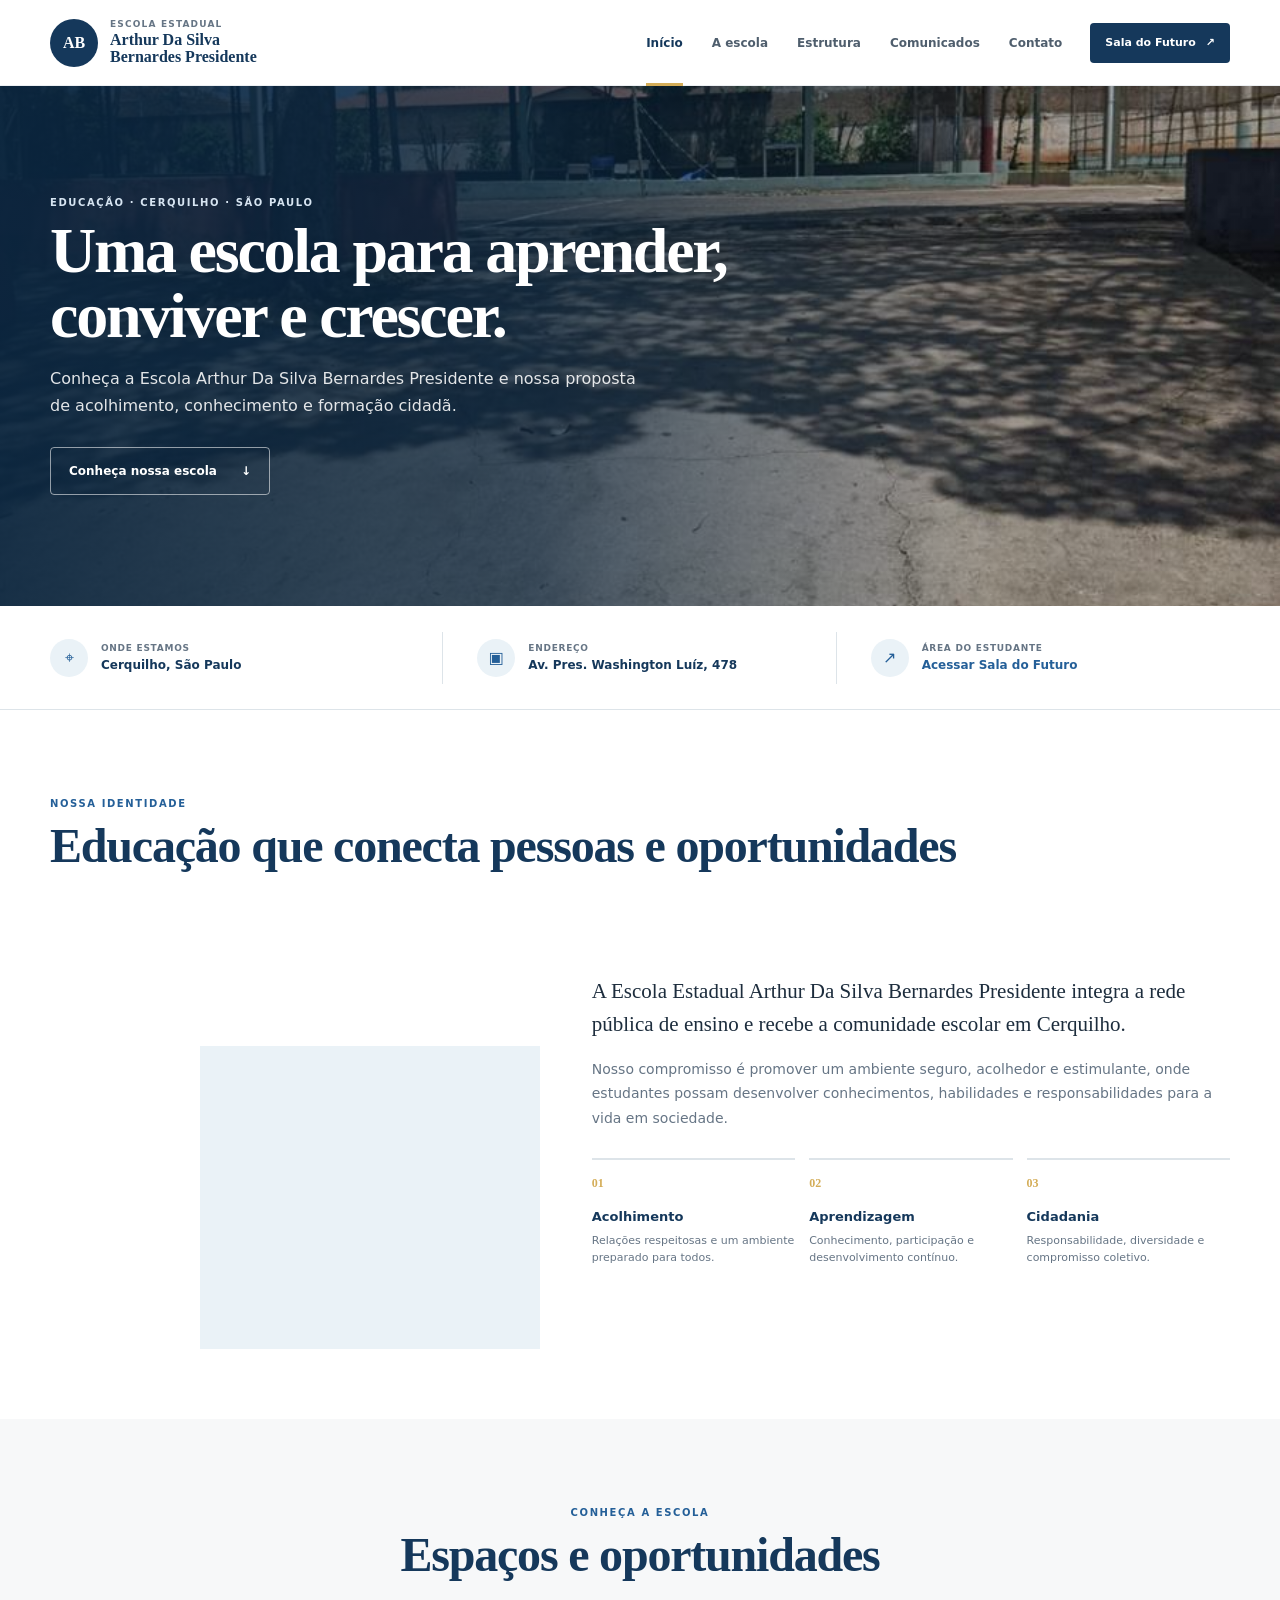
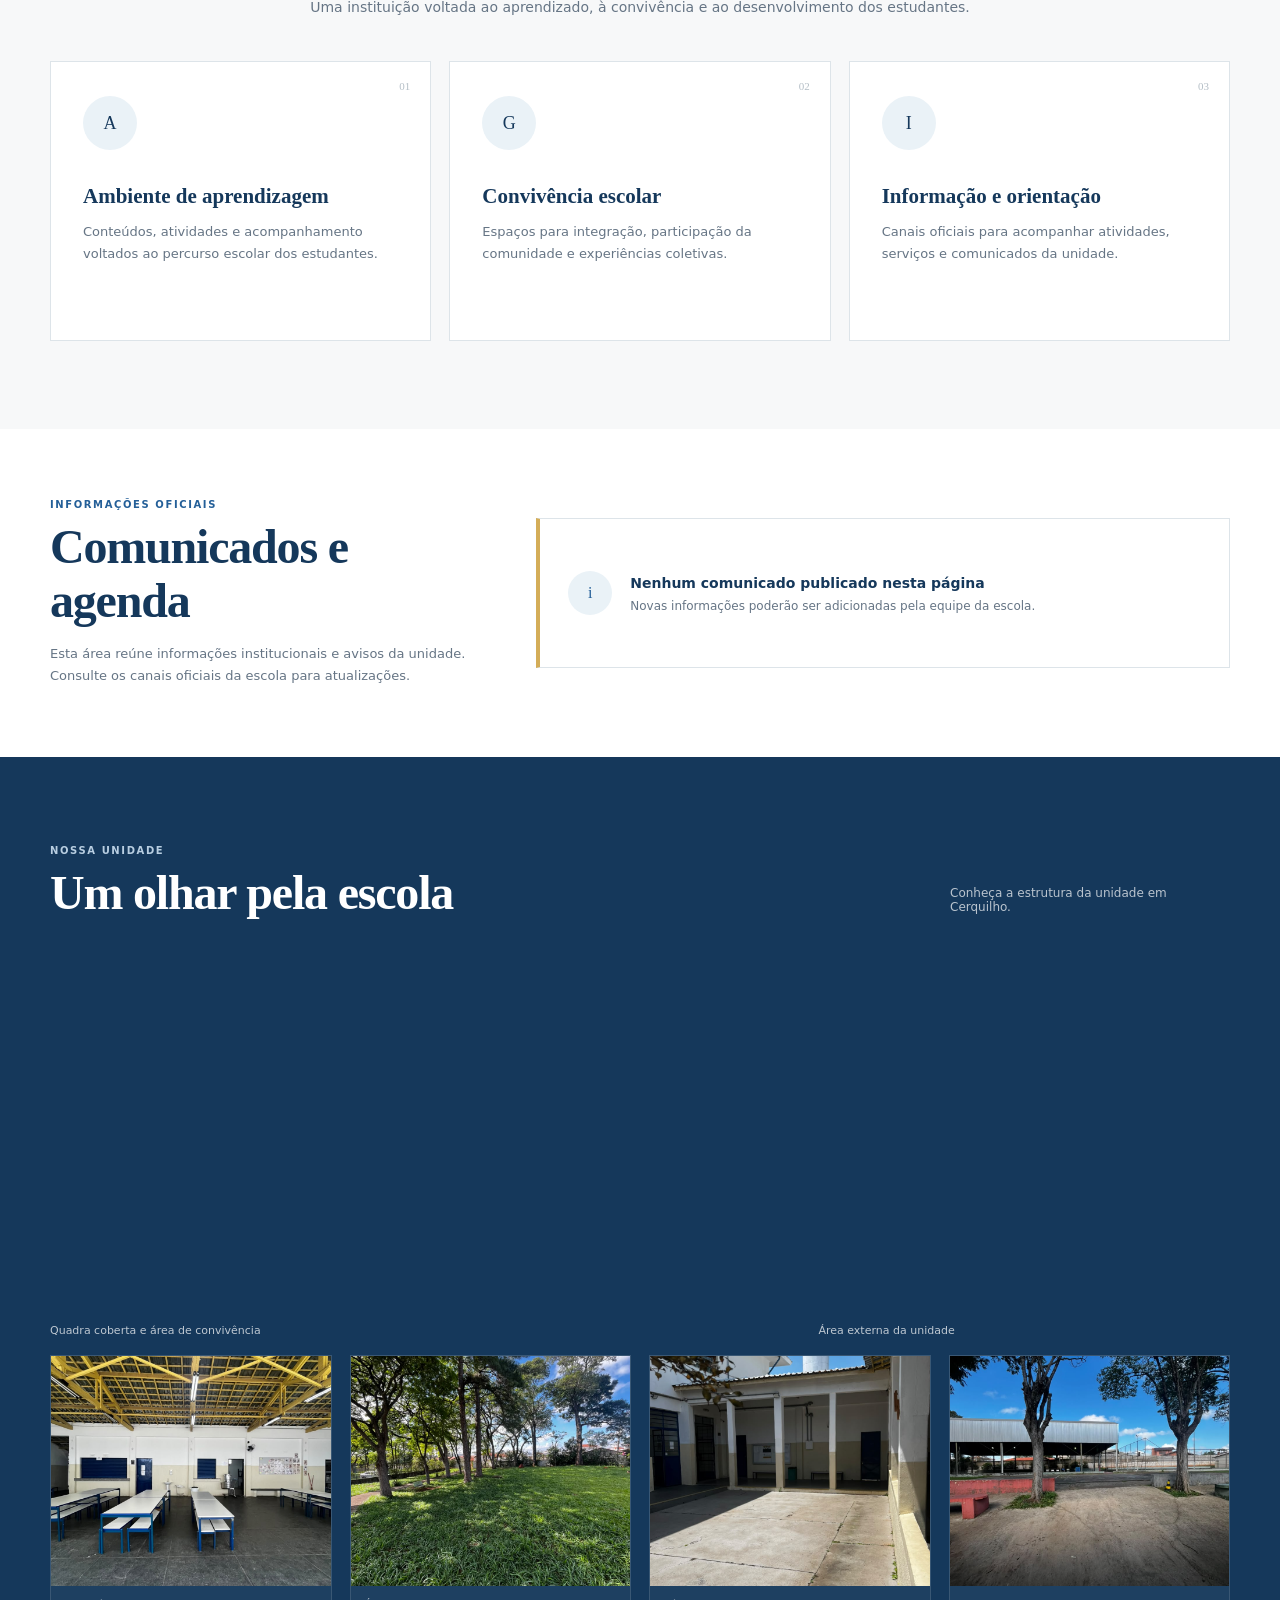
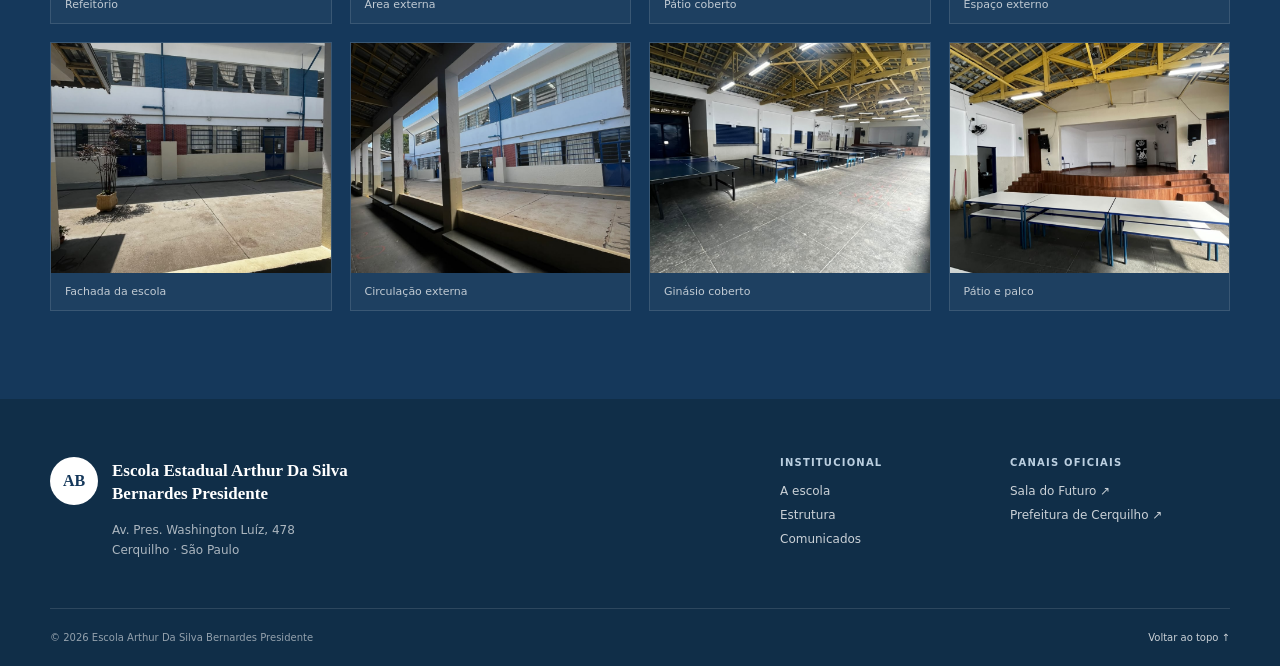
==== commit f23b8dbb: "sim" ====
--- a/index.html
+++ b/index.html
@@ -152,6 +152,40 @@
                         <figcaption>Área externa da unidade</figcaption>
                     </figure>
                 </div>
+                <div class="photo-grid" aria-label="Fotos da escola">
+                    <figure>
+                        <img src="images/WhatsApp Image 2026-10-31 at 21.19.41.jpeg" alt="Refeitório da escola com mesas e bancos" loading="lazy" decoding="async">
+                        <figcaption>Refeitório</figcaption>
+                    </figure>
+                    <figure>
+                        <img src="images/WhatsApp Image 2026-10-31 at 21.19.42.jpeg" alt="Área arborizada externa da escola" loading="lazy" decoding="async">
+                        <figcaption>Área externa</figcaption>
+                    </figure>
+                    <figure>
+                        <img src="images/WhatsApp Image 2026-10-31 at 21.19.42 (1).jpeg" alt="Pátio coberto da unidade" loading="lazy" decoding="async">
+                        <figcaption>Pátio coberto</figcaption>
+                    </figure>
+                    <figure>
+                        <img src="images/WhatsApp Image 2026-10-31 at 21.19.42 (2).jpeg" alt="Vista da área externa da escola" loading="lazy" decoding="async">
+                        <figcaption>Espaço externo</figcaption>
+                    </figure>
+                    <figure>
+                        <img src="images/WhatsApp Image 2026-10-31 at 21.19.43.jpeg" alt="Fachada e entrada da escola" loading="lazy" decoding="async">
+                        <figcaption>Fachada da escola</figcaption>
+                    </figure>
+                    <figure>
+                        <img src="images/WhatsApp Image 2026-10-31 at 21.19.43 (1).jpeg" alt="Corredor coberto com vista para o pátio" loading="lazy" decoding="async">
+                        <figcaption>Circulação externa</figcaption>
+                    </figure>
+                    <figure>
+                        <img src="images/WhatsApp Image 2026-10-31 at 21.19.43 (2).jpeg" alt="Ginásio coberto da escola com mesas de tênis de mesa" loading="lazy" decoding="async">
+                        <figcaption>Ginásio coberto</figcaption>
+                    </figure>
+                    <figure>
+                        <img src="images/WhatsApp Image 2026-10-31 at 21.19.43 (3).jpeg" alt="Pátio coberto com palco e mesas" loading="lazy" decoding="async">
+                        <figcaption>Pátio e palco</figcaption>
+                    </figure>
+                </div>
             </div>
         </section>
     </main>
--- a/style.css
+++ b/style.css
@@ -103,6 +103,11 @@
 .gallery-grid img { width: 100%; height: 360px; object-fit: cover; }
 .gallery-grid figure:last-child img { height: 360px; }
 .gallery-grid figcaption { padding: 12px 0 0; color: rgba(255, 255, 255, .72); font-size: 11px; }
+.photo-grid { display: grid; grid-template-columns: repeat(4, 1fr); gap: 18px; margin-top: 18px; }
+.photo-grid figure { min-width: 0; margin: 0; overflow: hidden; border: 1px solid rgba(255, 255, 255, .12); background: rgba(255, 255, 255, .04); }
+.photo-grid img { width: 100%; height: 230px; object-fit: cover; transition: transform .25s ease; }
+.photo-grid figure:hover img { transform: scale(1.025); }
+.photo-grid figcaption { padding: 12px 14px; color: rgba(255, 255, 255, .72); font-size: 11px; }
 
 .site-footer { background: #102e48; color: var(--white); }
 .footer-inner { width: min(1180px, calc(100% - 48px)); margin: 0 auto; display: grid; grid-template-columns: 1fr 180px 220px; gap: 50px; padding: 58px 0 48px; }
@@ -123,6 +128,7 @@
     .portal-button { margin-left: 16px; }
     .hero-inner, .quick-info-inner, .section-inner, .footer-inner, .footer-bottom { width: min(100% - 40px, 1180px); }
     .institutional-grid { gap: 40px; }
+    .photo-grid { grid-template-columns: repeat(2, 1fr); }
 }
 
 @media (max-width: 820px) {
@@ -183,6 +189,8 @@
     .gallery-heading { align-items: flex-start; flex-direction: column; }
     .gallery-grid { grid-template-columns: 1fr; }
     .gallery-grid img, .gallery-grid figure:last-child img { height: 260px; }
+    .photo-grid { grid-template-columns: 1fr 1fr; gap: 12px; }
+    .photo-grid img { height: 180px; }
     .footer-inner { grid-template-columns: 1fr 1fr; gap: 38px 24px; padding: 46px 0 36px; }
     .footer-bottom { min-height: 72px; align-items: flex-start; flex-direction: column; justify-content: center; gap: 8px; }
 }
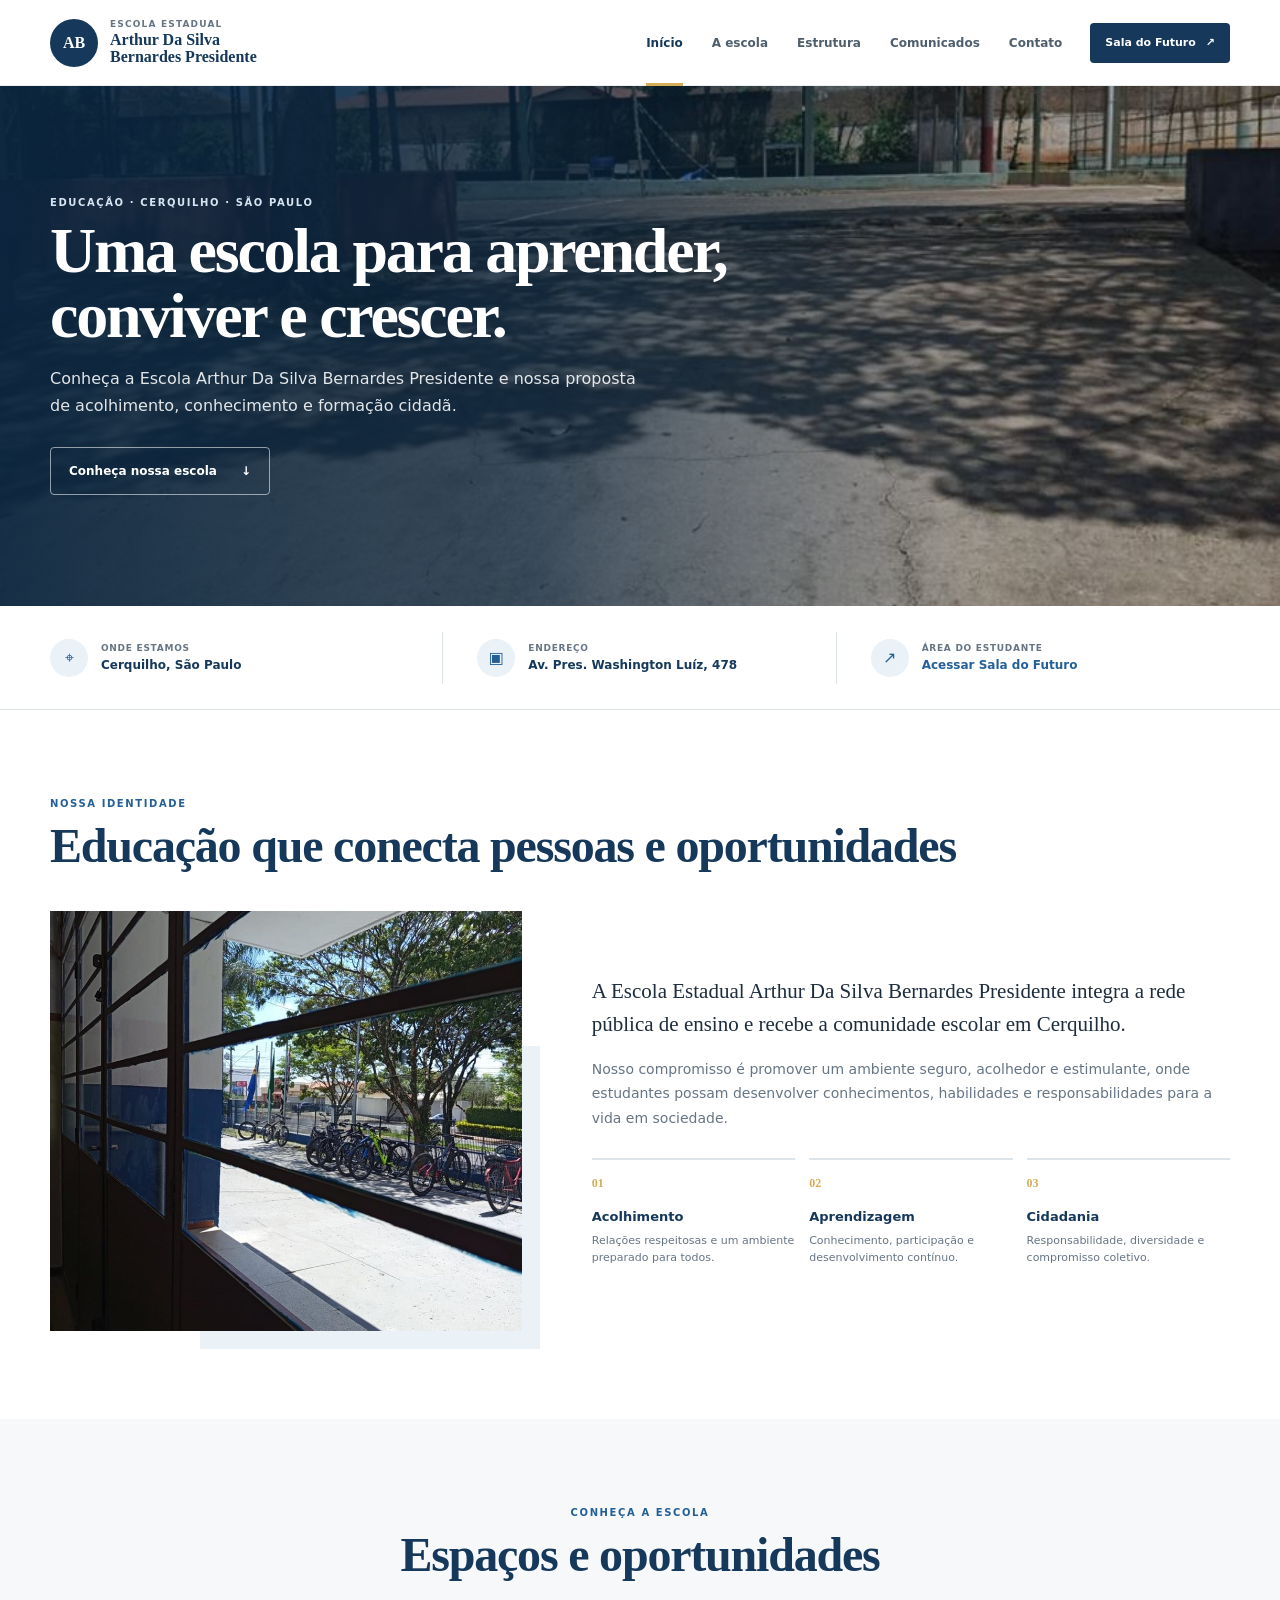
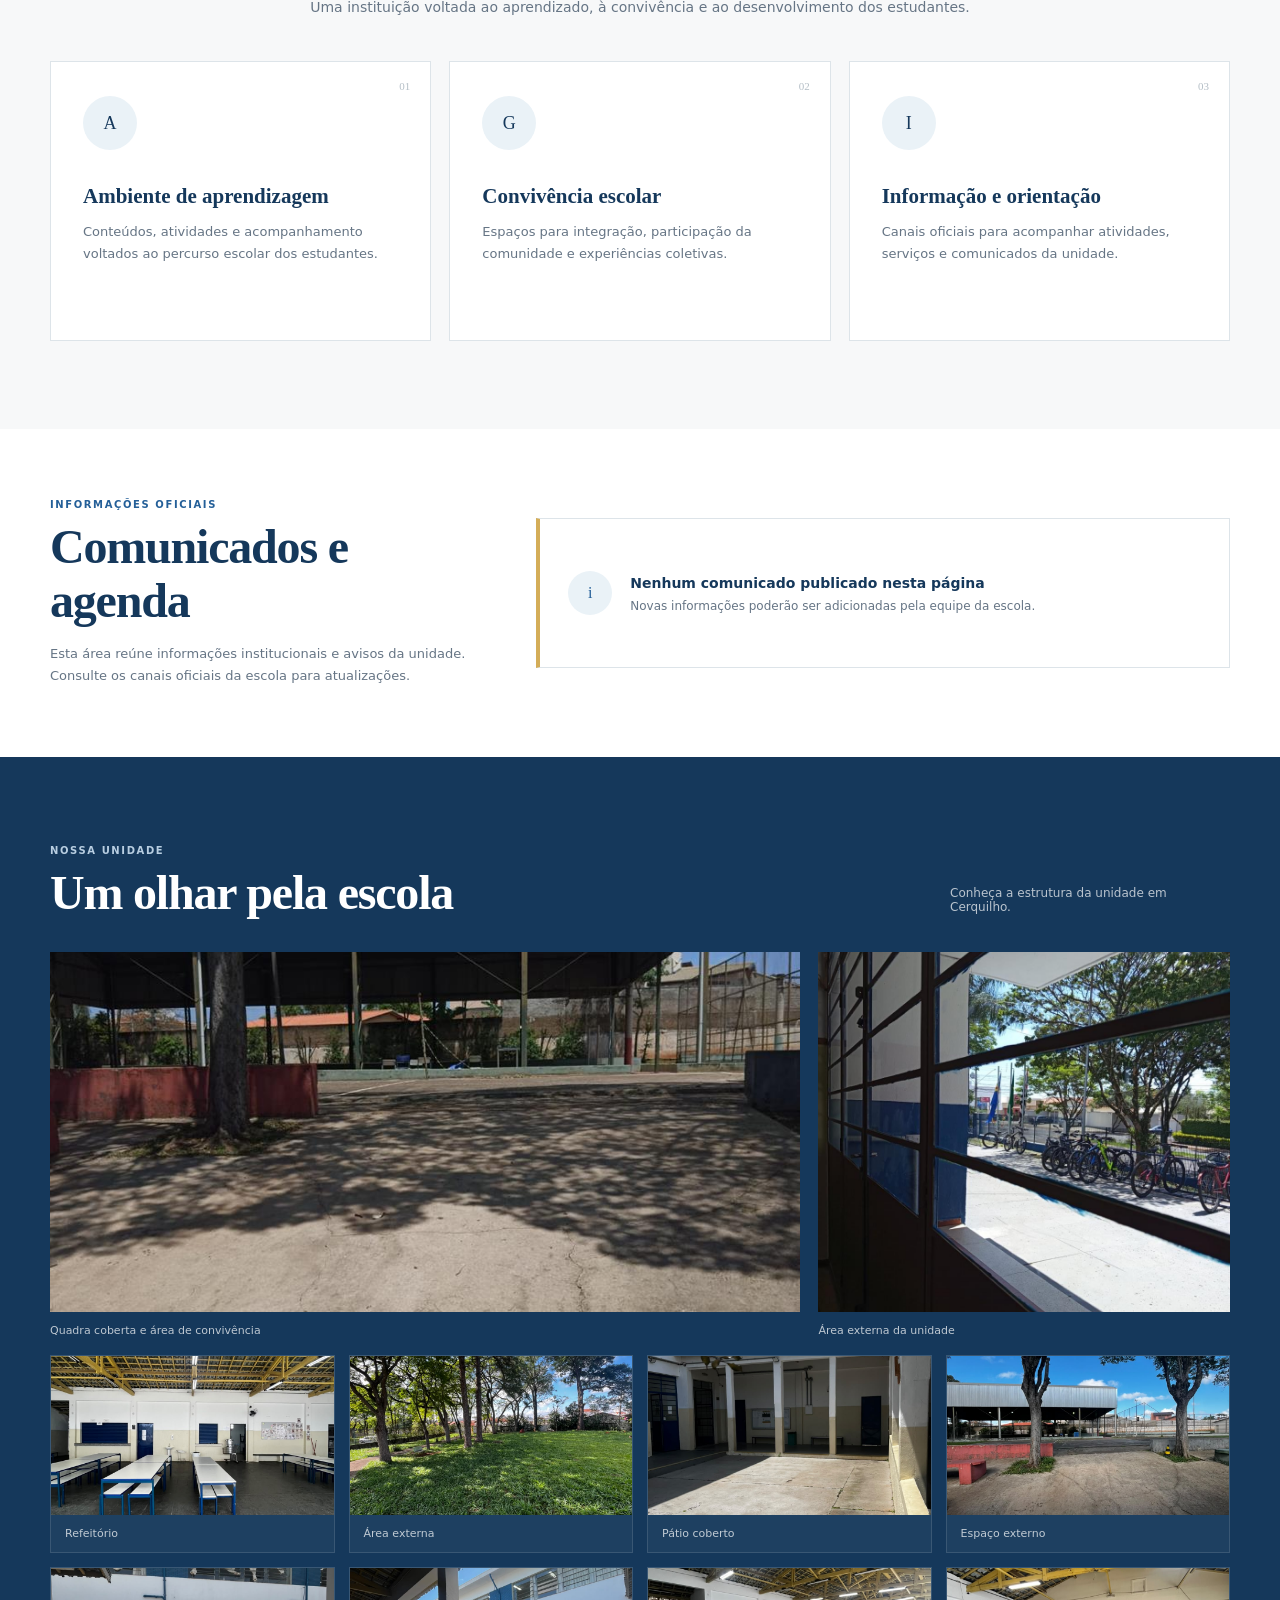
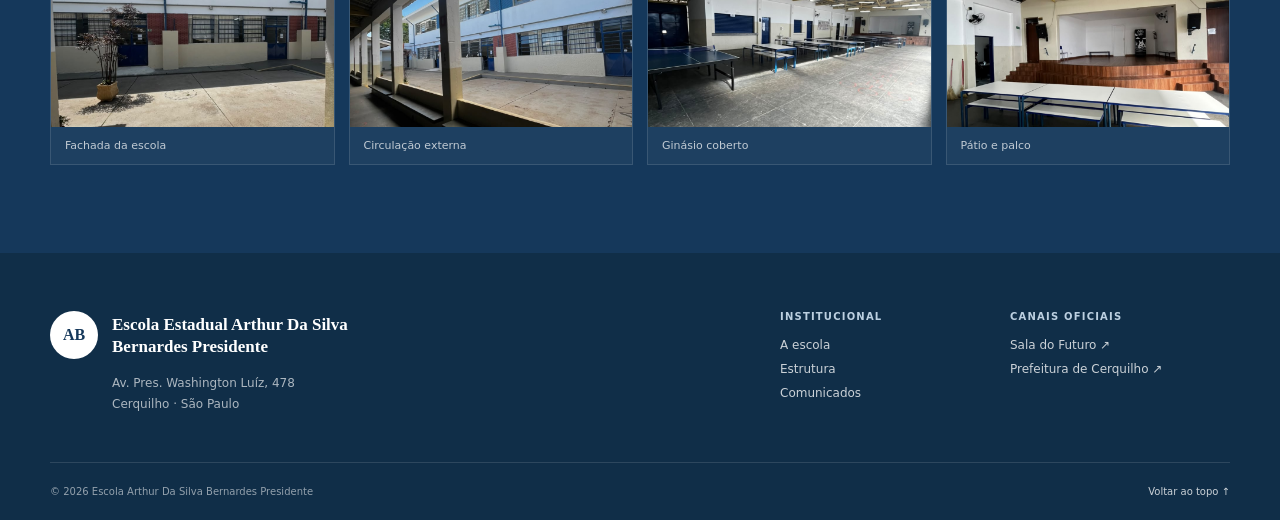
==== commit 7f59287e: "sim" ====
--- a/index.html
+++ b/index.html
@@ -154,35 +154,35 @@
                 </div>
                 <div class="photo-grid" aria-label="Fotos da escola">
                     <figure>
-                        <img src="images/WhatsApp Image 2026-10-31 at 21.19.41.jpeg" alt="Refeitório da escola com mesas e bancos" loading="lazy" decoding="async">
+                        <img src="images/WhatsApp Image 2026-10-31 at 21.19.41.jpeg" alt="Refeitório da escola com mesas e bancos" decoding="async">
                         <figcaption>Refeitório</figcaption>
                     </figure>
                     <figure>
-                        <img src="images/WhatsApp Image 2026-10-31 at 21.19.42.jpeg" alt="Área arborizada externa da escola" loading="lazy" decoding="async">
+                        <img src="images/WhatsApp Image 2026-10-31 at 21.19.42.jpeg" alt="Área arborizada externa da escola" decoding="async">
                         <figcaption>Área externa</figcaption>
                     </figure>
                     <figure>
-                        <img src="images/WhatsApp Image 2026-10-31 at 21.19.42 (1).jpeg" alt="Pátio coberto da unidade" loading="lazy" decoding="async">
+                        <img src="images/WhatsApp Image 2026-10-31 at 21.19.42 (1).jpeg" alt="Pátio coberto da unidade" decoding="async">
                         <figcaption>Pátio coberto</figcaption>
                     </figure>
                     <figure>
-                        <img src="images/WhatsApp Image 2026-10-31 at 21.19.42 (2).jpeg" alt="Vista da área externa da escola" loading="lazy" decoding="async">
+                        <img src="images/WhatsApp Image 2026-10-31 at 21.19.42 (2).jpeg" alt="Vista da área externa da escola" decoding="async">
                         <figcaption>Espaço externo</figcaption>
                     </figure>
                     <figure>
-                        <img src="images/WhatsApp Image 2026-10-31 at 21.19.43.jpeg" alt="Fachada e entrada da escola" loading="lazy" decoding="async">
+                        <img src="images/WhatsApp Image 2026-10-31 at 21.19.43.jpeg" alt="Fachada e entrada da escola" decoding="async">
                         <figcaption>Fachada da escola</figcaption>
                     </figure>
                     <figure>
-                        <img src="images/WhatsApp Image 2026-10-31 at 21.19.43 (1).jpeg" alt="Corredor coberto com vista para o pátio" loading="lazy" decoding="async">
+                        <img src="images/WhatsApp Image 2026-10-31 at 21.19.43 (1).jpeg" alt="Corredor coberto com vista para o pátio" decoding="async">
                         <figcaption>Circulação externa</figcaption>
                     </figure>
                     <figure>
-                        <img src="images/WhatsApp Image 2026-10-31 at 21.19.43 (2).jpeg" alt="Ginásio coberto da escola com mesas de tênis de mesa" loading="lazy" decoding="async">
+                        <img src="images/WhatsApp Image 2026-10-31 at 21.19.43 (2).jpeg" alt="Ginásio coberto da escola com mesas de tênis de mesa" decoding="async">
                         <figcaption>Ginásio coberto</figcaption>
                     </figure>
                     <figure>
-                        <img src="images/WhatsApp Image 2026-10-31 at 21.19.43 (3).jpeg" alt="Pátio coberto com palco e mesas" loading="lazy" decoding="async">
+                        <img src="images/WhatsApp Image 2026-10-31 at 21.19.43 (3).jpeg" alt="Pátio coberto com palco e mesas" decoding="async">
                         <figcaption>Pátio e palco</figcaption>
                     </figure>
                 </div>
--- a/style.css
+++ b/style.css
@@ -103,9 +103,9 @@
 .gallery-grid img { width: 100%; height: 360px; object-fit: cover; }
 .gallery-grid figure:last-child img { height: 360px; }
 .gallery-grid figcaption { padding: 12px 0 0; color: rgba(255, 255, 255, .72); font-size: 11px; }
-.photo-grid { display: grid; grid-template-columns: repeat(4, 1fr); gap: 18px; margin-top: 18px; }
+.photo-grid { display: grid; grid-template-columns: repeat(4, 1fr); gap: 14px; margin-top: 18px; }
 .photo-grid figure { min-width: 0; margin: 0; overflow: hidden; border: 1px solid rgba(255, 255, 255, .12); background: rgba(255, 255, 255, .04); }
-.photo-grid img { width: 100%; height: 230px; object-fit: cover; transition: transform .25s ease; }
+.photo-grid img { width: 100%; aspect-ratio: 16 / 9; height: auto; object-fit: cover; transition: transform .25s ease; }
 .photo-grid figure:hover img { transform: scale(1.025); }
 .photo-grid figcaption { padding: 12px 14px; color: rgba(255, 255, 255, .72); font-size: 11px; }
 
@@ -190,7 +190,6 @@
     .gallery-grid { grid-template-columns: 1fr; }
     .gallery-grid img, .gallery-grid figure:last-child img { height: 260px; }
     .photo-grid { grid-template-columns: 1fr 1fr; gap: 12px; }
-    .photo-grid img { height: 180px; }
     .footer-inner { grid-template-columns: 1fr 1fr; gap: 38px 24px; padding: 46px 0 36px; }
     .footer-bottom { min-height: 72px; align-items: flex-start; flex-direction: column; justify-content: center; gap: 8px; }
 }
